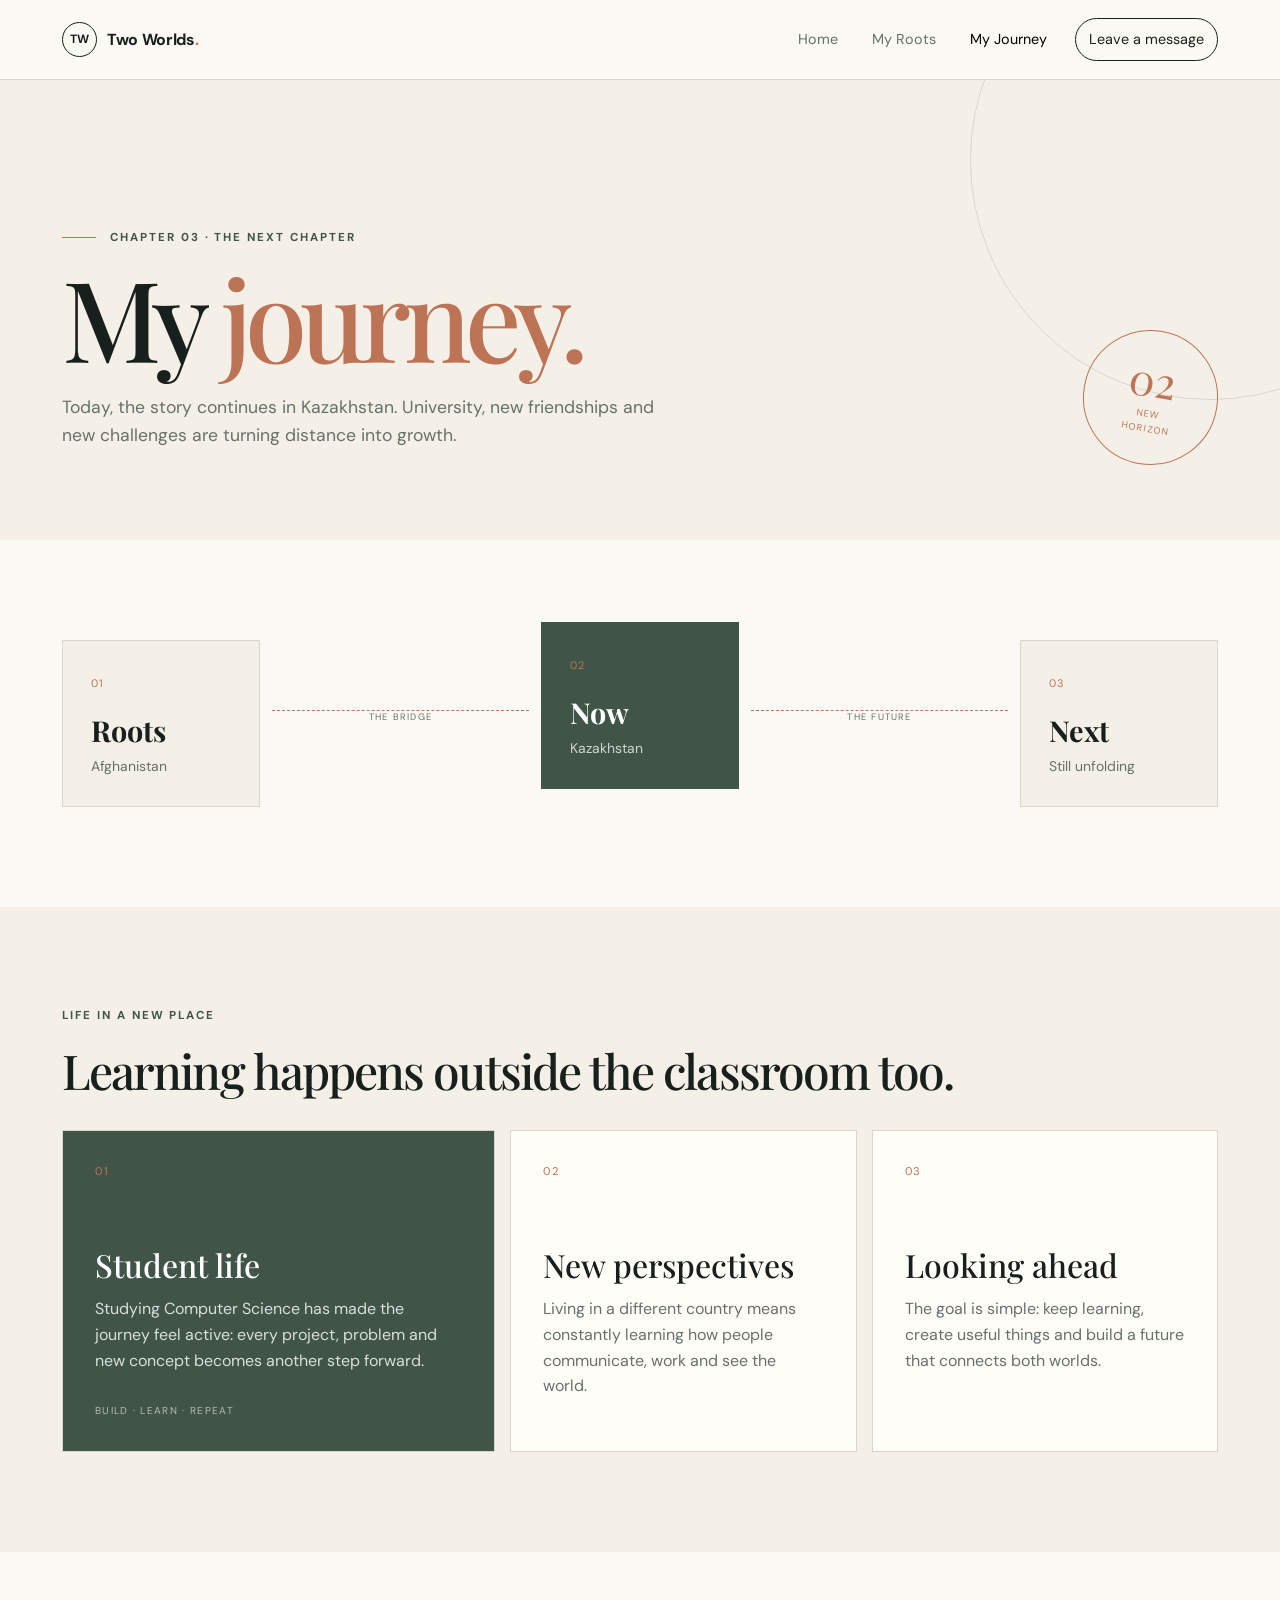
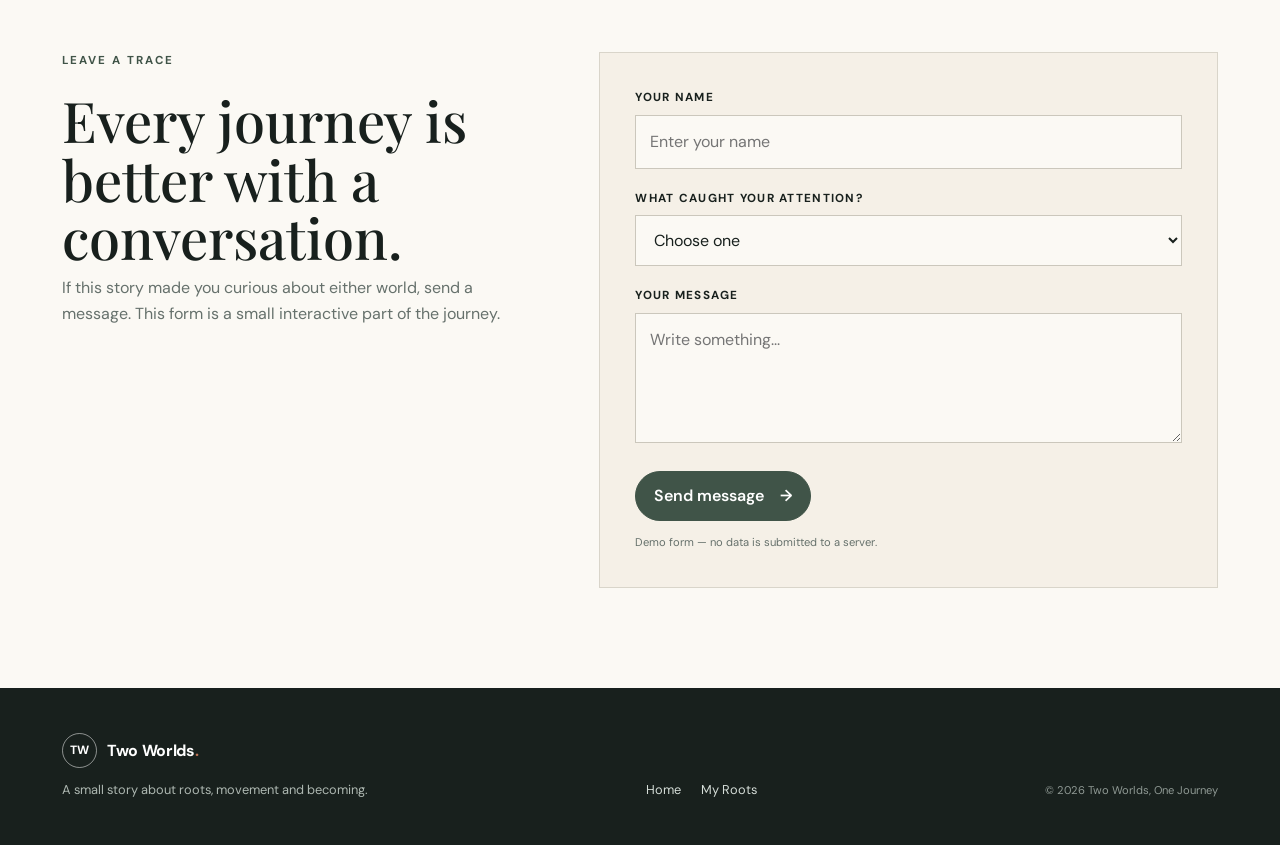
==== journey.html @ 0f05c7d1 "complete midterm project" ====
<!DOCTYPE html>
<html lang="en">
<head>
  <meta charset="UTF-8">
  <meta name="viewport" content="width=device-width, initial-scale=1.0">
  <meta name="description" content="The next chapter of Two Worlds, One Journey.">
  <title>Two Worlds, One Journey | My Journey</title>
  <link rel="preconnect" href="https://fonts.googleapis.com">
  <link rel="preconnect" href="https://fonts.gstatic.com" crossorigin>
  <link href="https://fonts.googleapis.com/css2?family=DM+Sans:wght@400;500;600;700&family=Playfair+Display:wght@600;700&display=swap" rel="stylesheet">
  <link href="https://cdn.jsdelivr.net/npm/bootstrap@5.3.3/dist/css/bootstrap.min.css" rel="stylesheet">
  <link rel="stylesheet" href="css/style.css">
</head>
<body>
<header class="site-header">
  <nav class="navbar navbar-expand-lg">
    <div class="container">
      <a class="brand" href="index.html"><span class="brand-mark">TW</span><span>Two Worlds<span class="brand-dot">.</span></span></a>
      <button class="navbar-toggler" type="button" data-bs-toggle="collapse" data-bs-target="#mainNav" aria-controls="mainNav" aria-expanded="false" aria-label="Toggle navigation"><span class="navbar-toggler-icon"></span></button>
      <div class="collapse navbar-collapse" id="mainNav">
        <ul class="navbar-nav ms-auto align-items-lg-center gap-lg-2">
          <li class="nav-item"><a class="nav-link" href="index.html">Home</a></li>
          <li class="nav-item"><a class="nav-link" href="roots.html">My Roots</a></li>
          <li class="nav-item"><a class="nav-link active" href="journey.html">My Journey</a></li>
          <li class="nav-item"><a class="nav-link nav-cta" href="#message">Leave a message</a></li>
        </ul>
      </div>
    </div>
  </nav>
</header>

<main>
  <section class="page-hero journey-hero">
    <div class="container">
      <div class="page-hero-inner">
        <div>
          <p class="eyebrow"><span class="eyebrow-line"></span> Chapter 03 · The next chapter</p>
          <h1>My <em>journey.</em></h1>
          <p>Today, the story continues in Kazakhstan. University, new friendships and new challenges are turning distance into growth.</p>
        </div>
        <div class="chapter-stamp stamp-kz"><span>02</span><small>NEW<br>HORIZON</small></div>
      </div>
    </div>
  </section>

  <section class="section-pad">
    <div class="container">
      <div class="journey-map">
        <div class="map-node node-start"><span>01</span><strong>Roots</strong><small>Afghanistan</small></div>
        <div class="map-connector"><i></i><span>THE BRIDGE</span></div>
        <div class="map-node node-now"><span>02</span><strong>Now</strong><small>Kazakhstan</small></div>
        <div class="map-connector"><i></i><span>THE FUTURE</span></div>
        <div class="map-node node-next"><span>03</span><strong>Next</strong><small>Still unfolding</small></div>
      </div>
    </div>
  </section>

  <section class="life-section section-pad">
    <div class="container">
      <div class="section-heading compact-heading">
        <p class="eyebrow">Life in a new place</p>
        <h2>Learning happens outside the classroom too.</h2>
      </div>
      <div class="life-grid">
        <article class="life-card life-main"><div class="life-number">01</div><h3>Student life</h3><p>Studying Computer Science has made the journey feel active: every project, problem and new concept becomes another step forward.</p><div class="life-tag">BUILD · LEARN · REPEAT</div></article>
        <article class="life-card"><div class="life-number">02</div><h3>New perspectives</h3><p>Living in a different country means constantly learning how people communicate, work and see the world.</p></article>
        <article class="life-card"><div class="life-number">03</div><h3>Looking ahead</h3><p>The goal is simple: keep learning, create useful things and build a future that connects both worlds.</p></article>
      </div>
    </div>
  </section>

  <section class="message-section section-pad" id="message">
    <div class="container">
      <div class="message-grid">
        <div class="message-copy">
          <p class="eyebrow">Leave a trace</p>
          <h2>Every journey is better with a conversation.</h2>
          <p>If this story made you curious about either world, send a message. This form is a small interactive part of the journey.</p>
        </div>
        <form class="message-form" action="#" method="post">
          <div class="form-row">
            <label for="name">Your name</label>
            <input id="name" name="name" type="text" placeholder="Enter your name" required>
          </div>
          <div class="form-row">
            <label for="topic">What caught your attention?</label>
            <select id="topic" name="topic" required>
              <option value="" selected disabled>Choose one</option>
              <option>Afghan culture</option>
              <option>Bamyan</option>
              <option>Student life</option>
              <option>The journey itself</option>
            </select>
          </div>
          <div class="form-row">
            <label for="message-text">Your message</label>
            <textarea id="message-text" name="message" rows="4" placeholder="Write something..." required></textarea>
          </div>
          <button class="btn btn-primary-custom" type="submit">Send message <span>→</span></button>
          <p class="form-note">Demo form — no data is submitted to a server.</p>
        </form>
      </div>
    </div>
  </section>
</main>

<footer class="site-footer">
  <div class="container footer-inner">
    <div><a class="brand footer-brand" href="index.html"><span class="brand-mark">TW</span><span>Two Worlds<span class="brand-dot">.</span></span></a><p>A small story about roots, movement and becoming.</p></div>
    <div class="footer-links"><a href="index.html">Home</a><a href="roots.html">My Roots</a></div>
    <small>© 2026 Two Worlds, One Journey</small>
  </div>
</footer>
</body>
</html>
---- css/style.css ----
@import url('https://fonts.googleapis.com/css2?family=DM+Sans:wght@400;500;600;700&family=Playfair+Display:wght@600;700&display=swap');

:root {
  --ink: #18201d;
  --muted: #66716c;
  --cream: #f5f0e7;
  --paper: #fbf9f4;
  --sage: #718476;
  --sage-dark: #405448;
  --clay: #bd7355;
  --gold: #c59d58;
  --line: #d9d5ca;
  --white: #fffdf8;
}

* { box-sizing: border-box; }
html { scroll-behavior: smooth; }
body {
  margin: 0;
  background: var(--paper);
  color: var(--ink);
  font-family: "DM Sans", sans-serif;
  line-height: 1.6;
  overflow-x: hidden;
}
a { color: inherit; text-decoration: none; }
h1,h2,h3,p { margin-top: 0; }
h1,h2,h3 { font-family: "Playfair Display", serif; }
.container { max-width: 1180px; }

.site-header {
  background: rgba(251,249,244,.94);
  border-bottom: 1px solid var(--line);
  position: relative;
  z-index: 20;
}
.navbar { padding: 18px 0; }
.brand { display: inline-flex; align-items: center; gap: 10px; font-weight: 700; letter-spacing: -.02em; }
.brand-mark {
  width: 35px; height: 35px; display: grid; place-items: center;
  border: 1px solid var(--ink); border-radius: 50%; font-size: .75rem;
}
.brand-dot { color: var(--clay); }
.nav-link { color: var(--muted); font-size: .9rem; padding: 9px 13px !important; }
.nav-link:hover,.nav-link.active { color: var(--ink); }
.nav-cta { border: 1px solid var(--ink); border-radius: 99px; margin-left: 7px; color: var(--ink); }
.navbar-toggler { border: 1px solid var(--line); }
.navbar-toggler:focus { box-shadow: none; }

.hero { min-height: 710px; display: flex; align-items: center; position: relative; background: var(--cream); }
.home-hero { overflow: hidden; }
.hero-grid { display: grid; grid-template-columns: 1fr 1fr; align-items: center; gap: 30px; min-height: 650px; }
.eyebrow { color: var(--sage-dark); text-transform: uppercase; letter-spacing: .17em; font-size: .72rem; font-weight: 700; margin-bottom: 20px; }
.eyebrow-line { display: inline-block; width: 34px; height: 1px; background: var(--clay); vertical-align: middle; margin-right: 9px; }
.hero h1 { font-size: clamp(4rem, 8vw, 7.5rem); line-height: .92; letter-spacing: -.055em; margin-bottom: 28px; }
.hero h1 em, .page-hero h1 em { color: var(--clay); font-style: normal; }
.hero-lead { color: var(--muted); max-width: 510px; font-size: 1.08rem; }
.hero-actions { display: flex; align-items: center; gap: 25px; margin-top: 34px; }
.btn-primary-custom {
  background: var(--sage-dark); border: 1px solid var(--sage-dark); color: white;
  padding: 12px 18px; border-radius: 99px; font-weight: 600;
}
.btn-primary-custom:hover { background: var(--ink); color: white; border-color: var(--ink); transform: translateY(-2px); }
.btn-primary-custom span { margin-left: 12px; }
.text-link { border-bottom: 1px solid var(--ink); padding-bottom: 3px; font-weight: 600; font-size: .9rem; }

.hero-visual { min-height: 530px; position: relative; }
.orbit { position: absolute; border: 1px solid rgba(64,84,72,.18); border-radius: 50%; }
.orbit-one { width: 500px; height: 500px; top: 15px; left: 40px; }
.orbit-two { width: 360px; height: 360px; top: 85px; left: 110px; }
.world-card {
  position: absolute; width: 235px; padding: 23px; background: var(--white);
  border: 1px solid var(--line); box-shadow: 0 20px 50px rgba(31,38,34,.09);
}
.world-af { left: 0; top: 110px; transform: rotate(-4deg); }
.world-kz { right: 5px; bottom: 80px; transform: rotate(4deg); background: var(--sage-dark); color: white; border-color: var(--sage-dark); }
.world-number { font-size: .68rem; letter-spacing: .15em; display: block; margin-bottom: 45px; opacity: .65; }
.world-label { font-size: .62rem; letter-spacing: .14em; display: block; opacity: .65; }
.world-card strong { font-family: "Playfair Display"; font-size: 1.7rem; display: block; margin: 4px 0; }
.world-card small { opacity: .7; font-size: .72rem; }
.journey-pin { width: 12px; height: 12px; background: var(--clay); border: 3px solid var(--cream); border-radius: 50%; position: absolute; z-index: 3; box-shadow: 0 0 0 1px var(--clay); }
.pin-a { top: 190px; left: 248px; }
.pin-b { bottom: 174px; right: 225px; background: var(--gold); }
.journey-path { position: absolute; width: 300px; height: 170px; top: 205px; left: 240px; border-top: 2px dashed var(--clay); border-radius: 50%; transform: rotate(18deg); }
.journey-path span { width: 9px; height: 9px; border-radius: 50%; background: var(--gold); position: absolute; right: 3px; top: -5px; }

.section-pad { padding: 100px 0; }
.intro-section { background: var(--paper); }
.section-heading { margin-bottom: 45px; }
.section-heading h2 { font-size: clamp(2.4rem, 5vw, 4.4rem); line-height: 1.03; letter-spacing: -.04em; }
.large-copy { font-size: 1.3rem; line-height: 1.6; max-width: 720px; color: var(--muted); }
.quote-card { background: var(--cream); padding: 34px; border-left: 3px solid var(--clay); }
.quote-mark { font-family: "Playfair Display"; font-size: 4rem; line-height: .5; color: var(--clay); }
.quote-card p { margin: 15px 0 0; font-family: "Playfair Display"; font-size: 1.25rem; }

.route-section { background: var(--sage-dark); color: white; }
.route-section .eyebrow { color: #d8e1db; }
.route-header { display: flex; justify-content: space-between; align-items: end; margin-bottom: 40px; }
.route-header h2 { font-size: 3.2rem; margin: 0; }
.route-counter { opacity: .55; font-size: .8rem; letter-spacing: .14em; }
.chapter-grid { display: grid; grid-template-columns: repeat(3,1fr); gap: 1px; background: rgba(255,255,255,.2); }
.chapter-card { min-height: 310px; padding: 28px; background: var(--sage-dark); display: flex; flex-direction: column; justify-content: space-between; transition: .25s ease; }
.chapter-card:hover { background: #51675a; transform: translateY(-7px); }
.chapter-card > span { font-size: .75rem; opacity: .5; }
.chapter-card div { align-self: stretch; }
.chapter-card small { font-size: .65rem; letter-spacing: .15em; opacity: .65; }
.chapter-card h3 { font-size: 2rem; margin: 8px 0; }
.chapter-card p { opacity: .72; max-width: 230px; font-size: .9rem; }
.chapter-card b { font-size: 1.4rem; align-self: flex-end; }
.chapter-roots { background: #4c6255; }
.chapter-bridge { background: #405448; }
.chapter-future { background: #35473d; }

.page-hero { min-height: 460px; display: flex; align-items: end; background: var(--cream); padding: 75px 0; position: relative; overflow: hidden; }
.page-hero:after { content: ""; position: absolute; width: 480px; height: 480px; border: 1px solid rgba(64,84,72,.16); border-radius: 50%; right: -170px; top: -160px; }
.page-hero-inner { display: flex; justify-content: space-between; align-items: end; width: 100%; position: relative; z-index: 1; }
.page-hero h1 { font-size: clamp(4rem, 9vw, 7rem); line-height: .9; letter-spacing: -.06em; margin-bottom: 25px; }
.page-hero p:not(.eyebrow) { max-width: 600px; color: var(--muted); font-size: 1.1rem; }
.chapter-stamp { width: 135px; height: 135px; border: 1px solid var(--sage-dark); border-radius: 50%; display: grid; place-content: center; text-align: center; transform: rotate(10deg); flex-shrink: 0; }
.chapter-stamp span { font-family: "Playfair Display"; font-size: 2.7rem; line-height: 1; }
.chapter-stamp small { letter-spacing: .12em; font-size: .58rem; margin-top: 6px; }
.stamp-kz { border-color: var(--clay); color: var(--clay); }

.sticky-note { background: var(--sage-dark); color: white; padding: 42px; min-height: 390px; position: sticky; top: 30px; }
.note-label { text-transform: uppercase; letter-spacing: .16em; font-size: .65rem; opacity: .65; }
.sticky-note h2 { font-size: 4rem; margin: 25px 0 12px; }
.sticky-note p { color: #d5ded8; max-width: 370px; }
.mini-route { display: flex; align-items: center; gap: 0; margin-top: 50px; }
.mini-route span { width: 11px; height: 11px; border-radius: 50%; background: var(--gold); }
.mini-route span:not(:last-child) { width: 70px; height: 1px; border-radius: 0; background: rgba(255,255,255,.4); }

.photo-grid { display: grid; grid-template-columns: 1.1fr .9fr; grid-template-rows: 230px 230px; gap: 14px; }
.photo-tile { padding: 22px; display: flex; flex-direction: column; justify-content: end; color: white; position: relative; overflow: hidden; }
.photo-tile:before { content: ""; position: absolute; inset: 0; opacity: .28; background: repeating-linear-gradient(135deg, transparent 0 18px, rgba(255,255,255,.2) 19px 20px); }
.photo-tile > * { position: relative; }
.photo-tile span { font-size: .62rem; letter-spacing: .15em; opacity: .75; }
.photo-tile strong { font-family: "Playfair Display"; font-size: 1.6rem; }
.tile-mountain { background: linear-gradient(135deg,#687f72,#263c34); grid-row: span 2; }
.tile-culture { background: linear-gradient(135deg,#b8765c,#724638); }
.tile-art { background: linear-gradient(135deg,#bca05f,#66542c); }
.tile-memory { background: linear-gradient(135deg,#77868b,#3d4b4f); }

.culture-section { background: var(--cream); }
.compact-heading { margin-bottom: 35px; }
.compact-heading h2 { font-size: 3rem; }
.culture-grid { display: grid; grid-template-columns: repeat(3,1fr); gap: 18px; }
.culture-card { background: var(--white); border: 1px solid var(--line); padding: 30px; min-height: 300px; position: relative; }
.culture-card > span { font-size: .7rem; color: var(--clay); }
.culture-icon { font-size: 2rem; color: var(--sage); margin: 35px 0 10px; }
.culture-card h3 { font-size: 1.8rem; }
.culture-card p { color: var(--muted); font-size: .9rem; }

.custom-table-wrap { border: 1px solid var(--line); background: white; }
.custom-table { margin: 0; --bs-table-bg: transparent; }
.custom-table th { background: var(--sage-dark); color: white; border: 0; padding: 17px 20px; font-size: .75rem; text-transform: uppercase; letter-spacing: .12em; }
.custom-table td { padding: 19px 20px; border-color: var(--line); color: var(--muted); }
.custom-table td:first-child { color: var(--ink); }

.journey-map { display: grid; grid-template-columns: 1fr 1.3fr 1fr 1.3fr 1fr; align-items: center; gap: 12px; }
.map-node { background: var(--cream); padding: 28px; min-height: 150px; border: 1px solid var(--line); }
.map-node span { font-size: .68rem; color: var(--clay); letter-spacing: .1em; }
.map-node strong { display: block; font-family: "Playfair Display"; font-size: 1.8rem; margin-top: 12px; }
.map-node small { color: var(--muted); }
.node-now { background: var(--sage-dark); color: white; border-color: var(--sage-dark); transform: translateY(-18px); }
.node-now small { color: #ccd6d0; }
.map-connector { text-align: center; color: var(--muted); }
.map-connector i { display: block; border-top: 1px dashed var(--clay); }
.map-connector span { font-size: .58rem; letter-spacing: .13em; position: relative; top: -9px; background: var(--paper); padding: 0 5px; }

.life-section { background: var(--cream); }
.life-grid { display: grid; grid-template-columns: 1.25fr 1fr 1fr; gap: 15px; }
.life-card { padding: 32px; background: var(--white); border: 1px solid var(--line); min-height: 310px; }
.life-main { background: var(--sage-dark); color: white; }
.life-number { font-size: .7rem; letter-spacing: .15em; color: var(--clay); }
.life-card h3 { font-size: 2rem; margin: 65px 0 12px; }
.life-card p { color: var(--muted); }
.life-main p { color: #d7e0db; }
.life-tag { margin-top: 30px; font-size: .63rem; letter-spacing: .13em; opacity: .6; }

.message-section { background: var(--paper); }
.message-grid { display: grid; grid-template-columns: .85fr 1.15fr; gap: 80px; align-items: start; }
.message-copy h2 { font-size: 3.5rem; line-height: 1.05; }
.message-copy > p:last-child { color: var(--muted); max-width: 450px; }
.message-form { background: var(--cream); padding: 35px; border: 1px solid var(--line); }
.form-row { margin-bottom: 20px; }
.form-row label { display: block; font-size: .73rem; font-weight: 700; text-transform: uppercase; letter-spacing: .11em; margin-bottom: 8px; }
.form-row input,.form-row select,.form-row textarea { width: 100%; border: 1px solid #cbc7bc; background: var(--paper); padding: 13px 14px; outline: none; font: inherit; color: var(--ink); }
.form-row input:focus,.form-row select:focus,.form-row textarea:focus { border-color: var(--sage-dark); box-shadow: 0 0 0 3px rgba(64,84,72,.08); }
.form-note { color: var(--muted); font-size: .7rem; margin: 13px 0 0; }

.site-footer { background: var(--ink); color: white; padding: 45px 0; }
.footer-inner { display: grid; grid-template-columns: 1.5fr 1fr auto; gap: 30px; align-items: end; }
.footer-brand { color: white; }
.footer-brand .brand-mark { border-color: rgba(255,255,255,.5); }
.site-footer p { color: #aeb8b2; font-size: .8rem; margin: 12px 0 0; }
.footer-links { display: flex; gap: 20px; font-size: .8rem; color: #d5ddd8; }
.footer-links a:hover { color: white; }
.site-footer > .container > small, .footer-inner > small { color: #8f9994; font-size: .7rem; }

@media (max-width: 991.98px) {
  .nav-cta { display: inline-block; margin: 8px 0 0; }
  .hero-grid { grid-template-columns: 1fr; padding: 65px 0; }
  .hero { min-height: auto; }
  .hero-visual { min-height: 480px; }
  .orbit-one { left: 50%; transform: translateX(-50%); }
  .orbit-two { left: 50%; transform: translateX(-50%); }
  .world-af { left: 10%; }
  .world-kz { right: 8%; }
  .journey-path { left: 50%; transform: translateX(-50%) rotate(18deg); }
  .pin-a { left: calc(50% - 130px); }
  .pin-b { right: calc(50% - 130px); }
  .chapter-grid { grid-template-columns: 1fr; }
  .chapter-card { min-height: 220px; }
  .message-grid { grid-template-columns: 1fr; gap: 40px; }
  .footer-inner { grid-template-columns: 1fr 1fr; }
  .footer-inner > small { grid-column: 1 / -1; }
  .journey-map { grid-template-columns: 1fr; gap: 15px; }
  .map-connector i { border-top: 0; border-left: 1px dashed var(--clay); height: 30px; margin-left: 50%; }
  .map-connector span { display: block; top: -1px; background: transparent; }
  .node-now { transform: none; }
}

@media (max-width: 767.98px) {
  .navbar { padding: 14px 0; }
  .hero h1 { font-size: clamp(3.5rem, 17vw, 5rem); }
  .hero-grid { min-height: auto; }
  .hero-visual { transform: scale(.82); transform-origin: top center; min-height: 410px; margin-bottom: -45px; }
  .section-pad { padding: 70px 0; }
  .route-header { align-items: start; gap: 20px; }
  .route-header h2 { font-size: 2.4rem; }
  .page-hero { min-height: 390px; padding: 55px 0; }
  .page-hero-inner { align-items: start; gap: 25px; }
  .page-hero h1 { font-size: 4.2rem; }
  .chapter-stamp { width: 95px; height: 95px; }
  .chapter-stamp span { font-size: 2rem; }
  .photo-grid { grid-template-columns: 1fr 1fr; grid-template-rows: 180px 180px; }
  .sticky-note { position: static; min-height: auto; }
  .culture-grid,.life-grid { grid-template-columns: 1fr; }
  .life-card { min-height: 240px; }
  .life-card h3 { margin-top: 35px; }
  .message-copy h2 { font-size: 2.7rem; }
  .footer-inner { grid-template-columns: 1fr; }
  .footer-inner > small { grid-column: auto; }
  .footer-links { margin-top: 10px; }
}

@media (max-width: 575.98px) {
  .hero-actions { flex-direction: column; align-items: flex-start; }
  .hero-visual { transform: scale(.68); min-height: 340px; margin-bottom: -80px; width: 145%; margin-left: -22%; }
  .world-card { width: 215px; }
  .page-hero-inner { flex-direction: column; }
  .page-hero h1 { font-size: 3.5rem; }
  .photo-grid { grid-template-columns: 1fr; grid-template-rows: 220px 160px 160px 160px; }
  .tile-mountain { grid-row: auto; }
  .compact-heading h2 { font-size: 2.5rem; }
  .custom-table { min-width: 650px; }
  .message-form { padding: 22px; }
}
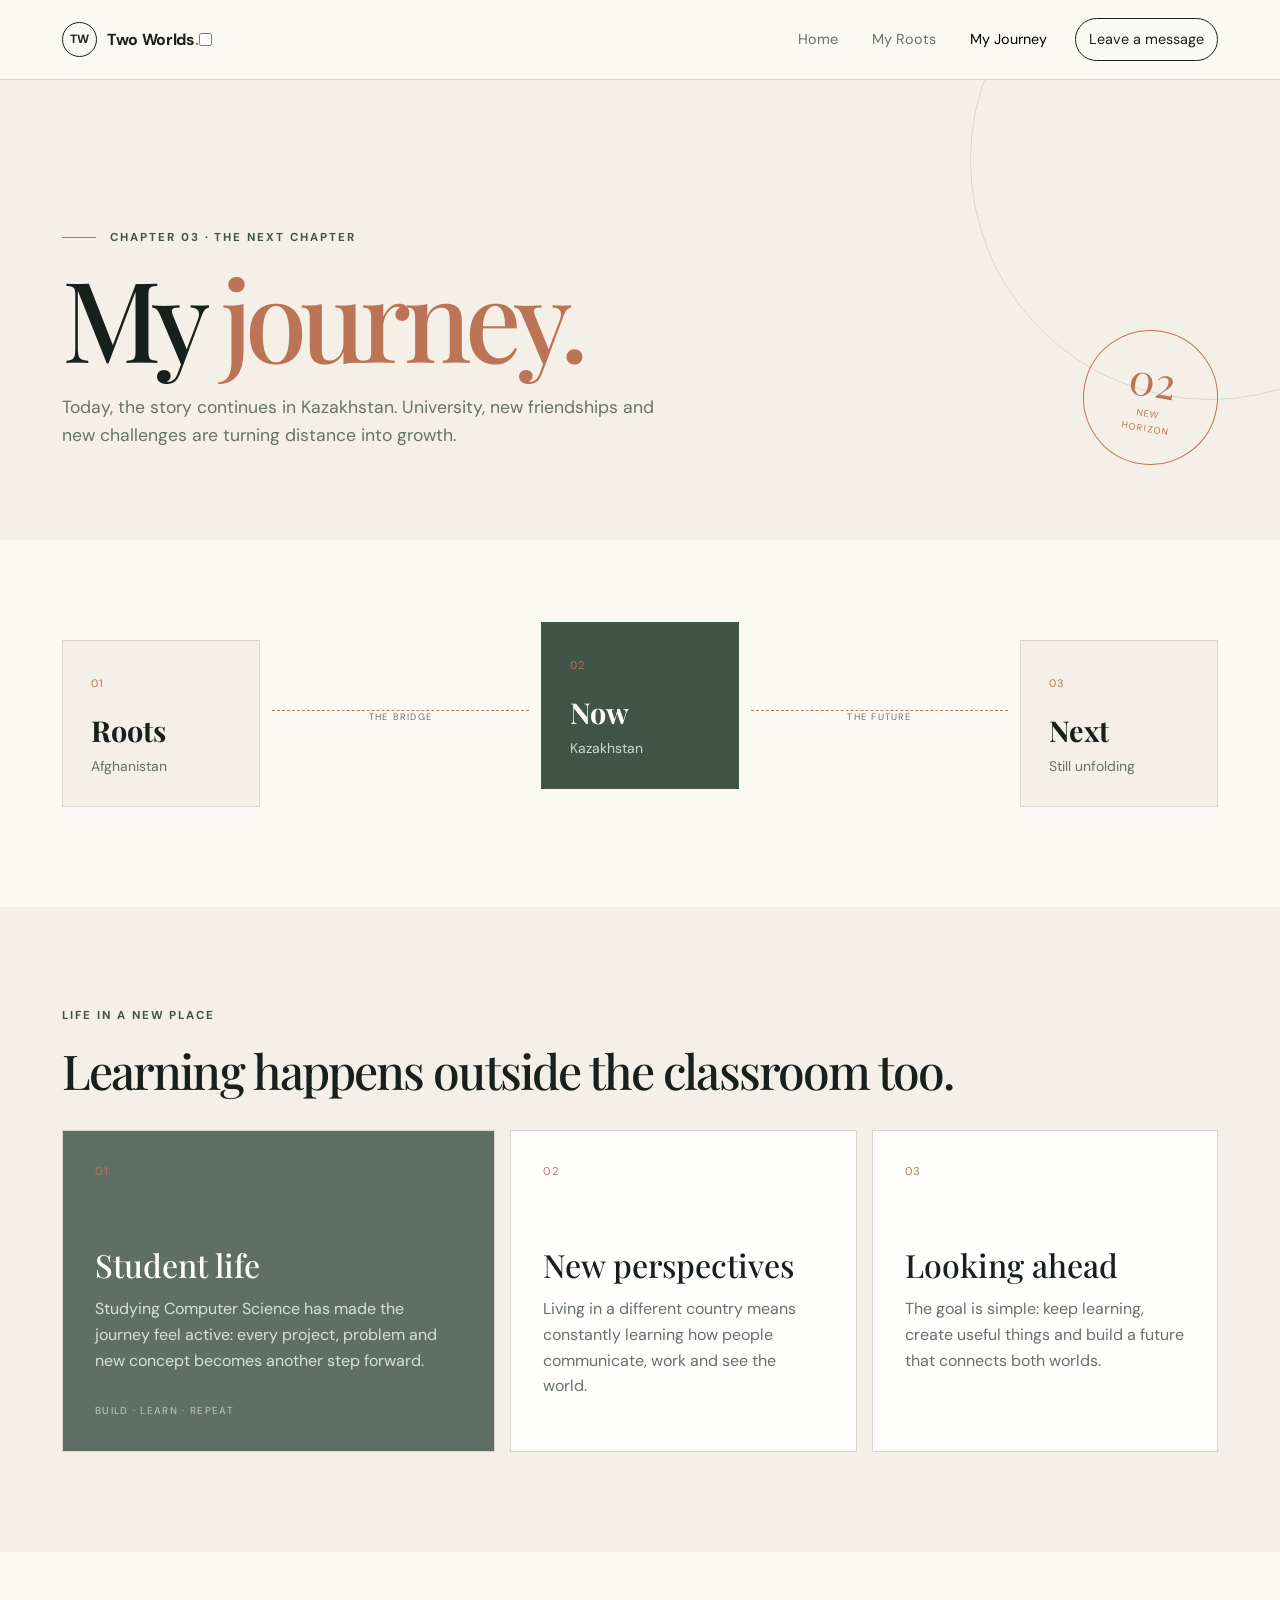
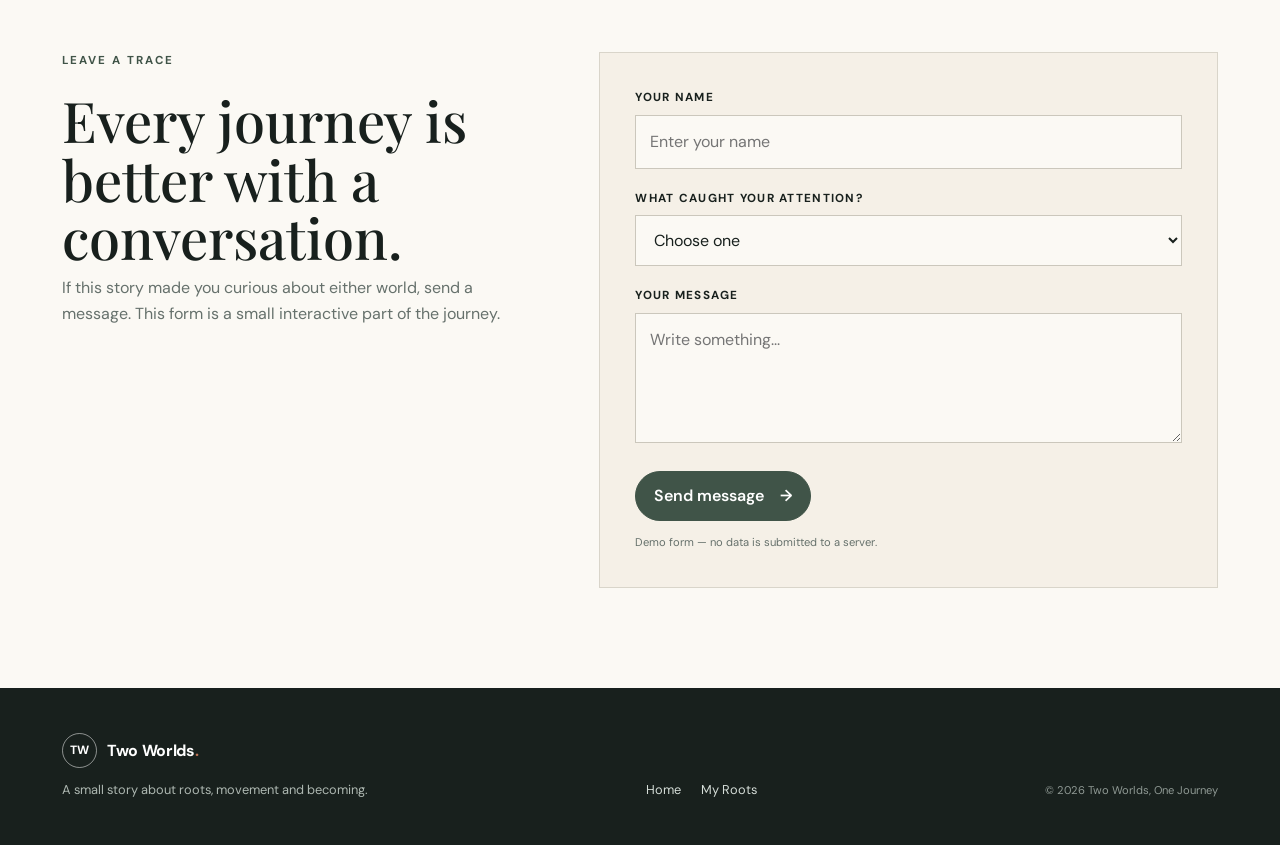
==== commit 4b267e22: "photos are added" ====
--- a/journey.html
+++ b/journey.html
@@ -3,113 +3,335 @@
 <head>
   <meta charset="UTF-8">
   <meta name="viewport" content="width=device-width, initial-scale=1.0">
+
   <meta name="description" content="The next chapter of Two Worlds, One Journey.">
+
   <title>Two Worlds, One Journey | My Journey</title>
+
   <link rel="preconnect" href="https://fonts.googleapis.com">
   <link rel="preconnect" href="https://fonts.gstatic.com" crossorigin>
+
   <link href="https://fonts.googleapis.com/css2?family=DM+Sans:wght@400;500;600;700&family=Playfair+Display:wght@600;700&display=swap" rel="stylesheet">
+
   <link href="https://cdn.jsdelivr.net/npm/bootstrap@5.3.3/dist/css/bootstrap.min.css" rel="stylesheet">
+
   <link rel="stylesheet" href="css/style.css">
 </head>
+
 <body>
+
 <header class="site-header">
+
   <nav class="navbar navbar-expand-lg">
-    <div class="container">
-      <a class="brand" href="index.html"><span class="brand-mark">TW</span><span>Two Worlds<span class="brand-dot">.</span></span></a>
-      <button class="navbar-toggler" type="button" data-bs-toggle="collapse" data-bs-target="#mainNav" aria-controls="mainNav" aria-expanded="false" aria-label="Toggle navigation"><span class="navbar-toggler-icon"></span></button>
-      <div class="collapse navbar-collapse" id="mainNav">
+
+    <div class="container">
+
+      <a class="brand" href="index.html">
+        <span class="brand-mark">TW</span>
+        <span>Two Worlds<span class="brand-dot">.</span></span>
+      </a>
+
+      <input class="nav-toggle" type="checkbox" id="nav-toggle">
+
+      <label class="nav-toggle-label" for="nav-toggle" aria-label="Open navigation">
+        <span></span>
+        <span></span>
+        <span></span>
+      </label>
+
+      <div class="navbar-collapse" id="mainNav">
+
         <ul class="navbar-nav ms-auto align-items-lg-center gap-lg-2">
-          <li class="nav-item"><a class="nav-link" href="index.html">Home</a></li>
-          <li class="nav-item"><a class="nav-link" href="roots.html">My Roots</a></li>
-          <li class="nav-item"><a class="nav-link active" href="journey.html">My Journey</a></li>
-          <li class="nav-item"><a class="nav-link nav-cta" href="#message">Leave a message</a></li>
+
+          <li class="nav-item">
+            <a class="nav-link" href="index.html">Home</a>
+          </li>
+
+          <li class="nav-item">
+            <a class="nav-link" href="roots.html">My Roots</a>
+          </li>
+
+          <li class="nav-item">
+            <a class="nav-link active" href="journey.html">My Journey</a>
+          </li>
+
+          <li class="nav-item">
+            <a class="nav-link nav-cta" href="#message">Leave a message</a>
+          </li>
+
         </ul>
-      </div>
-    </div>
+
+      </div>
+
+    </div>
+
   </nav>
+
 </header>
 
+
 <main>
+
   <section class="page-hero journey-hero">
-    <div class="container">
+
+    <div class="container">
+
       <div class="page-hero-inner">
+
         <div>
-          <p class="eyebrow"><span class="eyebrow-line"></span> Chapter 03 · The next chapter</p>
+
+          <p class="eyebrow">
+            <span class="eyebrow-line"></span>
+            Chapter 03 · The next chapter
+          </p>
+
           <h1>My <em>journey.</em></h1>
-          <p>Today, the story continues in Kazakhstan. University, new friendships and new challenges are turning distance into growth.</p>
-        </div>
-        <div class="chapter-stamp stamp-kz"><span>02</span><small>NEW<br>HORIZON</small></div>
-      </div>
-    </div>
+
+          <p>
+            Today, the story continues in Kazakhstan.
+            University, new friendships and new challenges are
+            turning distance into growth.
+          </p>
+
+        </div>
+
+        <div class="chapter-stamp stamp-kz">
+          <span>02</span>
+          <small>NEW<br>HORIZON</small>
+        </div>
+
+      </div>
+
+    </div>
+
   </section>
 
+
   <section class="section-pad">
-    <div class="container">
+
+    <div class="container">
+
       <div class="journey-map">
-        <div class="map-node node-start"><span>01</span><strong>Roots</strong><small>Afghanistan</small></div>
-        <div class="map-connector"><i></i><span>THE BRIDGE</span></div>
-        <div class="map-node node-now"><span>02</span><strong>Now</strong><small>Kazakhstan</small></div>
-        <div class="map-connector"><i></i><span>THE FUTURE</span></div>
-        <div class="map-node node-next"><span>03</span><strong>Next</strong><small>Still unfolding</small></div>
-      </div>
-    </div>
+
+        <div class="map-node node-start">
+          <span>01</span>
+          <strong>Roots</strong>
+          <small>Afghanistan</small>
+        </div>
+
+        <div class="map-connector">
+          <i></i>
+          <span>THE BRIDGE</span>
+        </div>
+
+        <div class="map-node node-now">
+          <span>02</span>
+          <strong>Now</strong>
+          <small>Kazakhstan</small>
+        </div>
+
+        <div class="map-connector">
+          <i></i>
+          <span>THE FUTURE</span>
+        </div>
+
+        <div class="map-node node-next">
+          <span>03</span>
+          <strong>Next</strong>
+          <small>Still unfolding</small>
+        </div>
+
+      </div>
+
+    </div>
+
   </section>
 
+
   <section class="life-section section-pad">
-    <div class="container">
+
+    <div class="container">
+
       <div class="section-heading compact-heading">
+
         <p class="eyebrow">Life in a new place</p>
+
         <h2>Learning happens outside the classroom too.</h2>
-      </div>
+
+      </div>
+
+
       <div class="life-grid">
-        <article class="life-card life-main"><div class="life-number">01</div><h3>Student life</h3><p>Studying Computer Science has made the journey feel active: every project, problem and new concept becomes another step forward.</p><div class="life-tag">BUILD · LEARN · REPEAT</div></article>
-        <article class="life-card"><div class="life-number">02</div><h3>New perspectives</h3><p>Living in a different country means constantly learning how people communicate, work and see the world.</p></article>
-        <article class="life-card"><div class="life-number">03</div><h3>Looking ahead</h3><p>The goal is simple: keep learning, create useful things and build a future that connects both worlds.</p></article>
-      </div>
-    </div>
+
+        <article class="life-card life-main">
+
+          <div class="life-number">01</div>
+
+          <h3>Student life</h3>
+
+          <p>
+            Studying Computer Science has made the journey feel active:
+            every project, problem and new concept becomes another step forward.
+          </p>
+
+          <div class="life-tag">
+            BUILD · LEARN · REPEAT
+          </div>
+
+        </article>
+
+
+        <article class="life-card">
+
+          <div class="life-number">02</div>
+
+          <h3>New perspectives</h3>
+
+          <p>
+            Living in a different country means constantly learning
+            how people communicate, work and see the world.
+          </p>
+
+        </article>
+
+
+        <article class="life-card">
+
+          <div class="life-number">03</div>
+
+          <h3>Looking ahead</h3>
+
+          <p>
+            The goal is simple: keep learning, create useful things
+            and build a future that connects both worlds.
+          </p>
+
+        </article>
+
+      </div>
+
+    </div>
+
   </section>
 
+
   <section class="message-section section-pad" id="message">
-    <div class="container">
+
+    <div class="container">
+
       <div class="message-grid">
+
         <div class="message-copy">
+
           <p class="eyebrow">Leave a trace</p>
+
           <h2>Every journey is better with a conversation.</h2>
-          <p>If this story made you curious about either world, send a message. This form is a small interactive part of the journey.</p>
-        </div>
+
+          <p>
+            If this story made you curious about either world,
+            send a message. This form is a small interactive part
+            of the journey.
+          </p>
+
+        </div>
+
+
         <form class="message-form" action="#" method="post">
+
           <div class="form-row">
+
             <label for="name">Your name</label>
-            <input id="name" name="name" type="text" placeholder="Enter your name" required>
+
+            <input
+              id="name"
+              name="name"
+              type="text"
+              placeholder="Enter your name"
+              required
+            >
+
           </div>
+
+
           <div class="form-row">
+
             <label for="topic">What caught your attention?</label>
+
             <select id="topic" name="topic" required>
-              <option value="" selected disabled>Choose one</option>
+
+              <option value="" selected disabled>
+                Choose one
+              </option>
+
               <option>Afghan culture</option>
               <option>Bamyan</option>
               <option>Student life</option>
               <option>The journey itself</option>
+
             </select>
+
           </div>
+
+
           <div class="form-row">
+
             <label for="message-text">Your message</label>
-            <textarea id="message-text" name="message" rows="4" placeholder="Write something..." required></textarea>
+
+            <textarea
+              id="message-text"
+              name="message"
+              rows="4"
+              placeholder="Write something..."
+              required
+            ></textarea>
+
           </div>
-          <button class="btn btn-primary-custom" type="submit">Send message <span>→</span></button>
-          <p class="form-note">Demo form — no data is submitted to a server.</p>
+
+
+          <button class="btn btn-primary-custom" type="submit">
+            Send message <span>→</span>
+          </button>
+
+          <p class="form-note">
+            Demo form — no data is submitted to a server.
+          </p>
+
         </form>
-      </div>
-    </div>
+
+      </div>
+
+    </div>
+
   </section>
+
 </main>
 
+
 <footer class="site-footer">
+
   <div class="container footer-inner">
-    <div><a class="brand footer-brand" href="index.html"><span class="brand-mark">TW</span><span>Two Worlds<span class="brand-dot">.</span></span></a><p>A small story about roots, movement and becoming.</p></div>
-    <div class="footer-links"><a href="index.html">Home</a><a href="roots.html">My Roots</a></div>
+
+    <div>
+
+      <a class="brand footer-brand" href="index.html">
+        <span class="brand-mark">TW</span>
+        <span>Two Worlds<span class="brand-dot">.</span></span>
+      </a>
+
+      <p>A small story about roots, movement and becoming.</p>
+
+    </div>
+
+    <div class="footer-links">
+      <a href="index.html">Home</a>
+      <a href="roots.html">My Roots</a>
+    </div>
+
     <small>© 2026 Two Worlds, One Journey</small>
+
   </div>
+
 </footer>
+
 </body>
-</html>
+</html>
--- a/css/style.css
+++ b/css/style.css
@@ -256,3 +256,127 @@
   .custom-table { min-width: 650px; }
   .message-form { padding: 22px; }
 }
+
+.photo-tile {
+  padding: 22px;
+  display: flex;
+  flex-direction: column;
+  justify-content: end;
+  color: white;
+  position: relative;
+  overflow: hidden;
+}
+
+.photo-tile:before {
+  content: "";
+  position: absolute;
+  inset: 0;
+  background: rgba(20,30,26,.34);
+}
+
+.photo-tile:after {
+  content: "";
+  position: absolute;
+  inset: 0;
+  opacity: .16;
+  background: repeating-linear-gradient(
+    135deg,
+    transparent 0 18px,
+    rgba(255,255,255,.2) 19px 20px
+  );
+}
+
+.photo-tile > * {
+  position: relative;
+}
+
+.photo-tile span {
+  font-size: .62rem;
+  letter-spacing: .15em;
+  opacity: .75;
+}
+
+.photo-tile strong {
+  font-family: "Playfair Display";
+  font-size: 1.6rem;
+}
+
+.tile-mountain {
+  background: url("https://images.unsplash.com/photo-1464822759023-fed622ff2c3b?auto=format&fit=crop&w=1200&q=85") center/cover;
+  grid-row: span 2;
+}
+
+.tile-culture {
+  background: url("https://images.unsplash.com/photo-1518005020951-eccb494ad742?auto=format&fit=crop&w=900&q=85") center/cover;
+}
+
+.tile-art {
+  background: url("https://images.unsplash.com/photo-1549490349-8643362247b5?auto=format&fit=crop&w=900&q=85") center/cover;
+}
+
+.tile-memory {
+  background: url("https://images.unsplash.com/photo-1500534623283-312aade485b7?auto=format&fit=crop&w=900&q=85") center/cover;
+}
+
+
+.culture-card:before {
+  content: "";
+  display: block;
+  height: 105px;
+  margin: -30px -30px 24px;
+  background-position: center;
+  background-size: cover;
+}
+
+.culture-card:nth-child(1):before {
+  background-image: url("https://images.unsplash.com/photo-1549490349-8643362247b5?auto=format&fit=crop&w=800&q=85");
+}
+
+.culture-card:nth-child(2):before {
+  background-image: url("https://images.unsplash.com/photo-1511632765486-a01980e01a18?auto=format&fit=crop&w=800&q=85");
+}
+
+.culture-card:nth-child(3):before {
+  background-image: url("https://images.unsplash.com/photo-1547592180-85f173990554?auto=format&fit=crop&w=800&q=85");
+}
+
+
+.life-card {
+  padding: 32px;
+  background: var(--white);
+  border: 1px solid var(--line);
+  min-height: 310px;
+  position: relative;
+  overflow: hidden;
+  background-size: cover;
+  background-position: center;
+}
+
+.life-card:before {
+  content: "";
+  position: absolute;
+  inset: 0;
+  background: rgba(255,255,255,.76);
+}
+
+.life-card > * {
+  position: relative;
+  z-index: 1;
+}
+
+.life-main {
+  background-image: url("https://images.unsplash.com/photo-1523240795612-9a054b0db644?auto=format&fit=crop&w=1000&q=85");
+  color: white;
+}
+
+.life-card:nth-child(2) {
+  background-image: url("https://images.unsplash.com/photo-1529156069898-49953e39b3ac?auto=format&fit=crop&w=900&q=85");
+}
+
+.life-card:nth-child(3) {
+  background-image: url("https://images.unsplash.com/photo-1517245386807-bb43f82c33c4?auto=format&fit=crop&w=900&q=85");
+}
+
+.life-main:before {
+  background: rgba(35,57,47,.72);
+}
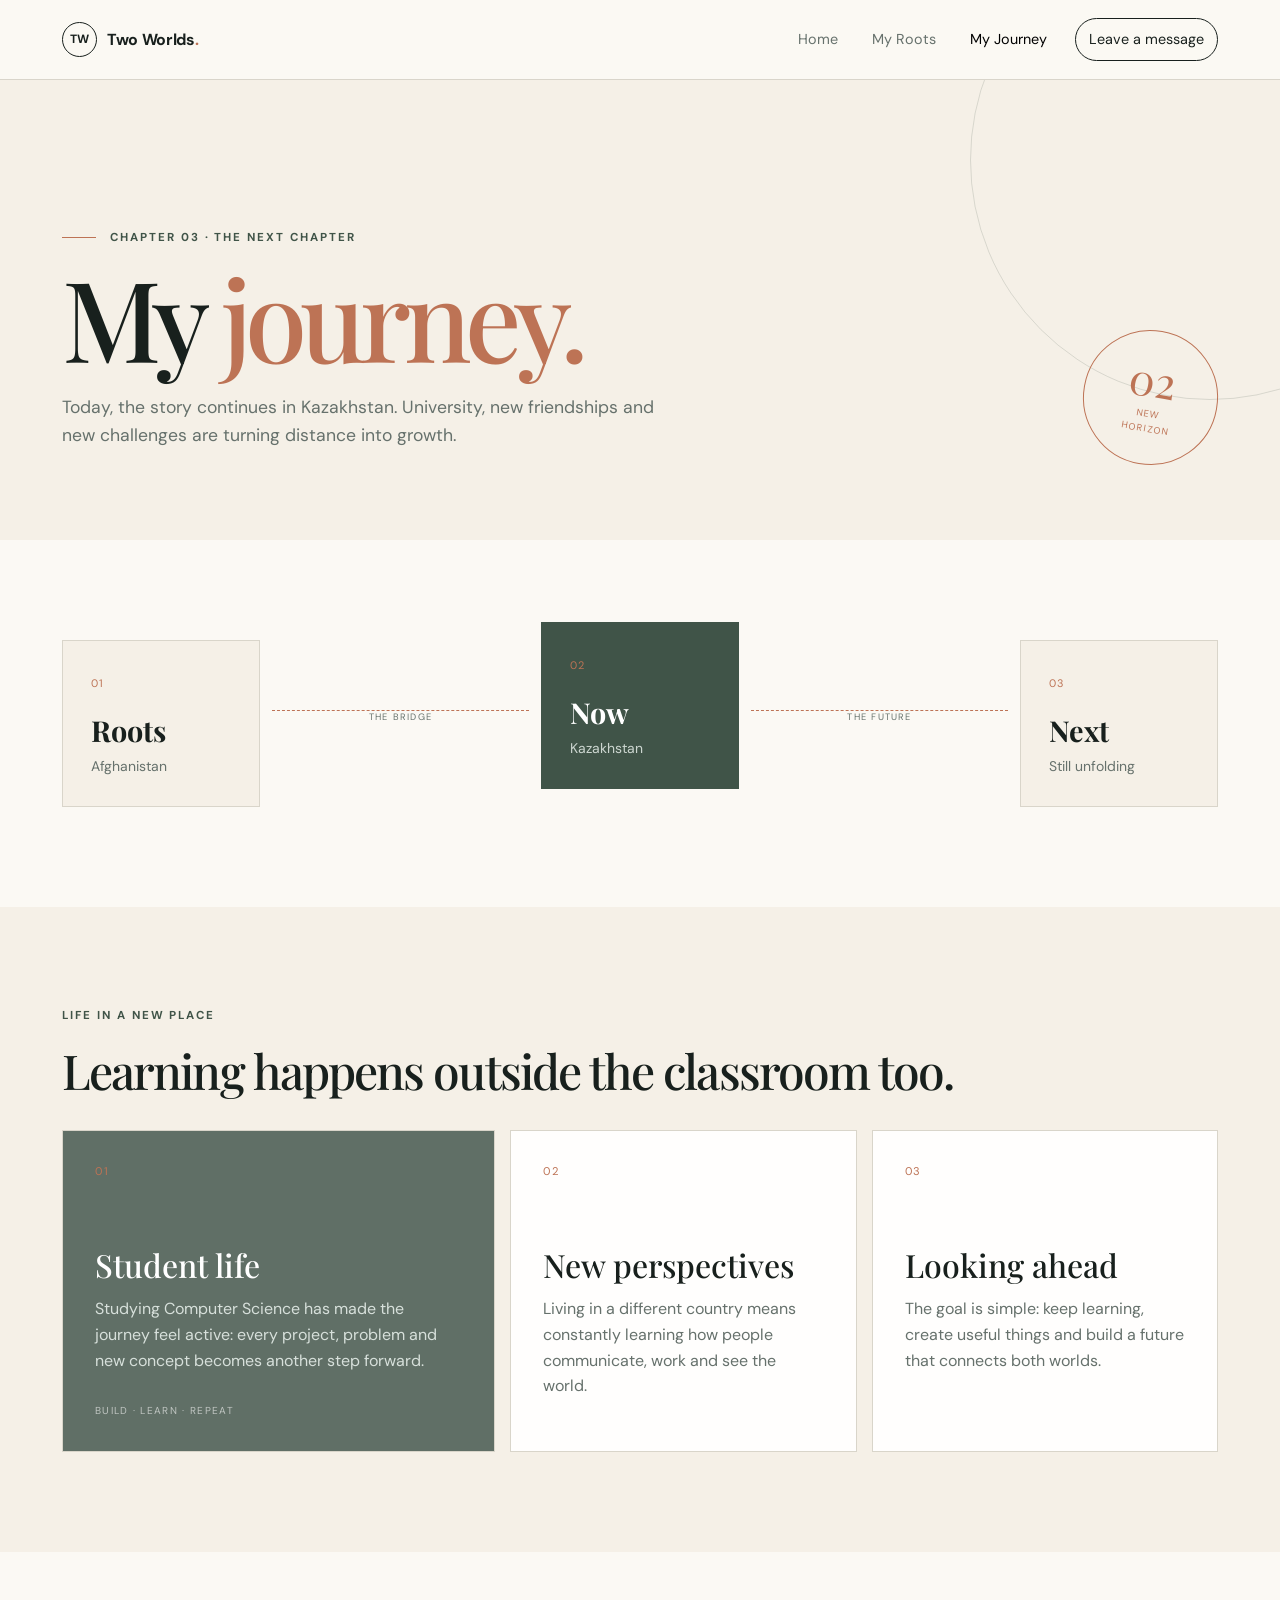
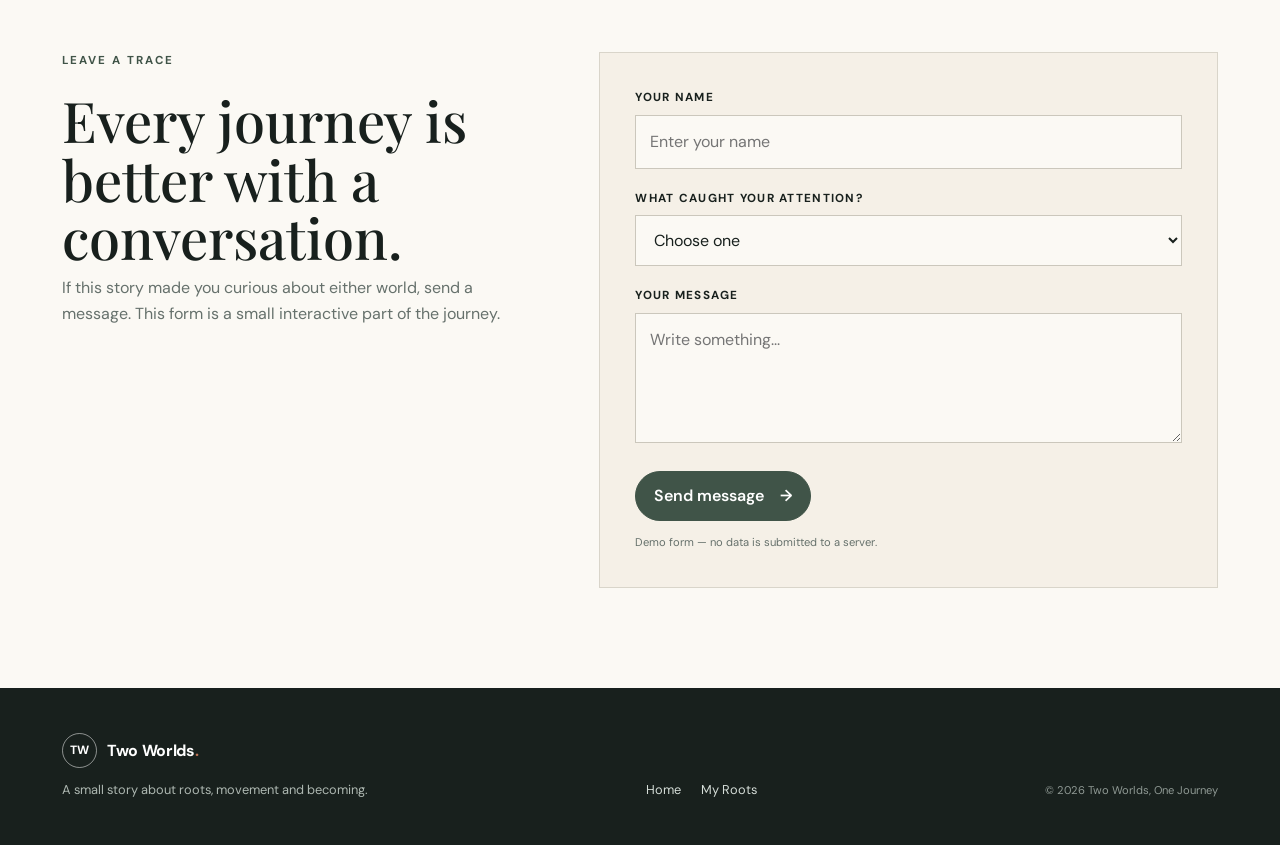
==== commit c719806d: "final update" ====
--- a/journey.html
+++ b/journey.html
@@ -1,7 +1,9 @@
 <!DOCTYPE html>
 <html lang="en">
 <head>
+
   <meta charset="UTF-8">
+
   <meta name="viewport" content="width=device-width, initial-scale=1.0">
 
   <meta name="description" content="The next chapter of Two Worlds, One Journey.">
@@ -9,6 +11,7 @@
   <title>Two Worlds, One Journey | My Journey</title>
 
   <link rel="preconnect" href="https://fonts.googleapis.com">
+
   <link rel="preconnect" href="https://fonts.gstatic.com" crossorigin>
 
   <link href="https://fonts.googleapis.com/css2?family=DM+Sans:wght@400;500;600;700&family=Playfair+Display:wght@600;700&display=swap" rel="stylesheet">
@@ -16,6 +19,7 @@
   <link href="https://cdn.jsdelivr.net/npm/bootstrap@5.3.3/dist/css/bootstrap.min.css" rel="stylesheet">
 
   <link rel="stylesheet" href="css/style.css">
+
 </head>
 
 <body>
@@ -27,36 +31,64 @@
     <div class="container">
 
       <a class="brand" href="index.html">
-        <span class="brand-mark">TW</span>
-        <span>Two Worlds<span class="brand-dot">.</span></span>
+
+        <span class="brand-mark">
+          TW
+        </span>
+
+        <span>
+          Two Worlds<span class="brand-dot">.</span>
+        </span>
+
       </a>
 
-      <input class="nav-toggle" type="checkbox" id="nav-toggle">
-
-      <label class="nav-toggle-label" for="nav-toggle" aria-label="Open navigation">
+
+      <input
+        class="nav-toggle"
+        type="checkbox"
+        id="nav-toggle"
+      >
+
+
+      <label
+        class="nav-toggle-label"
+        for="nav-toggle"
+        aria-label="Open navigation"
+      >
+
         <span></span>
         <span></span>
         <span></span>
+
       </label>
 
+
       <div class="navbar-collapse" id="mainNav">
 
         <ul class="navbar-nav ms-auto align-items-lg-center gap-lg-2">
 
           <li class="nav-item">
-            <a class="nav-link" href="index.html">Home</a>
+            <a class="nav-link" href="index.html">
+              Home
+            </a>
           </li>
 
           <li class="nav-item">
-            <a class="nav-link" href="roots.html">My Roots</a>
+            <a class="nav-link" href="roots.html">
+              My Roots
+            </a>
           </li>
 
           <li class="nav-item">
-            <a class="nav-link active" href="journey.html">My Journey</a>
+            <a class="nav-link active" href="journey.html">
+              My Journey
+            </a>
           </li>
 
           <li class="nav-item">
-            <a class="nav-link nav-cta" href="#message">Leave a message</a>
+            <a class="nav-link nav-cta" href="#message">
+              Leave a message
+            </a>
           </li>
 
         </ul>
@@ -81,23 +113,37 @@
         <div>
 
           <p class="eyebrow">
+
             <span class="eyebrow-line"></span>
+
             Chapter 03 · The next chapter
-          </p>
-
-          <h1>My <em>journey.</em></h1>
+
+          </p>
+
+
+          <h1>
+            My <em>journey.</em>
+          </h1>
+
 
           <p>
-            Today, the story continues in Kazakhstan.
-            University, new friendships and new challenges are
-            turning distance into growth.
-          </p>
-
-        </div>
+            Today, the story continues in Kazakhstan. University,
+            new friendships and new challenges are turning distance
+            into growth.
+          </p>
+
+        </div>
+
 
         <div class="chapter-stamp stamp-kz">
+
           <span>02</span>
-          <small>NEW<br>HORIZON</small>
+
+          <small>
+            NEW<br>
+            HORIZON
+          </small>
+
         </div>
 
       </div>
@@ -114,31 +160,69 @@
       <div class="journey-map">
 
         <div class="map-node node-start">
+
           <span>01</span>
-          <strong>Roots</strong>
-          <small>Afghanistan</small>
-        </div>
+
+          <strong>
+            Roots
+          </strong>
+
+          <small>
+            Afghanistan
+          </small>
+
+        </div>
+
 
         <div class="map-connector">
+
           <i></i>
-          <span>THE BRIDGE</span>
-        </div>
+
+          <span>
+            THE BRIDGE
+          </span>
+
+        </div>
+
 
         <div class="map-node node-now">
+
           <span>02</span>
-          <strong>Now</strong>
-          <small>Kazakhstan</small>
-        </div>
+
+          <strong>
+            Now
+          </strong>
+
+          <small>
+            Kazakhstan
+          </small>
+
+        </div>
+
 
         <div class="map-connector">
+
           <i></i>
-          <span>THE FUTURE</span>
-        </div>
+
+          <span>
+            THE FUTURE
+          </span>
+
+        </div>
+
 
         <div class="map-node node-next">
+
           <span>03</span>
-          <strong>Next</strong>
-          <small>Still unfolding</small>
+
+          <strong>
+            Next
+          </strong>
+
+          <small>
+            Still unfolding
+          </small>
+
         </div>
 
       </div>
@@ -154,9 +238,13 @@
 
       <div class="section-heading compact-heading">
 
-        <p class="eyebrow">Life in a new place</p>
-
-        <h2>Learning happens outside the classroom too.</h2>
+        <p class="eyebrow">
+          Life in a new place
+        </p>
+
+        <h2>
+          Learning happens outside the classroom too.
+        </h2>
 
       </div>
 
@@ -165,9 +253,13 @@
 
         <article class="life-card life-main">
 
-          <div class="life-number">01</div>
-
-          <h3>Student life</h3>
+          <div class="life-number">
+            01
+          </div>
+
+          <h3>
+            Student life
+          </h3>
 
           <p>
             Studying Computer Science has made the journey feel active:
@@ -183,9 +275,13 @@
 
         <article class="life-card">
 
-          <div class="life-number">02</div>
-
-          <h3>New perspectives</h3>
+          <div class="life-number">
+            02
+          </div>
+
+          <h3>
+            New perspectives
+          </h3>
 
           <p>
             Living in a different country means constantly learning
@@ -197,9 +293,13 @@
 
         <article class="life-card">
 
-          <div class="life-number">03</div>
-
-          <h3>Looking ahead</h3>
+          <div class="life-number">
+            03
+          </div>
+
+          <h3>
+            Looking ahead
+          </h3>
 
           <p>
             The goal is simple: keep learning, create useful things
@@ -223,9 +323,13 @@
 
         <div class="message-copy">
 
-          <p class="eyebrow">Leave a trace</p>
-
-          <h2>Every journey is better with a conversation.</h2>
+          <p class="eyebrow">
+            Leave a trace
+          </p>
+
+          <h2>
+            Every journey is better with a conversation.
+          </h2>
 
           <p>
             If this story made you curious about either world,
@@ -240,7 +344,9 @@
 
           <div class="form-row">
 
-            <label for="name">Your name</label>
+            <label for="name">
+              Your name
+            </label>
 
             <input
               id="name"
@@ -255,18 +361,35 @@
 
           <div class="form-row">
 
-            <label for="topic">What caught your attention?</label>
-
-            <select id="topic" name="topic" required>
+            <label for="topic">
+              What caught your attention?
+            </label>
+
+            <select
+              id="topic"
+              name="topic"
+              required
+            >
 
               <option value="" selected disabled>
                 Choose one
               </option>
 
-              <option>Afghan culture</option>
-              <option>Bamyan</option>
-              <option>Student life</option>
-              <option>The journey itself</option>
+              <option>
+                Afghan culture
+              </option>
+
+              <option>
+                Bamyan
+              </option>
+
+              <option>
+                Student life
+              </option>
+
+              <option>
+                The journey itself
+              </option>
 
             </select>
 
@@ -275,7 +398,9 @@
 
           <div class="form-row">
 
-            <label for="message-text">Your message</label>
+            <label for="message-text">
+              Your message
+            </label>
 
             <textarea
               id="message-text"
@@ -288,7 +413,10 @@
           </div>
 
 
-          <button class="btn btn-primary-custom" type="submit">
+          <button
+            class="btn btn-primary-custom"
+            type="submit"
+          >
             Send message <span>→</span>
           </button>
 
@@ -314,20 +442,40 @@
     <div>
 
       <a class="brand footer-brand" href="index.html">
-        <span class="brand-mark">TW</span>
-        <span>Two Worlds<span class="brand-dot">.</span></span>
+
+        <span class="brand-mark">
+          TW
+        </span>
+
+        <span>
+          Two Worlds<span class="brand-dot">.</span>
+        </span>
+
       </a>
 
-      <p>A small story about roots, movement and becoming.</p>
-
-    </div>
+      <p>
+        A small story about roots, movement and becoming.
+      </p>
+
+    </div>
+
 
     <div class="footer-links">
-      <a href="index.html">Home</a>
-      <a href="roots.html">My Roots</a>
-    </div>
-
-    <small>© 2026 Two Worlds, One Journey</small>
+
+      <a href="index.html">
+        Home
+      </a>
+
+      <a href="roots.html">
+        My Roots
+      </a>
+
+    </div>
+
+
+    <small>
+      © 2026 Two Worlds, One Journey
+    </small>
 
   </div>
 
--- a/css/style.css
+++ b/css/style.css
@@ -13,8 +13,14 @@
   --white: #fffdf8;
 }
 
-* { box-sizing: border-box; }
-html { scroll-behavior: smooth; }
+* {
+  box-sizing: border-box;
+}
+
+html {
+  scroll-behavior: smooth;
+}
+
 body {
   margin: 0;
   background: var(--paper);
@@ -23,238 +29,579 @@
   line-height: 1.6;
   overflow-x: hidden;
 }
-a { color: inherit; text-decoration: none; }
-h1,h2,h3,p { margin-top: 0; }
-h1,h2,h3 { font-family: "Playfair Display", serif; }
-.container { max-width: 1180px; }
+
+a {
+  color: inherit;
+  text-decoration: none;
+}
+
+h1,
+h2,
+h3,
+p {
+  margin-top: 0;
+}
+
+h1,
+h2,
+h3 {
+  font-family: "Playfair Display", serif;
+}
+
+.container {
+  max-width: 1180px;
+}
 
 .site-header {
-  background: rgba(251,249,244,.94);
+  background: rgba(251, 249, 244, .94);
   border-bottom: 1px solid var(--line);
   position: relative;
   z-index: 20;
 }
-.navbar { padding: 18px 0; }
-.brand { display: inline-flex; align-items: center; gap: 10px; font-weight: 700; letter-spacing: -.02em; }
+
+.navbar {
+  padding: 18px 0;
+}
+
+.brand {
+  display: inline-flex;
+  align-items: center;
+  gap: 10px;
+  font-weight: 700;
+  letter-spacing: -.02em;
+}
+
 .brand-mark {
-  width: 35px; height: 35px; display: grid; place-items: center;
-  border: 1px solid var(--ink); border-radius: 50%; font-size: .75rem;
-}
-.brand-dot { color: var(--clay); }
-.nav-link { color: var(--muted); font-size: .9rem; padding: 9px 13px !important; }
-.nav-link:hover,.nav-link.active { color: var(--ink); }
-.nav-cta { border: 1px solid var(--ink); border-radius: 99px; margin-left: 7px; color: var(--ink); }
-.navbar-toggler { border: 1px solid var(--line); }
-.navbar-toggler:focus { box-shadow: none; }
-
-.hero { min-height: 710px; display: flex; align-items: center; position: relative; background: var(--cream); }
-.home-hero { overflow: hidden; }
-.hero-grid { display: grid; grid-template-columns: 1fr 1fr; align-items: center; gap: 30px; min-height: 650px; }
-.eyebrow { color: var(--sage-dark); text-transform: uppercase; letter-spacing: .17em; font-size: .72rem; font-weight: 700; margin-bottom: 20px; }
-.eyebrow-line { display: inline-block; width: 34px; height: 1px; background: var(--clay); vertical-align: middle; margin-right: 9px; }
-.hero h1 { font-size: clamp(4rem, 8vw, 7.5rem); line-height: .92; letter-spacing: -.055em; margin-bottom: 28px; }
-.hero h1 em, .page-hero h1 em { color: var(--clay); font-style: normal; }
-.hero-lead { color: var(--muted); max-width: 510px; font-size: 1.08rem; }
-.hero-actions { display: flex; align-items: center; gap: 25px; margin-top: 34px; }
+  width: 35px;
+  height: 35px;
+  display: grid;
+  place-items: center;
+  border: 1px solid var(--ink);
+  border-radius: 50%;
+  font-size: .75rem;
+}
+
+.brand-dot {
+  color: var(--clay);
+}
+
+.nav-link {
+  color: var(--muted);
+  font-size: .9rem;
+  padding: 9px 13px !important;
+}
+
+.nav-link:hover,
+.nav-link.active {
+  color: var(--ink);
+}
+
+.nav-cta {
+  border: 1px solid var(--ink);
+  border-radius: 99px;
+  margin-left: 7px;
+  color: var(--ink);
+}
+
+.navbar-toggler {
+  border: 1px solid var(--line);
+}
+
+.navbar-toggler:focus {
+  box-shadow: none;
+}
+
+
+/* HERO */
+
+.hero {
+  min-height: 710px;
+  display: flex;
+  align-items: center;
+  position: relative;
+  background: var(--cream);
+}
+
+.home-hero {
+  overflow: hidden;
+}
+
+.hero-grid {
+  display: grid;
+  grid-template-columns: 1fr 1fr;
+  align-items: center;
+  gap: 30px;
+  min-height: 650px;
+}
+
+.eyebrow {
+  color: var(--sage-dark);
+  text-transform: uppercase;
+  letter-spacing: .17em;
+  font-size: .72rem;
+  font-weight: 700;
+  margin-bottom: 20px;
+}
+
+.eyebrow-line {
+  display: inline-block;
+  width: 34px;
+  height: 1px;
+  background: var(--clay);
+  vertical-align: middle;
+  margin-right: 9px;
+}
+
+.hero h1 {
+  font-size: clamp(4rem, 8vw, 7.5rem);
+  line-height: .92;
+  letter-spacing: -.055em;
+  margin-bottom: 28px;
+}
+
+.hero h1 em,
+.page-hero h1 em {
+  color: var(--clay);
+  font-style: normal;
+}
+
+.hero-lead {
+  color: var(--muted);
+  max-width: 510px;
+  font-size: 1.08rem;
+}
+
+.hero-actions {
+  display: flex;
+  align-items: center;
+  gap: 25px;
+  margin-top: 34px;
+}
+
 .btn-primary-custom {
-  background: var(--sage-dark); border: 1px solid var(--sage-dark); color: white;
-  padding: 12px 18px; border-radius: 99px; font-weight: 600;
-}
-.btn-primary-custom:hover { background: var(--ink); color: white; border-color: var(--ink); transform: translateY(-2px); }
-.btn-primary-custom span { margin-left: 12px; }
-.text-link { border-bottom: 1px solid var(--ink); padding-bottom: 3px; font-weight: 600; font-size: .9rem; }
-
-.hero-visual { min-height: 530px; position: relative; }
-.orbit { position: absolute; border: 1px solid rgba(64,84,72,.18); border-radius: 50%; }
-.orbit-one { width: 500px; height: 500px; top: 15px; left: 40px; }
-.orbit-two { width: 360px; height: 360px; top: 85px; left: 110px; }
+  background: var(--sage-dark);
+  border: 1px solid var(--sage-dark);
+  color: white;
+  padding: 12px 18px;
+  border-radius: 99px;
+  font-weight: 600;
+}
+
+.btn-primary-custom:hover {
+  background: var(--ink);
+  color: white;
+  border-color: var(--ink);
+  transform: translateY(-2px);
+}
+
+.btn-primary-custom span {
+  margin-left: 12px;
+}
+
+.text-link {
+  border-bottom: 1px solid var(--ink);
+  padding-bottom: 3px;
+  font-weight: 600;
+  font-size: .9rem;
+}
+
+
+/* HOME VISUAL */
+
+.hero-visual {
+  min-height: 530px;
+  position: relative;
+}
+
+.orbit {
+  position: absolute;
+  border: 1px solid rgba(64, 84, 72, .18);
+  border-radius: 50%;
+}
+
+.orbit-one {
+  width: 500px;
+  height: 500px;
+  top: 15px;
+  left: 40px;
+}
+
+.orbit-two {
+  width: 360px;
+  height: 360px;
+  top: 85px;
+  left: 110px;
+}
+
 .world-card {
-  position: absolute; width: 235px; padding: 23px; background: var(--white);
-  border: 1px solid var(--line); box-shadow: 0 20px 50px rgba(31,38,34,.09);
-}
-.world-af { left: 0; top: 110px; transform: rotate(-4deg); }
-.world-kz { right: 5px; bottom: 80px; transform: rotate(4deg); background: var(--sage-dark); color: white; border-color: var(--sage-dark); }
-.world-number { font-size: .68rem; letter-spacing: .15em; display: block; margin-bottom: 45px; opacity: .65; }
-.world-label { font-size: .62rem; letter-spacing: .14em; display: block; opacity: .65; }
-.world-card strong { font-family: "Playfair Display"; font-size: 1.7rem; display: block; margin: 4px 0; }
-.world-card small { opacity: .7; font-size: .72rem; }
-.journey-pin { width: 12px; height: 12px; background: var(--clay); border: 3px solid var(--cream); border-radius: 50%; position: absolute; z-index: 3; box-shadow: 0 0 0 1px var(--clay); }
-.pin-a { top: 190px; left: 248px; }
-.pin-b { bottom: 174px; right: 225px; background: var(--gold); }
-.journey-path { position: absolute; width: 300px; height: 170px; top: 205px; left: 240px; border-top: 2px dashed var(--clay); border-radius: 50%; transform: rotate(18deg); }
-.journey-path span { width: 9px; height: 9px; border-radius: 50%; background: var(--gold); position: absolute; right: 3px; top: -5px; }
-
-.section-pad { padding: 100px 0; }
-.intro-section { background: var(--paper); }
-.section-heading { margin-bottom: 45px; }
-.section-heading h2 { font-size: clamp(2.4rem, 5vw, 4.4rem); line-height: 1.03; letter-spacing: -.04em; }
-.large-copy { font-size: 1.3rem; line-height: 1.6; max-width: 720px; color: var(--muted); }
-.quote-card { background: var(--cream); padding: 34px; border-left: 3px solid var(--clay); }
-.quote-mark { font-family: "Playfair Display"; font-size: 4rem; line-height: .5; color: var(--clay); }
-.quote-card p { margin: 15px 0 0; font-family: "Playfair Display"; font-size: 1.25rem; }
-
-.route-section { background: var(--sage-dark); color: white; }
-.route-section .eyebrow { color: #d8e1db; }
-.route-header { display: flex; justify-content: space-between; align-items: end; margin-bottom: 40px; }
-.route-header h2 { font-size: 3.2rem; margin: 0; }
-.route-counter { opacity: .55; font-size: .8rem; letter-spacing: .14em; }
-.chapter-grid { display: grid; grid-template-columns: repeat(3,1fr); gap: 1px; background: rgba(255,255,255,.2); }
-.chapter-card { min-height: 310px; padding: 28px; background: var(--sage-dark); display: flex; flex-direction: column; justify-content: space-between; transition: .25s ease; }
-.chapter-card:hover { background: #51675a; transform: translateY(-7px); }
-.chapter-card > span { font-size: .75rem; opacity: .5; }
-.chapter-card div { align-self: stretch; }
-.chapter-card small { font-size: .65rem; letter-spacing: .15em; opacity: .65; }
-.chapter-card h3 { font-size: 2rem; margin: 8px 0; }
-.chapter-card p { opacity: .72; max-width: 230px; font-size: .9rem; }
-.chapter-card b { font-size: 1.4rem; align-self: flex-end; }
-.chapter-roots { background: #4c6255; }
-.chapter-bridge { background: #405448; }
-.chapter-future { background: #35473d; }
-
-.page-hero { min-height: 460px; display: flex; align-items: end; background: var(--cream); padding: 75px 0; position: relative; overflow: hidden; }
-.page-hero:after { content: ""; position: absolute; width: 480px; height: 480px; border: 1px solid rgba(64,84,72,.16); border-radius: 50%; right: -170px; top: -160px; }
-.page-hero-inner { display: flex; justify-content: space-between; align-items: end; width: 100%; position: relative; z-index: 1; }
-.page-hero h1 { font-size: clamp(4rem, 9vw, 7rem); line-height: .9; letter-spacing: -.06em; margin-bottom: 25px; }
-.page-hero p:not(.eyebrow) { max-width: 600px; color: var(--muted); font-size: 1.1rem; }
-.chapter-stamp { width: 135px; height: 135px; border: 1px solid var(--sage-dark); border-radius: 50%; display: grid; place-content: center; text-align: center; transform: rotate(10deg); flex-shrink: 0; }
-.chapter-stamp span { font-family: "Playfair Display"; font-size: 2.7rem; line-height: 1; }
-.chapter-stamp small { letter-spacing: .12em; font-size: .58rem; margin-top: 6px; }
-.stamp-kz { border-color: var(--clay); color: var(--clay); }
-
-.sticky-note { background: var(--sage-dark); color: white; padding: 42px; min-height: 390px; position: sticky; top: 30px; }
-.note-label { text-transform: uppercase; letter-spacing: .16em; font-size: .65rem; opacity: .65; }
-.sticky-note h2 { font-size: 4rem; margin: 25px 0 12px; }
-.sticky-note p { color: #d5ded8; max-width: 370px; }
-.mini-route { display: flex; align-items: center; gap: 0; margin-top: 50px; }
-.mini-route span { width: 11px; height: 11px; border-radius: 50%; background: var(--gold); }
-.mini-route span:not(:last-child) { width: 70px; height: 1px; border-radius: 0; background: rgba(255,255,255,.4); }
-
-.photo-grid { display: grid; grid-template-columns: 1.1fr .9fr; grid-template-rows: 230px 230px; gap: 14px; }
-.photo-tile { padding: 22px; display: flex; flex-direction: column; justify-content: end; color: white; position: relative; overflow: hidden; }
-.photo-tile:before { content: ""; position: absolute; inset: 0; opacity: .28; background: repeating-linear-gradient(135deg, transparent 0 18px, rgba(255,255,255,.2) 19px 20px); }
-.photo-tile > * { position: relative; }
-.photo-tile span { font-size: .62rem; letter-spacing: .15em; opacity: .75; }
-.photo-tile strong { font-family: "Playfair Display"; font-size: 1.6rem; }
-.tile-mountain { background: linear-gradient(135deg,#687f72,#263c34); grid-row: span 2; }
-.tile-culture { background: linear-gradient(135deg,#b8765c,#724638); }
-.tile-art { background: linear-gradient(135deg,#bca05f,#66542c); }
-.tile-memory { background: linear-gradient(135deg,#77868b,#3d4b4f); }
-
-.culture-section { background: var(--cream); }
-.compact-heading { margin-bottom: 35px; }
-.compact-heading h2 { font-size: 3rem; }
-.culture-grid { display: grid; grid-template-columns: repeat(3,1fr); gap: 18px; }
-.culture-card { background: var(--white); border: 1px solid var(--line); padding: 30px; min-height: 300px; position: relative; }
-.culture-card > span { font-size: .7rem; color: var(--clay); }
-.culture-icon { font-size: 2rem; color: var(--sage); margin: 35px 0 10px; }
-.culture-card h3 { font-size: 1.8rem; }
-.culture-card p { color: var(--muted); font-size: .9rem; }
-
-.custom-table-wrap { border: 1px solid var(--line); background: white; }
-.custom-table { margin: 0; --bs-table-bg: transparent; }
-.custom-table th { background: var(--sage-dark); color: white; border: 0; padding: 17px 20px; font-size: .75rem; text-transform: uppercase; letter-spacing: .12em; }
-.custom-table td { padding: 19px 20px; border-color: var(--line); color: var(--muted); }
-.custom-table td:first-child { color: var(--ink); }
-
-.journey-map { display: grid; grid-template-columns: 1fr 1.3fr 1fr 1.3fr 1fr; align-items: center; gap: 12px; }
-.map-node { background: var(--cream); padding: 28px; min-height: 150px; border: 1px solid var(--line); }
-.map-node span { font-size: .68rem; color: var(--clay); letter-spacing: .1em; }
-.map-node strong { display: block; font-family: "Playfair Display"; font-size: 1.8rem; margin-top: 12px; }
-.map-node small { color: var(--muted); }
-.node-now { background: var(--sage-dark); color: white; border-color: var(--sage-dark); transform: translateY(-18px); }
-.node-now small { color: #ccd6d0; }
-.map-connector { text-align: center; color: var(--muted); }
-.map-connector i { display: block; border-top: 1px dashed var(--clay); }
-.map-connector span { font-size: .58rem; letter-spacing: .13em; position: relative; top: -9px; background: var(--paper); padding: 0 5px; }
-
-.life-section { background: var(--cream); }
-.life-grid { display: grid; grid-template-columns: 1.25fr 1fr 1fr; gap: 15px; }
-.life-card { padding: 32px; background: var(--white); border: 1px solid var(--line); min-height: 310px; }
-.life-main { background: var(--sage-dark); color: white; }
-.life-number { font-size: .7rem; letter-spacing: .15em; color: var(--clay); }
-.life-card h3 { font-size: 2rem; margin: 65px 0 12px; }
-.life-card p { color: var(--muted); }
-.life-main p { color: #d7e0db; }
-.life-tag { margin-top: 30px; font-size: .63rem; letter-spacing: .13em; opacity: .6; }
-
-.message-section { background: var(--paper); }
-.message-grid { display: grid; grid-template-columns: .85fr 1.15fr; gap: 80px; align-items: start; }
-.message-copy h2 { font-size: 3.5rem; line-height: 1.05; }
-.message-copy > p:last-child { color: var(--muted); max-width: 450px; }
-.message-form { background: var(--cream); padding: 35px; border: 1px solid var(--line); }
-.form-row { margin-bottom: 20px; }
-.form-row label { display: block; font-size: .73rem; font-weight: 700; text-transform: uppercase; letter-spacing: .11em; margin-bottom: 8px; }
-.form-row input,.form-row select,.form-row textarea { width: 100%; border: 1px solid #cbc7bc; background: var(--paper); padding: 13px 14px; outline: none; font: inherit; color: var(--ink); }
-.form-row input:focus,.form-row select:focus,.form-row textarea:focus { border-color: var(--sage-dark); box-shadow: 0 0 0 3px rgba(64,84,72,.08); }
-.form-note { color: var(--muted); font-size: .7rem; margin: 13px 0 0; }
-
-.site-footer { background: var(--ink); color: white; padding: 45px 0; }
-.footer-inner { display: grid; grid-template-columns: 1.5fr 1fr auto; gap: 30px; align-items: end; }
-.footer-brand { color: white; }
-.footer-brand .brand-mark { border-color: rgba(255,255,255,.5); }
-.site-footer p { color: #aeb8b2; font-size: .8rem; margin: 12px 0 0; }
-.footer-links { display: flex; gap: 20px; font-size: .8rem; color: #d5ddd8; }
-.footer-links a:hover { color: white; }
-.site-footer > .container > small, .footer-inner > small { color: #8f9994; font-size: .7rem; }
-
-@media (max-width: 991.98px) {
-  .nav-cta { display: inline-block; margin: 8px 0 0; }
-  .hero-grid { grid-template-columns: 1fr; padding: 65px 0; }
-  .hero { min-height: auto; }
-  .hero-visual { min-height: 480px; }
-  .orbit-one { left: 50%; transform: translateX(-50%); }
-  .orbit-two { left: 50%; transform: translateX(-50%); }
-  .world-af { left: 10%; }
-  .world-kz { right: 8%; }
-  .journey-path { left: 50%; transform: translateX(-50%) rotate(18deg); }
-  .pin-a { left: calc(50% - 130px); }
-  .pin-b { right: calc(50% - 130px); }
-  .chapter-grid { grid-template-columns: 1fr; }
-  .chapter-card { min-height: 220px; }
-  .message-grid { grid-template-columns: 1fr; gap: 40px; }
-  .footer-inner { grid-template-columns: 1fr 1fr; }
-  .footer-inner > small { grid-column: 1 / -1; }
-  .journey-map { grid-template-columns: 1fr; gap: 15px; }
-  .map-connector i { border-top: 0; border-left: 1px dashed var(--clay); height: 30px; margin-left: 50%; }
-  .map-connector span { display: block; top: -1px; background: transparent; }
-  .node-now { transform: none; }
-}
-
-@media (max-width: 767.98px) {
-  .navbar { padding: 14px 0; }
-  .hero h1 { font-size: clamp(3.5rem, 17vw, 5rem); }
-  .hero-grid { min-height: auto; }
-  .hero-visual { transform: scale(.82); transform-origin: top center; min-height: 410px; margin-bottom: -45px; }
-  .section-pad { padding: 70px 0; }
-  .route-header { align-items: start; gap: 20px; }
-  .route-header h2 { font-size: 2.4rem; }
-  .page-hero { min-height: 390px; padding: 55px 0; }
-  .page-hero-inner { align-items: start; gap: 25px; }
-  .page-hero h1 { font-size: 4.2rem; }
-  .chapter-stamp { width: 95px; height: 95px; }
-  .chapter-stamp span { font-size: 2rem; }
-  .photo-grid { grid-template-columns: 1fr 1fr; grid-template-rows: 180px 180px; }
-  .sticky-note { position: static; min-height: auto; }
-  .culture-grid,.life-grid { grid-template-columns: 1fr; }
-  .life-card { min-height: 240px; }
-  .life-card h3 { margin-top: 35px; }
-  .message-copy h2 { font-size: 2.7rem; }
-  .footer-inner { grid-template-columns: 1fr; }
-  .footer-inner > small { grid-column: auto; }
-  .footer-links { margin-top: 10px; }
-}
-
-@media (max-width: 575.98px) {
-  .hero-actions { flex-direction: column; align-items: flex-start; }
-  .hero-visual { transform: scale(.68); min-height: 340px; margin-bottom: -80px; width: 145%; margin-left: -22%; }
-  .world-card { width: 215px; }
-  .page-hero-inner { flex-direction: column; }
-  .page-hero h1 { font-size: 3.5rem; }
-  .photo-grid { grid-template-columns: 1fr; grid-template-rows: 220px 160px 160px 160px; }
-  .tile-mountain { grid-row: auto; }
-  .compact-heading h2 { font-size: 2.5rem; }
-  .custom-table { min-width: 650px; }
-  .message-form { padding: 22px; }
+  position: absolute;
+  width: 235px;
+  padding: 23px;
+  background: var(--white);
+  border: 1px solid var(--line);
+  box-shadow: 0 20px 50px rgba(31, 38, 34, .09);
+}
+
+.world-af {
+  left: 0;
+  top: 110px;
+  transform: rotate(-4deg);
+}
+
+.world-kz {
+  right: 5px;
+  bottom: 80px;
+  transform: rotate(4deg);
+  background: var(--sage-dark);
+  color: white;
+  border-color: var(--sage-dark);
+}
+
+.world-number {
+  font-size: .68rem;
+  letter-spacing: .15em;
+  display: block;
+  margin-bottom: 45px;
+  opacity: .65;
+}
+
+.world-label {
+  font-size: .62rem;
+  letter-spacing: .14em;
+  display: block;
+  opacity: .65;
+}
+
+.world-card strong {
+  font-family: "Playfair Display";
+  font-size: 1.7rem;
+  display: block;
+  margin: 4px 0;
+}
+
+.world-card small {
+  opacity: .7;
+  font-size: .72rem;
+}
+
+.journey-pin {
+  width: 12px;
+  height: 12px;
+  background: var(--clay);
+  border: 3px solid var(--cream);
+  border-radius: 50%;
+  position: absolute;
+  z-index: 3;
+  box-shadow: 0 0 0 1px var(--clay);
+}
+
+.pin-a {
+  top: 190px;
+  left: 248px;
+}
+
+.pin-b {
+  bottom: 174px;
+  right: 225px;
+  background: var(--gold);
+}
+
+.journey-path {
+  position: absolute;
+  width: 300px;
+  height: 170px;
+  top: 205px;
+  left: 240px;
+  border-top: 2px dashed var(--clay);
+  border-radius: 50%;
+  transform: rotate(18deg);
+}
+
+.journey-path span {
+  width: 9px;
+  height: 9px;
+  border-radius: 50%;
+  background: var(--gold);
+  position: absolute;
+  right: 3px;
+  top: -5px;
+}
+
+
+/* GENERAL SECTIONS */
+
+.section-pad {
+  padding: 100px 0;
+}
+
+.intro-section {
+  background: var(--paper);
+}
+
+.section-heading {
+  margin-bottom: 45px;
+}
+
+.section-heading h2 {
+  font-size: clamp(2.4rem, 5vw, 4.4rem);
+  line-height: 1.03;
+  letter-spacing: -.04em;
+}
+
+.large-copy {
+  font-size: 1.3rem;
+  line-height: 1.6;
+  max-width: 720px;
+  color: var(--muted);
+}
+
+.quote-card {
+  background: var(--cream);
+  padding: 34px;
+  border-left: 3px solid var(--clay);
+}
+
+.quote-mark {
+  font-family: "Playfair Display";
+  font-size: 4rem;
+  line-height: .5;
+  color: var(--clay);
+}
+
+.quote-card p {
+  margin: 15px 0 0;
+  font-family: "Playfair Display";
+  font-size: 1.25rem;
+}
+
+
+/* ROUTE */
+
+.route-section {
+  background: var(--sage-dark);
+  color: white;
+}
+
+.route-section .eyebrow {
+  color: #d8e1db;
+}
+
+.route-header {
+  display: flex;
+  justify-content: space-between;
+  align-items: end;
+  margin-bottom: 40px;
+}
+
+.route-header h2 {
+  font-size: 3.2rem;
+  margin: 0;
+}
+
+.route-counter {
+  opacity: .55;
+  font-size: .8rem;
+  letter-spacing: .14em;
+}
+
+.chapter-grid {
+  display: grid;
+  grid-template-columns: repeat(3, 1fr);
+  gap: 1px;
+  background: rgba(255, 255, 255, .2);
+}
+
+.chapter-card {
+  min-height: 310px;
+  padding: 28px;
+  background: var(--sage-dark);
+  display: flex;
+  flex-direction: column;
+  justify-content: space-between;
+  transition: .25s ease;
+}
+
+.chapter-card:hover {
+  background: #51675a;
+  transform: translateY(-7px);
+}
+
+.chapter-card > span {
+  font-size: .75rem;
+  opacity: .5;
+}
+
+.chapter-card div {
+  align-self: stretch;
+}
+
+.chapter-card small {
+  font-size: .65rem;
+  letter-spacing: .15em;
+  opacity: .65;
+}
+
+.chapter-card h3 {
+  font-size: 2rem;
+  margin: 8px 0;
+}
+
+.chapter-card p {
+  opacity: .72;
+  max-width: 230px;
+  font-size: .9rem;
+}
+
+.chapter-card b {
+  font-size: 1.4rem;
+  align-self: flex-end;
+}
+
+.chapter-roots {
+  background: #4c6255;
+}
+
+.chapter-bridge {
+  background: #405448;
+}
+
+.chapter-future {
+  background: #35473d;
+}
+
+
+/* PAGE HERO */
+
+.page-hero {
+  min-height: 460px;
+  display: flex;
+  align-items: end;
+  background: var(--cream);
+  padding: 75px 0;
+  position: relative;
+  overflow: hidden;
+}
+
+.page-hero:after {
+  content: "";
+  position: absolute;
+  width: 480px;
+  height: 480px;
+  border: 1px solid rgba(64, 84, 72, .16);
+  border-radius: 50%;
+  right: -170px;
+  top: -160px;
+}
+
+.page-hero-inner {
+  display: flex;
+  justify-content: space-between;
+  align-items: end;
+  width: 100%;
+  position: relative;
+  z-index: 1;
+}
+
+.page-hero h1 {
+  font-size: clamp(4rem, 9vw, 7rem);
+  line-height: .9;
+  letter-spacing: -.06em;
+  margin-bottom: 25px;
+}
+
+.page-hero p:not(.eyebrow) {
+  max-width: 600px;
+  color: var(--muted);
+  font-size: 1.1rem;
+}
+
+.chapter-stamp {
+  width: 135px;
+  height: 135px;
+  border: 1px solid var(--sage-dark);
+  border-radius: 50%;
+  display: grid;
+  place-content: center;
+  text-align: center;
+  transform: rotate(10deg);
+  flex-shrink: 0;
+}
+
+.chapter-stamp span {
+  font-family: "Playfair Display";
+  font-size: 2.7rem;
+  line-height: 1;
+}
+
+.chapter-stamp small {
+  letter-spacing: .12em;
+  font-size: .58rem;
+  margin-top: 6px;
+}
+
+.stamp-kz {
+  border-color: var(--clay);
+  color: var(--clay);
+}
+
+
+/* ROOTS */
+
+.sticky-note {
+  background: var(--sage-dark);
+  color: white;
+  padding: 42px;
+  min-height: 390px;
+  position: sticky;
+  top: 30px;
+}
+
+.note-label {
+  text-transform: uppercase;
+  letter-spacing: .16em;
+  font-size: .65rem;
+  opacity: .65;
+}
+
+.sticky-note h2 {
+  font-size: 4rem;
+  margin: 25px 0 12px;
+}
+
+.sticky-note p {
+  color: #d5ded8;
+  max-width: 370px;
+}
+
+.mini-route {
+  display: flex;
+  align-items: center;
+  gap: 0;
+  margin-top: 50px;
+}
+
+.mini-route span {
+  width: 11px;
+  height: 11px;
+  border-radius: 50%;
+  background: var(--gold);
+}
+
+.mini-route span:not(:last-child) {
+  width: 70px;
+  height: 1px;
+  border-radius: 0;
+  background: rgba(255, 255, 255, .4);
+}
+
+
+/* ROOTS IMAGE GRID */
+
+.photo-grid {
+  display: grid;
+  grid-template-columns: 1.1fr .9fr;
+  grid-template-rows: 230px 230px;
+  gap: 14px;
 }
 
 .photo-tile {
@@ -271,7 +618,7 @@
   content: "";
   position: absolute;
   inset: 0;
-  background: rgba(20,30,26,.34);
+  background: rgba(20, 30, 26, .34);
 }
 
 .photo-tile:after {
@@ -282,7 +629,7 @@
   background: repeating-linear-gradient(
     135deg,
     transparent 0 18px,
-    rgba(255,255,255,.2) 19px 20px
+    rgba(255, 255, 255, .2) 19px 20px
   );
 }
 
@@ -318,6 +665,35 @@
   background: url("https://images.unsplash.com/photo-1500534623283-312aade485b7?auto=format&fit=crop&w=900&q=85") center/cover;
 }
 
+
+/* CULTURE */
+
+.culture-section {
+  background: var(--cream);
+}
+
+.compact-heading {
+  margin-bottom: 35px;
+}
+
+.compact-heading h2 {
+  font-size: 3rem;
+}
+
+.culture-grid {
+  display: grid;
+  grid-template-columns: repeat(3, 1fr);
+  gap: 18px;
+}
+
+.culture-card {
+  background: var(--white);
+  border: 1px solid var(--line);
+  padding: 30px;
+  min-height: 300px;
+  position: relative;
+  overflow: hidden;
+}
 
 .culture-card:before {
   content: "";
@@ -340,6 +716,135 @@
   background-image: url("https://images.unsplash.com/photo-1547592180-85f173990554?auto=format&fit=crop&w=800&q=85");
 }
 
+.culture-card > span {
+  font-size: .7rem;
+  color: var(--clay);
+}
+
+.culture-icon {
+  font-size: 2rem;
+  color: var(--sage);
+  margin: 35px 0 10px;
+}
+
+.culture-card h3 {
+  font-size: 1.8rem;
+}
+
+.culture-card p {
+  color: var(--muted);
+  font-size: .9rem;
+}
+
+
+/* TABLE */
+
+.custom-table-wrap {
+  border: 1px solid var(--line);
+  background: white;
+}
+
+.custom-table {
+  margin: 0;
+  --bs-table-bg: transparent;
+}
+
+.custom-table th {
+  background: var(--sage-dark);
+  color: white;
+  border: 0;
+  padding: 17px 20px;
+  font-size: .75rem;
+  text-transform: uppercase;
+  letter-spacing: .12em;
+}
+
+.custom-table td {
+  padding: 19px 20px;
+  border-color: var(--line);
+  color: var(--muted);
+}
+
+.custom-table td:first-child {
+  color: var(--ink);
+}
+
+
+/* JOURNEY MAP */
+
+.journey-map {
+  display: grid;
+  grid-template-columns: 1fr 1.3fr 1fr 1.3fr 1fr;
+  align-items: center;
+  gap: 12px;
+}
+
+.map-node {
+  background: var(--cream);
+  padding: 28px;
+  min-height: 150px;
+  border: 1px solid var(--line);
+}
+
+.map-node span {
+  font-size: .68rem;
+  color: var(--clay);
+  letter-spacing: .1em;
+}
+
+.map-node strong {
+  display: block;
+  font-family: "Playfair Display";
+  font-size: 1.8rem;
+  margin-top: 12px;
+}
+
+.map-node small {
+  color: var(--muted);
+}
+
+.node-now {
+  background: var(--sage-dark);
+  color: white;
+  border-color: var(--sage-dark);
+  transform: translateY(-18px);
+}
+
+.node-now small {
+  color: #ccd6d0;
+}
+
+.map-connector {
+  text-align: center;
+  color: var(--muted);
+}
+
+.map-connector i {
+  display: block;
+  border-top: 1px dashed var(--clay);
+}
+
+.map-connector span {
+  font-size: .58rem;
+  letter-spacing: .13em;
+  position: relative;
+  top: -9px;
+  background: var(--paper);
+  padding: 0 5px;
+}
+
+
+/* LIFE */
+
+.life-section {
+  background: var(--cream);
+}
+
+.life-grid {
+  display: grid;
+  grid-template-columns: 1.25fr 1fr 1fr;
+  gap: 15px;
+}
 
 .life-card {
   padding: 32px;
@@ -356,7 +861,7 @@
   content: "";
   position: absolute;
   inset: 0;
-  background: rgba(255,255,255,.76);
+  background: rgba(255, 255, 255, .76);
 }
 
 .life-card > * {
@@ -378,5 +883,450 @@
 }
 
 .life-main:before {
-  background: rgba(35,57,47,.72);
+  background: rgba(35, 57, 47, .72);
+}
+
+.life-number {
+  font-size: .7rem;
+  letter-spacing: .15em;
+  color: var(--clay);
+}
+
+.life-card h3 {
+  font-size: 2rem;
+  margin: 65px 0 12px;
+}
+
+.life-card p {
+  color: var(--muted);
+}
+
+.life-main p {
+  color: #d7e0db;
+}
+
+.life-tag {
+  margin-top: 30px;
+  font-size: .63rem;
+  letter-spacing: .13em;
+  opacity: .6;
+}
+
+
+/* FORM */
+
+.message-section {
+  background: var(--paper);
+}
+
+.message-grid {
+  display: grid;
+  grid-template-columns: .85fr 1.15fr;
+  gap: 80px;
+  align-items: start;
+}
+
+.message-copy h2 {
+  font-size: 3.5rem;
+  line-height: 1.05;
+}
+
+.message-copy > p:last-child {
+  color: var(--muted);
+  max-width: 450px;
+}
+
+.message-form {
+  background: var(--cream);
+  padding: 35px;
+  border: 1px solid var(--line);
+}
+
+.form-row {
+  margin-bottom: 20px;
+}
+
+.form-row label {
+  display: block;
+  font-size: .73rem;
+  font-weight: 700;
+  text-transform: uppercase;
+  letter-spacing: .11em;
+  margin-bottom: 8px;
+}
+
+.form-row input,
+.form-row select,
+.form-row textarea {
+  width: 100%;
+  border: 1px solid #cbc7bc;
+  background: var(--paper);
+  padding: 13px 14px;
+  outline: none;
+  font: inherit;
+  color: var(--ink);
+}
+
+.form-row input:focus,
+.form-row select:focus,
+.form-row textarea:focus {
+  border-color: var(--sage-dark);
+  box-shadow: 0 0 0 3px rgba(64, 84, 72, .08);
+}
+
+.form-note {
+  color: var(--muted);
+  font-size: .7rem;
+  margin: 13px 0 0;
+}
+
+
+/* FOOTER */
+
+.site-footer {
+  background: var(--ink);
+  color: white;
+  padding: 45px 0;
+}
+
+.footer-inner {
+  display: grid;
+  grid-template-columns: 1.5fr 1fr auto;
+  gap: 30px;
+  align-items: end;
+}
+
+.footer-brand {
+  color: white;
+}
+
+.footer-brand .brand-mark {
+  border-color: rgba(255, 255, 255, .5);
+}
+
+.site-footer p {
+  color: #aeb8b2;
+  font-size: .8rem;
+  margin: 12px 0 0;
+}
+
+.footer-links {
+  display: flex;
+  gap: 20px;
+  font-size: .8rem;
+  color: #d5ddd8;
+}
+
+.footer-links a:hover {
+  color: white;
+}
+
+.site-footer > .container > small,
+.footer-inner > small {
+  color: #8f9994;
+  font-size: .7rem;
+}
+
+
+/* RESPONSIVE */
+
+@media (max-width: 991.98px) {
+
+  .nav-cta {
+    display: inline-block;
+    margin: 8px 0 0;
+  }
+
+  .hero-grid {
+    grid-template-columns: 1fr;
+    padding: 65px 0;
+  }
+
+  .hero {
+    min-height: auto;
+  }
+
+  .hero-visual {
+    min-height: 480px;
+  }
+
+  .orbit-one {
+    left: 50%;
+    transform: translateX(-50%);
+  }
+
+  .orbit-two {
+    left: 50%;
+    transform: translateX(-50%);
+  }
+
+  .world-af {
+    left: 10%;
+  }
+
+  .world-kz {
+    right: 8%;
+  }
+
+  .journey-path {
+    left: 50%;
+    transform: translateX(-50%) rotate(18deg);
+  }
+
+  .pin-a {
+    left: calc(50% - 130px);
+  }
+
+  .pin-b {
+    right: calc(50% - 130px);
+  }
+
+  .chapter-grid {
+    grid-template-columns: 1fr;
+  }
+
+  .chapter-card {
+    min-height: 220px;
+  }
+
+  .message-grid {
+    grid-template-columns: 1fr;
+    gap: 40px;
+  }
+
+  .footer-inner {
+    grid-template-columns: 1fr 1fr;
+  }
+
+  .footer-inner > small {
+    grid-column: 1 / -1;
+  }
+
+  .journey-map {
+    grid-template-columns: 1fr;
+    gap: 15px;
+  }
+
+  .map-connector i {
+    border-top: 0;
+    border-left: 1px dashed var(--clay);
+    height: 30px;
+    margin-left: 50%;
+  }
+
+  .map-connector span {
+    display: block;
+    top: -1px;
+    background: transparent;
+  }
+
+  .node-now {
+    transform: none;
+  }
+
+}
+
+
+@media (max-width: 767.98px) {
+
+  .navbar {
+    padding: 14px 0;
+  }
+
+  .hero h1 {
+    font-size: clamp(3.5rem, 17vw, 5rem);
+  }
+
+  .hero-grid {
+    min-height: auto;
+  }
+
+  .hero-visual {
+    transform: scale(.82);
+    transform-origin: top center;
+    min-height: 410px;
+    margin-bottom: -45px;
+  }
+
+  .section-pad {
+    padding: 70px 0;
+  }
+
+  .route-header {
+    align-items: start;
+    gap: 20px;
+  }
+
+  .route-header h2 {
+    font-size: 2.4rem;
+  }
+
+  .page-hero {
+    min-height: 390px;
+    padding: 55px 0;
+  }
+
+  .page-hero-inner {
+    align-items: start;
+    gap: 25px;
+  }
+
+  .page-hero h1 {
+    font-size: 4.2rem;
+  }
+
+  .chapter-stamp {
+    width: 95px;
+    height: 95px;
+  }
+
+  .chapter-stamp span {
+    font-size: 2rem;
+  }
+
+  .photo-grid {
+    grid-template-columns: 1fr 1fr;
+    grid-template-rows: 180px 180px;
+  }
+
+  .sticky-note {
+    position: static;
+    min-height: auto;
+  }
+
+  .culture-grid,
+  .life-grid {
+    grid-template-columns: 1fr;
+  }
+
+  .life-card {
+    min-height: 240px;
+  }
+
+  .life-card h3 {
+    margin-top: 35px;
+  }
+
+  .message-copy h2 {
+    font-size: 2.7rem;
+  }
+
+  .footer-inner {
+    grid-template-columns: 1fr;
+  }
+
+  .footer-inner > small {
+    grid-column: auto;
+  }
+
+  .footer-links {
+    margin-top: 10px;
+  }
+
+}
+
+
+@media (max-width: 575.98px) {
+
+  .hero-actions {
+    flex-direction: column;
+    align-items: flex-start;
+  }
+
+  .hero-visual {
+    transform: scale(.68);
+    min-height: 340px;
+    margin-bottom: -80px;
+    width: 145%;
+    margin-left: -22%;
+  }
+
+  .world-card {
+    width: 215px;
+  }
+
+  .page-hero-inner {
+    flex-direction: column;
+  }
+
+  .page-hero h1 {
+    font-size: 3.5rem;
+  }
+
+  .photo-grid {
+    grid-template-columns: 1fr;
+    grid-template-rows: 220px 160px 160px 160px;
+  }
+
+  .tile-mountain {
+    grid-row: auto;
+  }
+
+  .compact-heading h2 {
+    font-size: 2.5rem;
+  }
+
+  .custom-table {
+    min-width: 650px;
+  }
+
+  .message-form {
+    padding: 22px;
+  }
+
+}
+
+
+/* CSS-ONLY MOBILE NAVIGATION */
+
+.nav-toggle {
+  position: absolute;
+  opacity: 0;
+  pointer-events: none;
+}
+
+.nav-toggle-label {
+  display: none;
+  width: 48px;
+  height: 44px;
+  border: 1px solid var(--line);
+  border-radius: 8px;
+  align-items: center;
+  justify-content: center;
+  flex-direction: column;
+  gap: 5px;
+  cursor: pointer;
+}
+
+.nav-toggle-label span {
+  width: 26px;
+  height: 2px;
+  background: var(--muted);
+  display: block;
+}
+
+@media (max-width: 991.98px) {
+
+  .nav-toggle-label {
+    display: flex;
+    margin-left: auto;
+  }
+
+  .navbar-collapse {
+    display: none !important;
+    width: 100%;
+  }
+
+  .nav-toggle:checked ~ .navbar-collapse {
+    display: block !important;
+  }
+
+  .navbar-collapse .navbar-nav {
+    padding: 14px 0 4px;
+  }
+
+  .navbar-collapse .nav-link {
+    padding: 9px 0;
+  }
+
 }
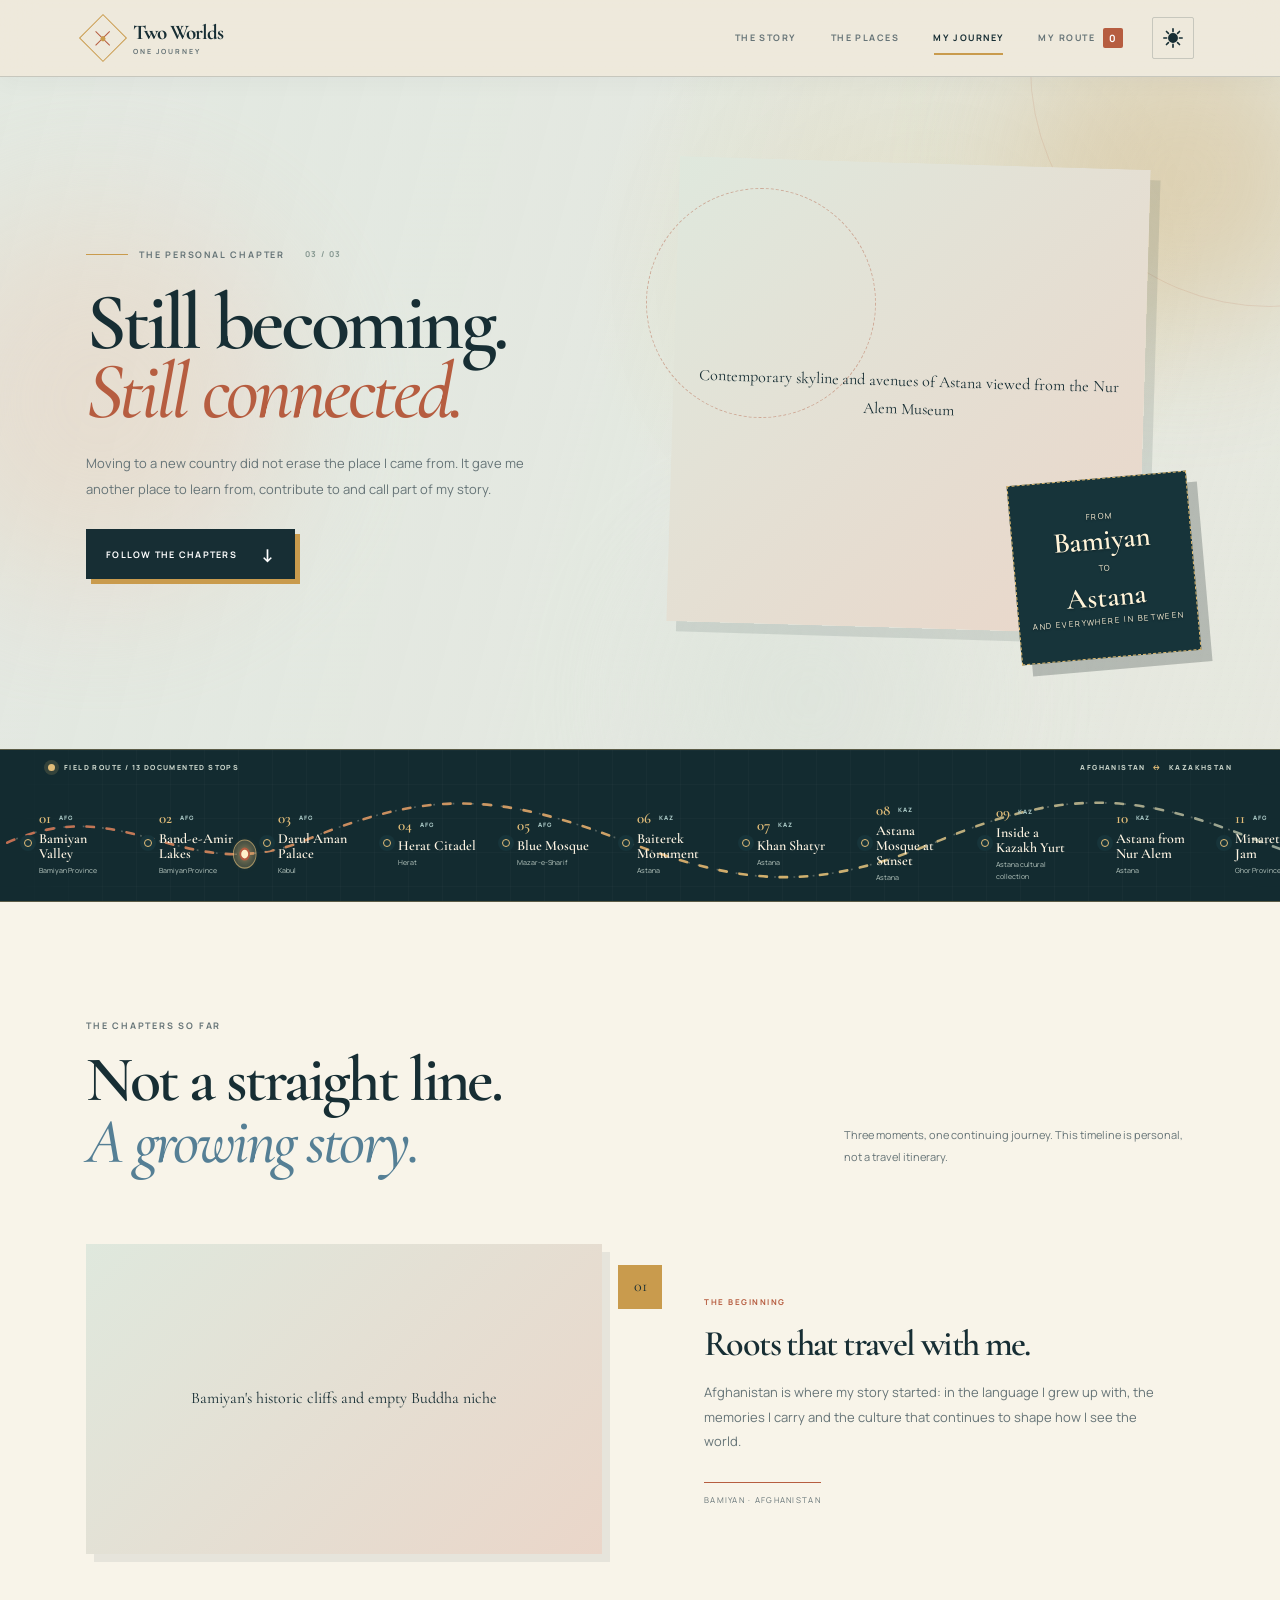
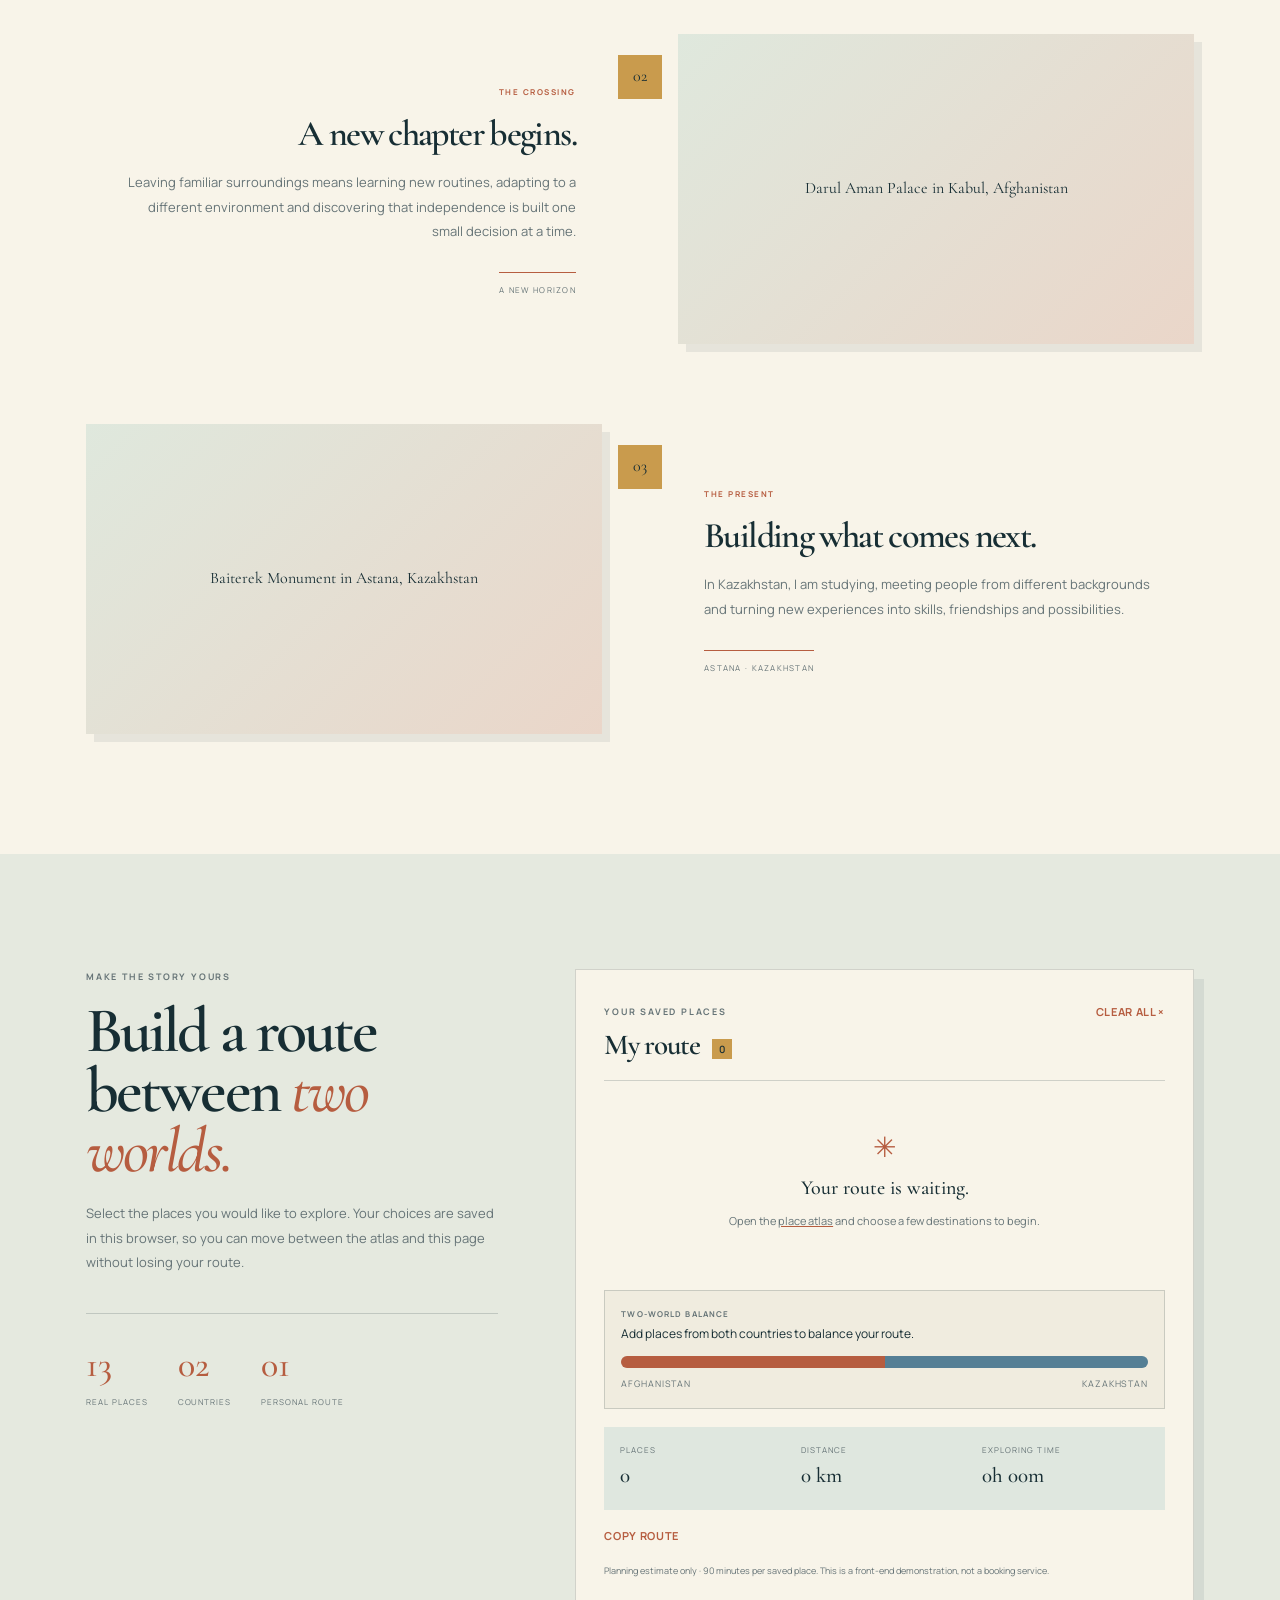
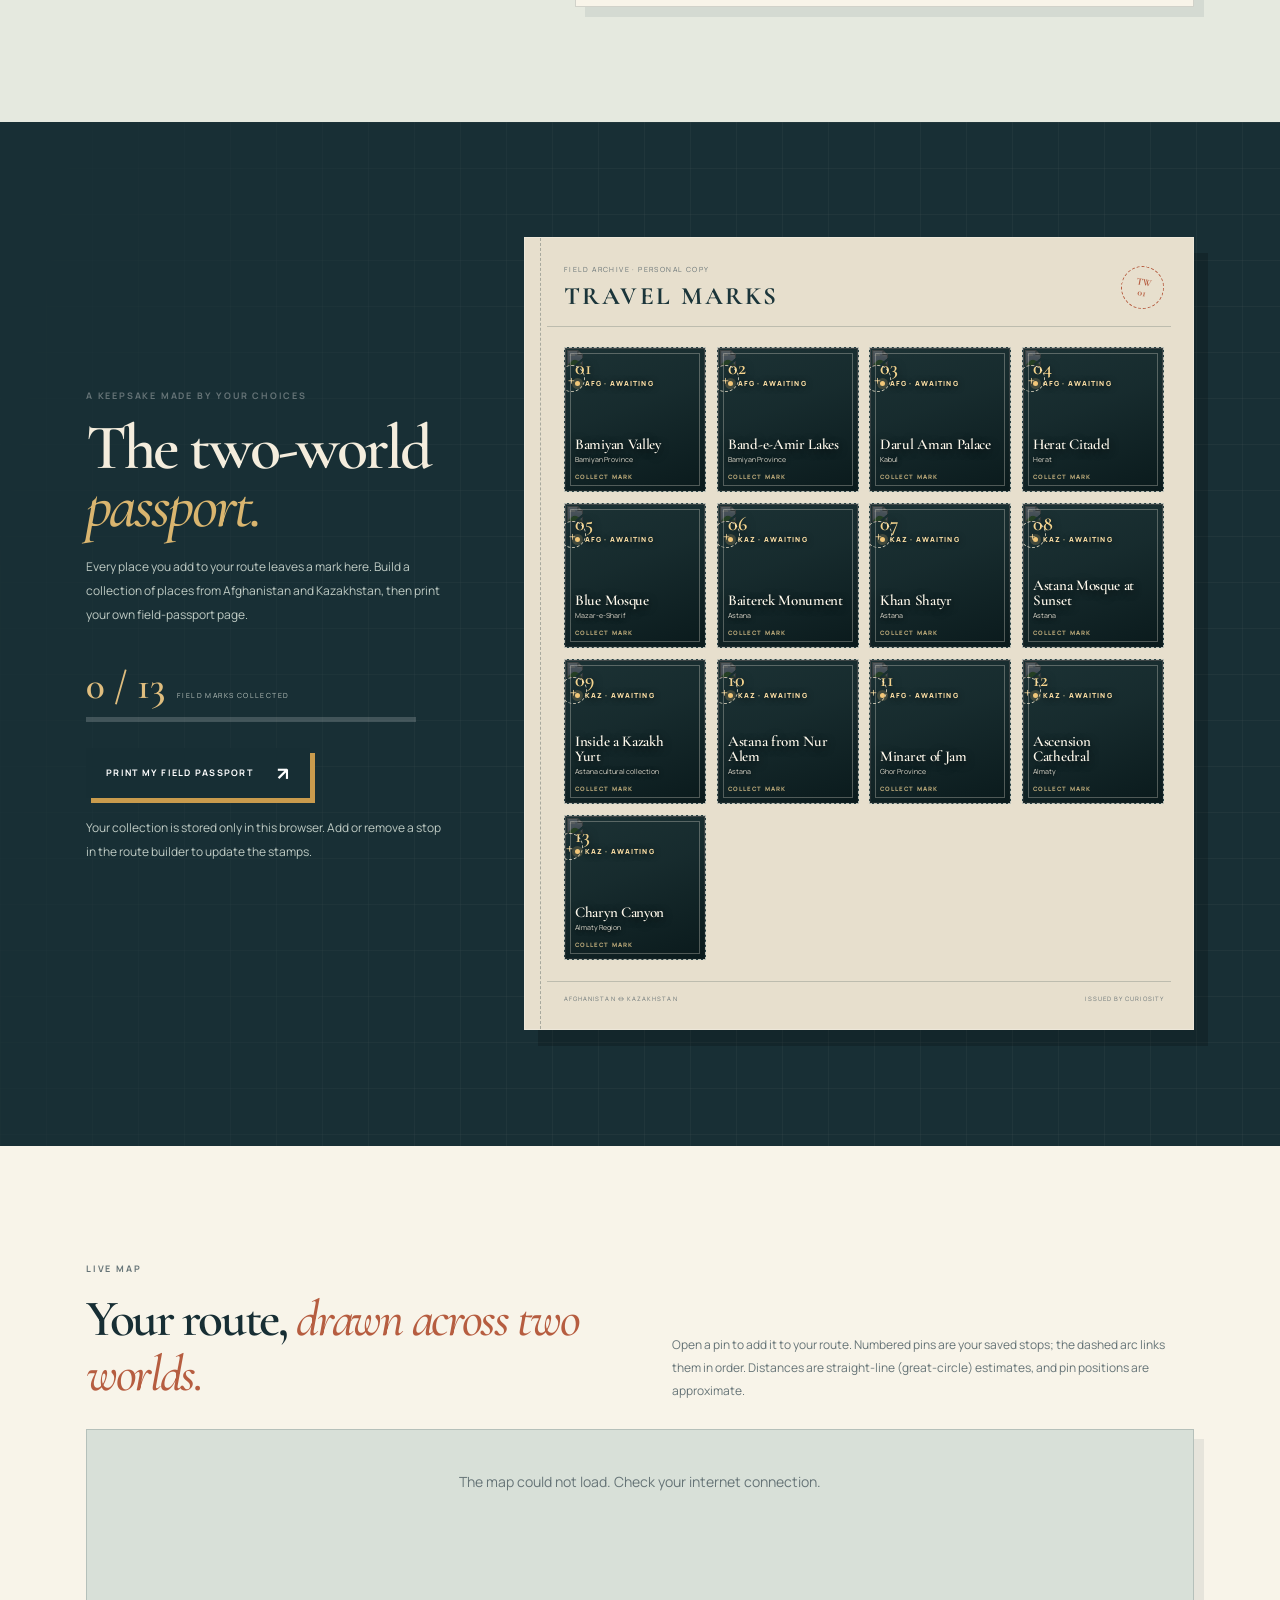
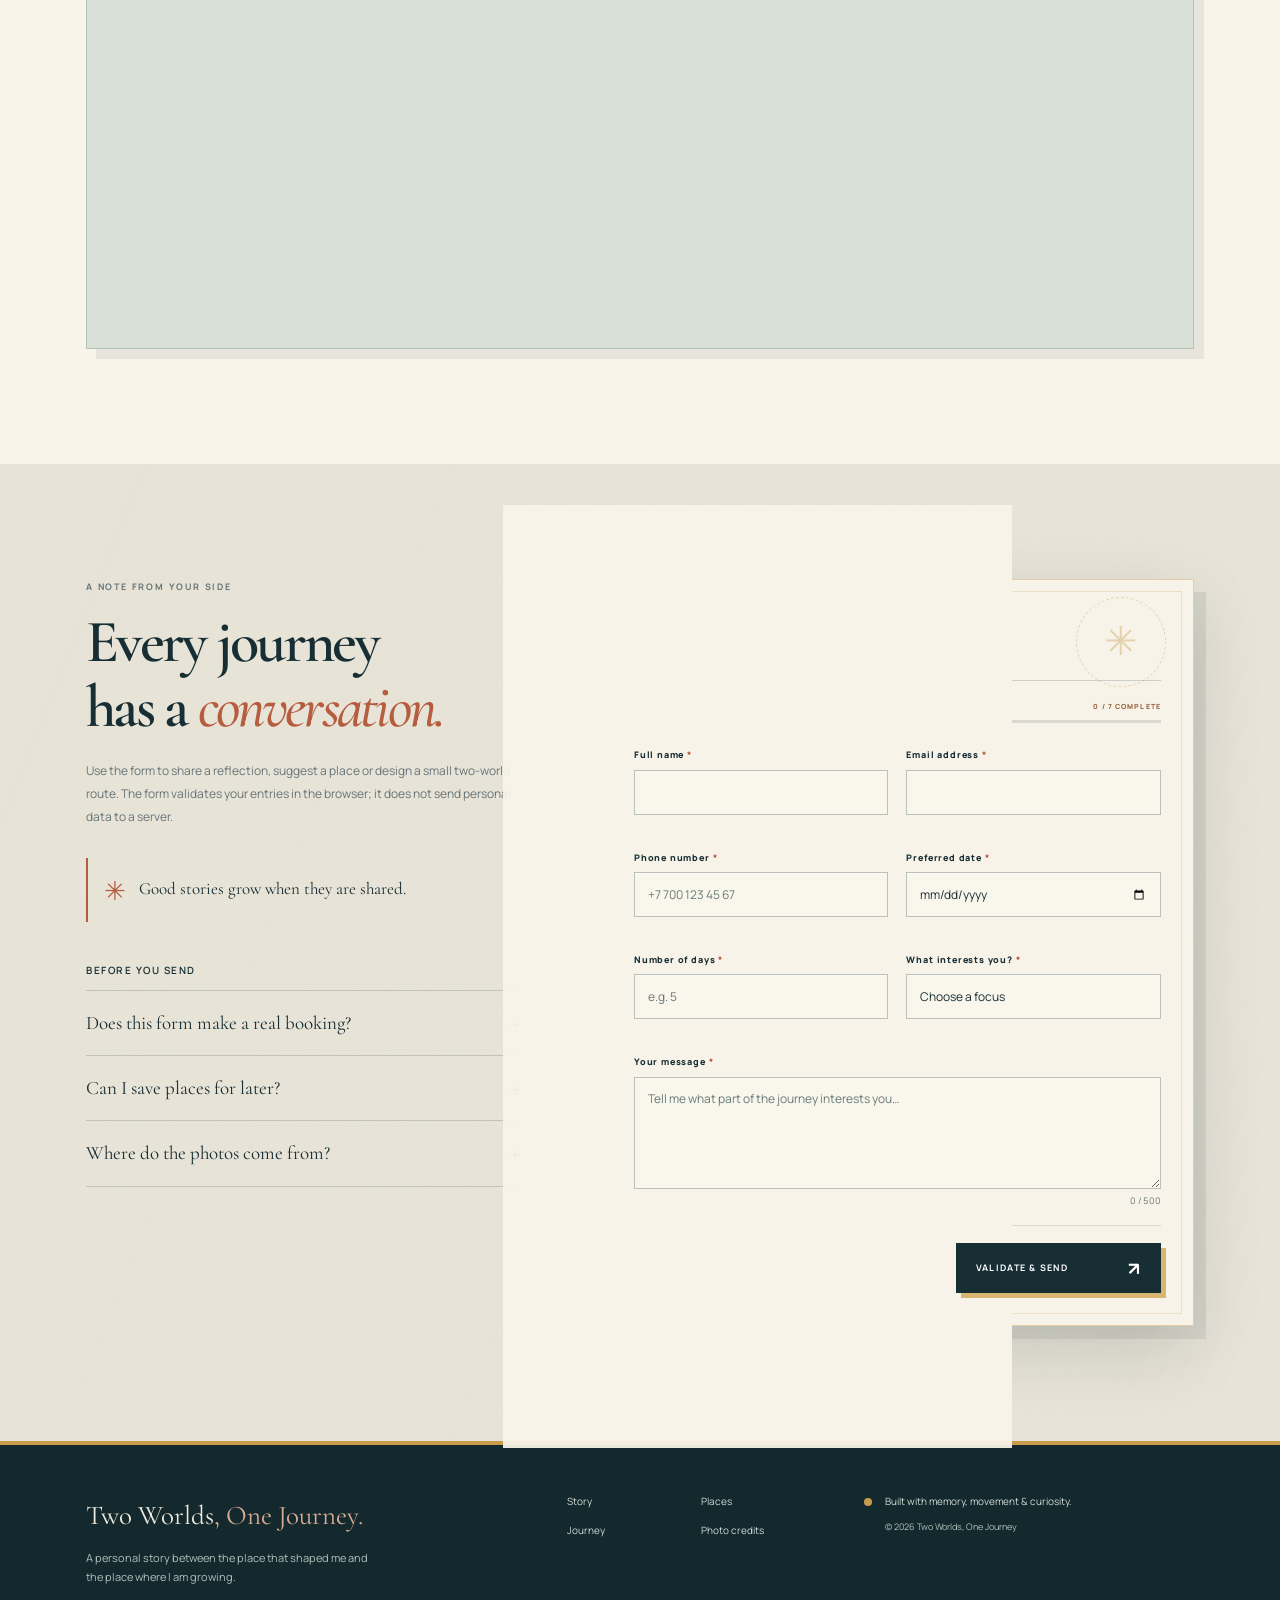
==== commit 2db3c26e: "initial commit for new project" ====
--- a/journey.html
+++ b/journey.html
@@ -1,485 +1,136 @@
-<!DOCTYPE html>
+<!doctype html>
 <html lang="en">
 <head>
+  <meta charset="utf-8">
+  <script>try{var t=localStorage.getItem("twTheme")||(matchMedia("(prefers-color-scheme: dark)").matches?"dark":"light");document.documentElement.dataset.theme=t}catch(e){document.documentElement.dataset.theme="light"}</script>
+  <meta name="viewport" content="width=device-width, initial-scale=1">
+  <meta name="theme-color" content="#183a35">
+  <meta name="description" content="Two Worlds, One Journey — a personal visual story connecting Afghan roots with student life in Kazakhstan.">
+  <title>My journey | Two Worlds, One Journey</title>
+  <link rel="preconnect" href="https://fonts.googleapis.com">
+  <link rel="preconnect" href="https://fonts.gstatic.com" crossorigin>
+  <link href="https://fonts.googleapis.com/css2?family=DM+Sans:wght@400;500;600;700&family=Playfair+Display:wght@500;600;700&display=swap" rel="stylesheet">
+  <link href="https://cdn.jsdelivr.net/npm/bootstrap@5.3.3/dist/css/bootstrap.min.css" rel="stylesheet">
+  <link rel="stylesheet" href="https://cdnjs.cloudflare.com/ajax/libs/leaflet/1.9.4/leaflet.css">
+  <link rel="stylesheet" href="css/style.css">
+  <link rel="stylesheet" href="css/fx.css">
+  <link rel="stylesheet" href="css/dark.css">
+  <link rel="stylesheet" href="css/fieldbook.css">
+  <link rel="stylesheet" href="css/refinement.css">
+</head>
+<body data-page="journey">
 
-  <meta charset="UTF-8">
+<a class="skip-link" href="#main-content">Skip to content</a>
+<header class="site-header">
+  <nav class="navbar navbar-expand-lg site-nav" aria-label="Main navigation">
+    <div class="container nav-shell">
+      <a class="navbar-brand brand-lockup" href="index.html" aria-label="Two Worlds, One Journey home">
+        <span class="brand-symbol" aria-hidden="true"><span></span><span></span></span>
+        <span class="brand-words"><strong>Two Worlds</strong><small>ONE JOURNEY</small></span>
+      </a>
+      <button class="navbar-toggler" type="button" data-bs-toggle="collapse" data-bs-target="#primaryNav" aria-controls="primaryNav" aria-expanded="false" aria-label="Toggle navigation">
+        <span class="navbar-toggler-icon"></span>
+      </button>
+      <div class="collapse navbar-collapse" id="primaryNav">
+        <ul class="navbar-nav ms-auto align-items-lg-center gap-lg-2">
+          <li class="nav-item"><a class="nav-link " href="index.html" >The story</a></li>
+          <li class="nav-item"><a class="nav-link " href="roots.html" >The places</a></li>
+          <li class="nav-item"><a class="nav-link is-current" href="journey.html" aria-current="page">My journey</a></li>
+          <li class="nav-item route-nav-item"><a class="nav-link route-nav-link" href="journey.html#route-builder">My route <span class="route-count" id="routeCount" aria-label="Saved places">0</span></a></li>
+        </ul>
+      </div>
+    </div>
+  </nav>
+</header>
 
-  <meta name="viewport" content="width=device-width, initial-scale=1.0">
+<main id="main-content">
+  <section class="page-hero page-hero--journey"><div class="container page-hero-grid"><div class="page-hero-copy" data-reveal><div class="eyebrow"><span class="eyebrow-line"></span> THE PERSONAL CHAPTER <span class="eyebrow-year">03 / 03</span></div><h1>Still becoming.<br><em>Still connected.</em></h1><p>Moving to a new country did not erase the place I came from. It gave me another place to learn from, contribute to and call part of my story.</p><a class="button button-dark" href="#timeline">Follow the chapters <span>↓</span></a></div>
+  <div class="journey-hero-art" data-reveal><div class="journey-hero-photo photo-open" data-photo="https://commons.wikimedia.org/wiki/Special:FilePath/Astana%2C_view.jpg?width=960" data-caption="Astana city view · Nikolamikovic82 / Wikimedia Commons"><img src="https://commons.wikimedia.org/wiki/Special:FilePath/Astana%2C_view.jpg?width=960" alt="Contemporary skyline and avenues of Astana viewed from the Nur Alem Museum" loading="lazy"></div><div class="journey-stamp"><span>FROM</span><strong>Bamiyan</strong><i>TO</i><strong>Astana</strong><span>AND EVERYWHERE IN BETWEEN</span></div><span class="art-orbit" aria-hidden="true"></span></div></div></section>
 
-  <meta name="description" content="The next chapter of Two Worlds, One Journey.">
+  <section class="timeline-section section-pad" id="timeline"><div class="container"><div class="section-heading" data-reveal><div><p class="micro-label">The chapters so far</p><h2>Not a straight line.<br><em>A growing story.</em></h2></div><p class="explorer-caption">Three moments, one continuing journey. This timeline is personal, not a travel itinerary.</p></div>
+    <div class="story-timeline">
+      <article class="timeline-item" data-reveal><div class="timeline-marker">01</div><div class="timeline-photo photo-open" data-photo="https://commons.wikimedia.org/wiki/Special:FilePath/Bamyan.jpg?width=1280" data-caption="Bamiyan, Afghanistan · Monikajoannah / Wikimedia Commons"><img src="https://commons.wikimedia.org/wiki/Special:FilePath/Bamyan.jpg?width=1280" alt="Bamiyan's historic cliffs and empty Buddha niche" loading="lazy"></div><div class="timeline-copy"><small>THE BEGINNING</small><h3>Roots that travel with me.</h3><p>Afghanistan is where my story started: in the language I grew up with, the memories I carry and the culture that continues to shape how I see the world.</p><span class="timeline-place">BAMIYAN · AFGHANISTAN</span></div></article>
+      <article class="timeline-item timeline-item--reverse" data-reveal><div class="timeline-marker">02</div><div class="timeline-photo photo-open" data-photo="https://commons.wikimedia.org/wiki/Special:FilePath/Darul_Aman_Palace_in_Kabul.jpg?width=1280" data-caption="Darul Aman Palace, Kabul · Ninaras / Wikimedia Commons"><img src="https://commons.wikimedia.org/wiki/Special:FilePath/Darul_Aman_Palace_in_Kabul.jpg?width=1280" alt="Darul Aman Palace in Kabul, Afghanistan" loading="lazy"></div><div class="timeline-copy"><small>THE CROSSING</small><h3>A new chapter begins.</h3><p>Leaving familiar surroundings means learning new routines, adapting to a different environment and discovering that independence is built one small decision at a time.</p><span class="timeline-place">A NEW HORIZON</span></div></article>
+      <article class="timeline-item" data-reveal><div class="timeline-marker">03</div><div class="timeline-photo photo-open" data-photo="https://commons.wikimedia.org/wiki/Special:FilePath/Baiterek.jpg?width=960" data-caption="Baiterek Monument, Astana · אמר מר / Wikimedia Commons"><img src="https://commons.wikimedia.org/wiki/Special:FilePath/Baiterek.jpg?width=960" alt="Baiterek Monument in Astana, Kazakhstan" loading="lazy"></div><div class="timeline-copy"><small>THE PRESENT</small><h3>Building what comes next.</h3><p>In Kazakhstan, I am studying, meeting people from different backgrounds and turning new experiences into skills, friendships and possibilities.</p><span class="timeline-place">ASTANA · KAZAKHSTAN</span></div></article>
+    </div>
+  </div></section>
 
-  <title>Two Worlds, One Journey | My Journey</title>
-
-  <link rel="preconnect" href="https://fonts.googleapis.com">
-
-  <link rel="preconnect" href="https://fonts.gstatic.com" crossorigin>
-
-  <link href="https://fonts.googleapis.com/css2?family=DM+Sans:wght@400;500;600;700&family=Playfair+Display:wght@600;700&display=swap" rel="stylesheet">
-
-  <link href="https://cdn.jsdelivr.net/npm/bootstrap@5.3.3/dist/css/bootstrap.min.css" rel="stylesheet">
-
-  <link rel="stylesheet" href="css/style.css">
-
-</head>
-
-<body>
-
-<header class="site-header">
-
-  <nav class="navbar navbar-expand-lg">
-
-    <div class="container">
-
-      <a class="brand" href="index.html">
-
-        <span class="brand-mark">
-          TW
-        </span>
-
-        <span>
-          Two Worlds<span class="brand-dot">.</span>
-        </span>
-
-      </a>
+  <section class="builder-section section-pad" id="route-builder"><div class="container builder-layout"><div class="builder-intro" data-reveal><p class="micro-label">Make the story yours</p><h2>Build a route<br>between <em>two worlds.</em></h2><p>Select the places you would like to explore. Your choices are saved in this browser, so you can move between the atlas and this page without losing your route.</p><div class="builder-facts"><div><strong id="builderPlaces">13</strong><span>REAL PLACES</span></div><div><strong>02</strong><span>COUNTRIES</span></div><div><strong>01</strong><span>PERSONAL ROUTE</span></div></div></div>
+    <div class="itinerary-panel" data-reveal><div class="itinerary-top"><div><span class="panel-kicker">YOUR SAVED PLACES</span><h3>My route <span class="route-count route-count--large" id="routePanelCount">0</span></h3></div><button class="text-button clear-route" id="clearRoute" type="button">Clear all ×</button></div><div id="itineraryItems" class="itinerary-items"><div class="itinerary-empty"><span>✳</span><strong>Your route is waiting.</strong><p>Open the <a href="roots.html#explorer">place atlas</a> and choose a few destinations to begin.</p></div></div><div class="world-balance" id="worldBalance"><div class="balance-head"><small>TWO-WORLD BALANCE</small><span id="balanceText" aria-live="polite">Add places from both countries to balance your route.</span></div><div class="balance-bar" aria-hidden="true"><span class="balance-afg" id="balanceAfg"></span><span class="balance-kaz" id="balanceKaz"></span></div><div class="balance-legend"><span>Afghanistan</span><span>Kazakhstan</span></div></div><div class="itinerary-summary"><div><small>PLACES</small><strong id="routeTotalPlaces">0</strong></div><div><small>DISTANCE</small><strong id="routeDistance">0 km</strong></div><div><small>EXPLORING TIME</small><strong id="routeTotalTime">0h 00m</strong></div></div><button class="text-button copy-route" id="copyRoute" type="button">Copy route</button><p class="planner-note">Planning estimate only · 90 minutes per saved place. This is a front-end demonstration, not a booking service.</p></div>
+  </div></section>
 
 
-      <input
-        class="nav-toggle"
-        type="checkbox"
-        id="nav-toggle"
-      >
-
-
-      <label
-        class="nav-toggle-label"
-        for="nav-toggle"
-        aria-label="Open navigation"
-      >
-
-        <span></span>
-        <span></span>
-        <span></span>
-
-      </label>
-
-
-      <div class="navbar-collapse" id="mainNav">
-
-        <ul class="navbar-nav ms-auto align-items-lg-center gap-lg-2">
-
-          <li class="nav-item">
-            <a class="nav-link" href="index.html">
-              Home
-            </a>
-          </li>
-
-          <li class="nav-item">
-            <a class="nav-link" href="roots.html">
-              My Roots
-            </a>
-          </li>
-
-          <li class="nav-item">
-            <a class="nav-link active" href="journey.html">
-              My Journey
-            </a>
-          </li>
-
-          <li class="nav-item">
-            <a class="nav-link nav-cta" href="#message">
-              Leave a message
-            </a>
-          </li>
-
-        </ul>
-
+  <section class="passport-section section-pad" id="passport" aria-labelledby="passportTitle">
+    <div class="container passport-layout">
+      <div class="passport-intro" data-reveal>
+        <p class="micro-label">A keepsake made by your choices</p>
+        <h2 id="passportTitle">The two-world <em>passport.</em></h2>
+        <p>Every place you add to your route leaves a mark here. Build a collection of places from Afghanistan and Kazakhstan, then print your own field-passport page.</p>
+        <div class="passport-progress-copy"><strong id="passportProgressText">0 / 13</strong><span>FIELD MARKS COLLECTED</span></div>
+        <div class="passport-progress" role="progressbar" aria-label="Passport places collected" aria-valuemin="0" aria-valuemax="13" aria-valuenow="0" id="passportProgress"><span id="passportProgressFill"></span></div>
+        <button class="button button-dark" type="button" id="printPassport">Print my field passport <span>↗</span></button>
+        <p class="passport-small-note">Your collection is stored only in this browser. Add or remove a stop in the route builder to update the stamps.</p>
       </div>
-
+      <div class="passport-book" data-reveal>
+        <div class="passport-book-head"><div><small>FIELD ARCHIVE · PERSONAL COPY</small><strong>TRAVEL MARKS</strong></div><span class="passport-book-seal">TW<br>01</span></div>
+        <div class="passport-stamps" id="passportStamps" aria-live="polite"><p class="loading-note">Preparing your passport…</p></div>
+        <div class="passport-book-foot"><span>AFGHANISTAN ↔ KAZAKHSTAN</span><span>ISSUED BY CURIOSITY</span></div>
+      </div>
     </div>
-
-  </nav>
-
-</header>
-
-
-<main>
-
-  <section class="page-hero journey-hero">
-
-    <div class="container">
-
-      <div class="page-hero-inner">
-
-        <div>
-
-          <p class="eyebrow">
-
-            <span class="eyebrow-line"></span>
-
-            Chapter 03 · The next chapter
-
-          </p>
-
-
-          <h1>
-            My <em>journey.</em>
-          </h1>
-
-
-          <p>
-            Today, the story continues in Kazakhstan. University,
-            new friendships and new challenges are turning distance
-            into growth.
-          </p>
-
-        </div>
-
-
-        <div class="chapter-stamp stamp-kz">
-
-          <span>02</span>
-
-          <small>
-            NEW<br>
-            HORIZON
-          </small>
-
-        </div>
-
-      </div>
-
-    </div>
-
   </section>
 
+  <section class="map-section section-pad" id="map" aria-label="Route map"><div class="container map-block" data-reveal><div class="map-head"><div><p class="micro-label">Live map</p><h2>Your route, <em>drawn across two worlds.</em></h2></div><p>Open a pin to add it to your route. Numbered pins are your saved stops; the dashed arc links them in order. Distances are straight-line (great-circle) estimates, and pin positions are approximate.</p></div><div id="routeMap" class="route-map" role="region" aria-label="Interactive map of the places in your route"></div></div></section>
 
-  <section class="section-pad">
-
-    <div class="container">
-
-      <div class="journey-map">
-
-        <div class="map-node node-start">
-
-          <span>01</span>
-
-          <strong>
-            Roots
-          </strong>
-
-          <small>
-            Afghanistan
-          </small>
-
-        </div>
-
-
-        <div class="map-connector">
-
-          <i></i>
-
-          <span>
-            THE BRIDGE
-          </span>
-
-        </div>
-
-
-        <div class="map-node node-now">
-
-          <span>02</span>
-
-          <strong>
-            Now
-          </strong>
-
-          <small>
-            Kazakhstan
-          </small>
-
-        </div>
-
-
-        <div class="map-connector">
-
-          <i></i>
-
-          <span>
-            THE FUTURE
-          </span>
-
-        </div>
-
-
-        <div class="map-node node-next">
-
-          <span>03</span>
-
-          <strong>
-            Next
-          </strong>
-
-          <small>
-            Still unfolding
-          </small>
-
-        </div>
-
-      </div>
-
+  <section class="message-section section-pad" id="message"><div class="container message-layout"><div class="message-copy" data-reveal><p class="micro-label">A note from your side</p><h2>Every journey<br>has a <em>conversation.</em></h2><p>Use the form to share a reflection, suggest a place or design a small two-world route. The form validates your entries in the browser; it does not send personal data to a server.</p><div class="message-aside"><span class="message-aside-symbol">✳</span><p>Good stories grow when they are shared.</p></div>
+      <div class="faq-list" aria-label="Frequently asked questions"><h3>Before you send</h3><div class="faq-item"><button class="faq-question" type="button" aria-expanded="false">Does this form make a real booking?<span>＋</span></button><div class="faq-answer"><p>No. This is a front-end learning project. It demonstrates validation and a success state, but it does not contact a travel provider or submit data to a backend.</p></div></div><div class="faq-item"><button class="faq-question" type="button" aria-expanded="false">Can I save places for later?<span>＋</span></button><div class="faq-answer"><p>Yes. Use “Add to my route” in the place atlas. Your saved choices are kept in your browser using localStorage.</p></div></div><div class="faq-item"><button class="faq-question" type="button" aria-expanded="false">Where do the photos come from?<span>＋</span></button><div class="faq-answer"><p>The project uses real photographs from Wikimedia Commons. The source, creator and license for each image are listed in the photo credits on the Places page.</p></div></div></div>
     </div>
-
-  </section>
-
-
-  <section class="life-section section-pad">
-
-    <div class="container">
-
-      <div class="section-heading compact-heading">
-
-        <p class="eyebrow">
-          Life in a new place
-        </p>
-
-        <h2>
-          Learning happens outside the classroom too.
-        </h2>
-
-      </div>
-
-
-      <div class="life-grid">
-
-        <article class="life-card life-main">
-
-          <div class="life-number">
-            01
-          </div>
-
-          <h3>
-            Student life
-          </h3>
-
-          <p>
-            Studying Computer Science has made the journey feel active:
-            every project, problem and new concept becomes another step forward.
-          </p>
-
-          <div class="life-tag">
-            BUILD · LEARN · REPEAT
-          </div>
-
-        </article>
-
-
-        <article class="life-card">
-
-          <div class="life-number">
-            02
-          </div>
-
-          <h3>
-            New perspectives
-          </h3>
-
-          <p>
-            Living in a different country means constantly learning
-            how people communicate, work and see the world.
-          </p>
-
-        </article>
-
-
-        <article class="life-card">
-
-          <div class="life-number">
-            03
-          </div>
-
-          <h3>
-            Looking ahead
-          </h3>
-
-          <p>
-            The goal is simple: keep learning, create useful things
-            and build a future that connects both worlds.
-          </p>
-
-        </article>
-
-      </div>
-
-    </div>
-
-  </section>
-
-
-  <section class="message-section section-pad" id="message">
-
-    <div class="container">
-
-      <div class="message-grid">
-
-        <div class="message-copy">
-
-          <p class="eyebrow">
-            Leave a trace
-          </p>
-
-          <h2>
-            Every journey is better with a conversation.
-          </h2>
-
-          <p>
-            If this story made you curious about either world,
-            send a message. This form is a small interactive part
-            of the journey.
-          </p>
-
-        </div>
-
-
-        <form class="message-form" action="#" method="post">
-
-          <div class="form-row">
-
-            <label for="name">
-              Your name
-            </label>
-
-            <input
-              id="name"
-              name="name"
-              type="text"
-              placeholder="Enter your name"
-              required
-            >
-
-          </div>
-
-
-          <div class="form-row">
-
-            <label for="topic">
-              What caught your attention?
-            </label>
-
-            <select
-              id="topic"
-              name="topic"
-              required
-            >
-
-              <option value="" selected disabled>
-                Choose one
-              </option>
-
-              <option>
-                Afghan culture
-              </option>
-
-              <option>
-                Bamyan
-              </option>
-
-              <option>
-                Student life
-              </option>
-
-              <option>
-                The journey itself
-              </option>
-
-            </select>
-
-          </div>
-
-
-          <div class="form-row">
-
-            <label for="message-text">
-              Your message
-            </label>
-
-            <textarea
-              id="message-text"
-              name="message"
-              rows="4"
-              placeholder="Write something..."
-              required
-            ></textarea>
-
-          </div>
-
-
-          <button
-            class="btn btn-primary-custom"
-            type="submit"
-          >
-            Send message <span>→</span>
-          </button>
-
-          <p class="form-note">
-            Demo form — no data is submitted to a server.
-          </p>
-
-        </form>
-
-      </div>
-
-    </div>
-
-  </section>
-
+    <div class="form-card" data-reveal><div class="form-card-heading"><span>✳</span><div><small>THE TWO-WORLD NOTE</small><h3>Send a message</h3></div></div>
+      <div class="form-letter-meta"><span>FIELD NOTE 013 · PERSONAL CORRESPONDENCE</span><strong id="formProgressText">0 / 7 COMPLETE</strong></div>
+      <div class="form-progress" id="formProgress" role="progressbar" aria-label="Form completion" aria-valuemin="0" aria-valuemax="7" aria-valuenow="0"><span id="formProgressFill"></span></div>
+      <div class="form-success" id="formSuccess" role="status" aria-live="polite" hidden><span class="success-seal" aria-hidden="true">✓</span><div><strong>Your note is ready.</strong><p>Thank you for adding your voice to the journey. This demo has validated your message locally.</p></div></div>
+      <form id="journeyForm" novalidate>
+        <div class="form-row"><div class="field-group"><label for="visitorName">Full name <span>*</span></label><input class="form-control" id="visitorName" name="visitorName" type="text" autocomplete="name" required minlength="2" aria-describedby="visitorNameError"><small class="field-error" id="visitorNameError"></small></div><div class="field-group"><label for="visitorEmail">Email address <span>*</span></label><input class="form-control" id="visitorEmail" name="visitorEmail" type="email" autocomplete="email" required aria-describedby="visitorEmailError"><small class="field-error" id="visitorEmailError"></small></div></div>
+        <div class="form-row"><div class="field-group"><label for="visitorPhone">Phone number <span>*</span></label><input class="form-control" id="visitorPhone" name="visitorPhone" type="tel" autocomplete="tel" placeholder="+7 700 123 45 67" required aria-describedby="visitorPhoneError"><small class="field-error" id="visitorPhoneError"></small></div><div class="field-group"><label for="departureDate">Preferred date <span>*</span></label><input class="form-control" id="departureDate" name="departureDate" type="date" required aria-describedby="departureDateError"><small class="field-error" id="departureDateError"></small></div></div>
+        <div class="form-row"><div class="field-group"><label for="tripDays">Number of days <span>*</span></label><input class="form-control" id="tripDays" name="tripDays" type="number" min="1" max="21" step="1" placeholder="e.g. 5" required aria-describedby="tripDaysError"><small class="field-error" id="tripDaysError"></small></div><div class="field-group"><label for="tripFocus">What interests you? <span>*</span></label><select class="form-select" id="tripFocus" name="tripFocus" required aria-describedby="tripFocusError"><option value="">Choose a focus</option><option>History & heritage</option><option>Architecture & cities</option><option>Culture & traditions</option><option>A little of everything</option></select><small class="field-error" id="tripFocusError"></small></div></div>
+        <div class="field-group"><label for="visitorMessage">Your message <span>*</span></label><textarea class="form-control" id="visitorMessage" name="visitorMessage" rows="4" minlength="20" maxlength="500" placeholder="Tell me what part of the journey interests you…" required aria-describedby="visitorMessageError"></textarea><div class="field-meta"><small class="field-error" id="visitorMessageError"></small><small id="messageCounter">0 / 500</small></div></div>
+        <div class="form-bottom"><p>Fields marked <span>*</span> are required. Your message stays in this browser demo.</p><button class="button button-dark" type="submit">Validate & send <span>↗</span></button></div>
+      </form>
+    </div></div></section>
 </main>
 
-
 <footer class="site-footer">
-
-  <div class="container footer-inner">
-
+  <div class="container footer-grid">
     <div>
-
-      <a class="brand footer-brand" href="index.html">
-
-        <span class="brand-mark">
-          TW
-        </span>
-
-        <span>
-          Two Worlds<span class="brand-dot">.</span>
-        </span>
-
-      </a>
-
-      <p>
-        A small story about roots, movement and becoming.
-      </p>
-
+      <a class="footer-brand" href="index.html">Two Worlds<span>, One Journey.</span></a>
+      <p>A personal story between the place that shaped me and the place where I am growing.</p>
     </div>
-
-
     <div class="footer-links">
-
-      <a href="index.html">
-        Home
-      </a>
-
-      <a href="roots.html">
-        My Roots
-      </a>
-
+      <a href="index.html">Story</a><a href="roots.html">Places</a><a href="journey.html">Journey</a>
+      <a href="roots.html#photo-credits">Photo credits</a>
     </div>
-
-
-    <small>
-      © 2026 Two Worlds, One Journey
-    </small>
-
+    <div class="footer-note"><span class="footer-dot"></span> Built with memory, movement & curiosity.<small>© <span id="yearNow"></span> Two Worlds, One Journey</small></div>
   </div>
-
 </footer>
-
+<div class="lightbox" id="photoLightbox" aria-hidden="true" role="dialog" aria-modal="true" aria-label="Photo viewer">
+  <button class="lightbox-close" type="button" aria-label="Close photo viewer">×</button>
+  <figure class="lightbox-figure"><img src="" alt="Enlarged photograph from the Two Worlds, One Journey photo atlas" id="lightboxImage"><figcaption id="lightboxCaption"></figcaption></figure>
+</div>
+<div class="sr-live" id="liveStatus" role="status" aria-live="polite"></div>
+<script src="https://code.jquery.com/jquery-3.7.1.min.js" integrity="sha256-/JqT3SQfawRcv/BIHPThkBvs0OEvtFFmqPF/lYI/Cxo=" crossorigin="anonymous"></script>
+<script src="https://cdn.jsdelivr.net/npm/bootstrap@5.3.3/dist/js/bootstrap.bundle.min.js"></script>
+<script src="js/data.js"></script>
+<script src="js/core.js"></script>
+<script src="js/route.js"></script>
+<script src="js/atlas.js"></script>
+<script src="js/ui.js"></script>
+<script src="js/effects.js"></script>
+<script src="js/form.js"></script>
+<script src="https://cdnjs.cloudflare.com/ajax/libs/leaflet/1.9.4/leaflet.js"></script>
+<script src="js/map.js"></script>
+<script src="js/passport.js"></script>
+<script src="js/app.js"></script>
+<script src="js/fx.js"></script>
+<script src="js/theme.js"></script>
+<script src="js/experience.js"></script>
 </body>
 </html>
--- a/css/style.css
+++ b/css/style.css
@@ -1,1332 +1,52 @@
-@import url('https://fonts.googleapis.com/css2?family=DM+Sans:wght@400;500;600;700&family=Playfair+Display:wght@600;700&display=swap');
+/* Two Worlds, One Journey — endterm styles */
+:root{--ink:#183a35;--ink-2:#254b44;--sage:#dce5d9;--sage-2:#edf1e9;--cream:#f7f5ef;--paper:#fffdf8;--clay:#ba7057;--clay-soft:#e7c7b7;--gold:#d6b66a;--muted:#6e7770;--line:rgba(24,58,53,.16);--white:#fff;--serif:"Playfair Display",Georgia,serif;--sans:"DM Sans",Arial,sans-serif;--shadow:0 24px 70px rgba(23,49,43,.13);--radius:22px}
+*{box-sizing:border-box}html{scroll-behavior:smooth;scroll-padding-top:96px}body{margin:0;background:var(--cream);color:var(--ink);font-family:var(--sans);font-size:15px;line-height:1.7;overflow-x:hidden}img{display:block;max-width:100%}a{color:inherit;text-decoration:none}button,input,select,textarea{font:inherit}button{cursor:pointer}::selection{background:var(--clay-soft);color:var(--ink)}:focus-visible{outline:3px solid var(--clay);outline-offset:4px}.skip-link{position:absolute;left:16px;top:-80px;z-index:2000;background:var(--ink);color:white;padding:10px 14px;border-radius:8px}.skip-link:focus{top:12px}.sr-live{position:absolute;width:1px;height:1px;padding:0;margin:-1px;overflow:hidden;clip:rect(0,0,0,0);white-space:nowrap;border:0}.micro-label,.eyebrow,.section-kicker,.panel-kicker{font-size:10px;letter-spacing:.17em;font-weight:700;text-transform:uppercase;color:var(--muted)}h1,h2,h3,h4,p{margin-top:0}h1,h2,h3{font-family:var(--serif);font-weight:500;letter-spacing:-.035em}h1 em,h2 em{font-weight:500;color:var(--clay)}h1{font-size:clamp(3.4rem,7.8vw,7.1rem);line-height:.98;margin:26px 0 24px}h2{font-size:clamp(2.45rem,4.5vw,4.5rem);line-height:1.08;margin:8px 0 20px}h3{font-size:clamp(1.5rem,2vw,2.05rem);line-height:1.2}.section-pad{padding:112px 0}.eyebrow{display:flex;align-items:center;gap:11px}.eyebrow-line{width:30px;height:1px;background:var(--clay)}.eyebrow-year{margin-left:9px;color:rgba(24,58,53,.48)}.button{display:inline-flex;align-items:center;gap:24px;padding:15px 21px;border:1px solid transparent;border-radius:2px;font-size:11px;letter-spacing:.06em;font-weight:700;text-transform:uppercase;transition:transform .25s ease,background .25s ease,color .25s ease,border .25s ease;min-height:52px}.button span{font-size:18px;line-height:1}.button:hover{transform:translateY(-3px)}.button-dark{background:var(--ink);color:var(--white)}.button-dark:hover{background:var(--clay);color:white}.button-outline-light{border-color:rgba(255,255,255,.46);color:white}.button-outline-light:hover{background:white;color:var(--ink)}.button-light{background:var(--paper);color:var(--ink)}.button-light:hover{background:var(--clay);color:white}.text-link,.underlined-link,.text-button{font-size:11px;font-weight:700;letter-spacing:.06em;text-transform:uppercase}.text-link span,.underlined-link span{font-size:17px;margin-left:8px}.underlined-link{display:inline-flex;align-items:center;border-bottom:1px solid var(--clay);padding-bottom:8px}.underlined-link:hover{color:var(--clay)}.text-button{border:0;background:none;color:var(--clay);padding:5px 0}.loading-note{color:var(--muted);font-size:13px;padding:24px}
+/* Navigation */
+.site-header{position:sticky;top:0;z-index:1000;background:rgba(247,245,239,.94);backdrop-filter:blur(16px);border-bottom:1px solid rgba(24,58,53,.08)}.site-nav{padding:0;min-height:78px}.nav-shell{min-height:78px}.brand-lockup{display:flex;align-items:center;gap:11px;color:var(--ink)!important}.brand-symbol{width:30px;height:30px;border:1px solid var(--clay);border-radius:50%;display:flex;align-items:center;justify-content:center;gap:3px;transform:rotate(-28deg)}.brand-symbol span{height:15px;width:2px;background:var(--clay);border-radius:3px}.brand-symbol span:last-child{height:9px;background:var(--ink)}.brand-words{display:flex;flex-direction:column;line-height:1}.brand-words strong{font-family:var(--serif);font-size:19px;font-weight:600;letter-spacing:-.04em}.brand-words small{font-size:8px;letter-spacing:.19em;font-weight:700;margin-top:5px;color:var(--muted)}.site-nav .nav-link{font-size:11px;letter-spacing:.07em;text-transform:uppercase;font-weight:700;color:var(--muted);padding:12px 14px!important;position:relative}.site-nav .nav-link:after{content:"";position:absolute;left:14px;right:14px;bottom:5px;height:1px;background:var(--clay);transform:scaleX(0);transform-origin:left;transition:transform .25s ease}.site-nav .nav-link:hover,.site-nav .nav-link.is-current{color:var(--ink)}.site-nav .nav-link:hover:after,.site-nav .nav-link.is-current:after{transform:scaleX(1)}.route-nav-link{display:flex;align-items:center;gap:8px}.route-count{display:inline-flex;align-items:center;justify-content:center;min-width:21px;height:21px;padding:0 5px;border-radius:50px;background:var(--sage);color:var(--ink);font-size:10px}.navbar-toggler{border:1px solid var(--line);border-radius:2px;padding:8px}.navbar-toggler:focus{box-shadow:none;outline:3px solid var(--clay);outline-offset:2px}
+/* Home hero */
+.hero-section{min-height:calc(100vh - 78px);position:relative;padding:70px 0 38px;background:linear-gradient(120deg,#f7f5ef 0%,#f1f0e8 100%);overflow:hidden}.hero-section:before{content:"";position:absolute;width:700px;height:700px;border:1px solid rgba(186,112,87,.12);border-radius:50%;left:-380px;top:-330px}.hero-layout{display:grid;grid-template-columns:.94fr 1.06fr;align-items:center;gap:4vw;min-height:610px}.hero-copy{position:relative;z-index:3;padding:15px 0 20px}.hero-lede{max-width:485px;color:#53615a;font-size:16px;line-height:1.85;margin-bottom:29px}.hero-actions{display:flex;align-items:center;gap:24px;flex-wrap:wrap}.hero-signature{display:flex;align-items:center;gap:12px;margin-top:54px}.signature-mark{width:38px;height:38px;display:grid;place-items:center;border:1px solid var(--clay);border-radius:50%;font-family:var(--serif);font-size:21px;color:var(--clay)}.hero-signature span:last-child{display:flex;flex-direction:column}.hero-signature strong{font-size:11px}.hero-signature small{font-size:10px;color:var(--muted)}.hero-visual{position:relative;min-height:560px}.hero-photo{position:absolute;overflow:hidden;box-shadow:var(--shadow);border:7px solid rgba(255,253,248,.83);cursor:zoom-in}.hero-photo img{width:100%;height:100%;object-fit:cover;transition:transform .8s cubic-bezier(.2,.7,.2,1)}.hero-photo:hover img{transform:scale(1.045)}.hero-photo--bamiyan{width:63%;height:390px;top:30px;left:0;z-index:2;animation:riseIn .9s both}.hero-photo--astana{width:51%;height:315px;right:0;bottom:28px;z-index:3;animation:riseIn 1.1s .12s both}.photo-label{position:absolute;left:0;right:0;bottom:0;padding:38px 20px 16px;background:linear-gradient(transparent,rgba(10,32,29,.76));color:white;display:flex;flex-direction:column}.photo-label small{font-size:8px;letter-spacing:.17em}.photo-label strong{font-family:var(--serif);font-weight:500;font-size:19px}.orbit{position:absolute;border:1px solid rgba(186,112,87,.48);border-radius:50%;pointer-events:none}.orbit-one{width:450px;height:450px;right:-10px;top:14px;animation:orbitSpin 45s linear infinite}.orbit-two{width:520px;height:520px;right:-43px;top:-19px;border-style:dashed;opacity:.5}.route-card{position:absolute;z-index:4;top:43%;right:8%;background:var(--paper);display:flex;align-items:center;gap:12px;padding:13px 18px;box-shadow:0 12px 32px rgba(24,58,53,.15);animation:floatSoft 5s ease-in-out infinite}.route-card-icon{width:30px;height:30px;border-radius:50%;display:grid;place-items:center;background:var(--sage);font-size:17px}.route-card span:last-child{display:flex;flex-direction:column}.route-card small{font-size:8px;letter-spacing:.14em;color:var(--muted)}.route-card strong{font-size:11px}.hero-index{position:absolute;bottom:1px;left:0;color:var(--muted);font-size:9px;letter-spacing:.15em}.hero-index span{color:var(--clay);padding:0 8px}.hero-bottom{display:flex;align-items:center;gap:14px;margin-top:20px;font-size:8px;letter-spacing:.2em;color:var(--muted)}.scroll-rule{height:1px;width:65px;background:var(--clay)}
+/* Intro */
+.intro-section{background:var(--paper)}.intro-grid{display:grid;grid-template-columns:.24fr 1.15fr .6fr;gap:5vw;align-items:start}.section-kicker{display:flex;align-items:center;gap:10px;padding-top:14px}.section-kicker span:first-child{font-family:var(--serif);font-size:20px;color:var(--clay);font-weight:500}.intro-main h2{margin:8px 0 26px}.intro-text{max-width:610px;color:var(--muted);line-height:1.95}.intro-main .underlined-link{margin-top:14px}.intro-aside{border-left:1px solid var(--line);padding:12px 0 15px 28px;margin-top:20px}.quote-mark{font-family:var(--serif);font-size:70px;color:var(--clay);line-height:.8}.intro-aside blockquote{font-family:var(--serif);font-size:19px;line-height:1.5;margin:8px 0 22px}.quote-rule{width:30px;height:1px;background:var(--clay);display:block;margin-bottom:15px}.intro-aside small{font-size:8px;letter-spacing:.17em;color:var(--muted)}
+/* World cards & common section headings */
+.worlds-section{background:var(--sage-2)}.section-heading{display:flex;align-items:end;justify-content:space-between;gap:35px;margin-bottom:42px}.section-heading h2{margin-bottom:0}.world-card-grid{display:grid;grid-template-columns:1fr 1fr;gap:28px}.world-card{background:var(--paper);overflow:hidden;box-shadow:0 12px 35px rgba(24,58,53,.06);transition:transform .35s ease,box-shadow .35s ease}.world-card:hover{transform:translateY(-8px);box-shadow:var(--shadow)}.world-card-image{height:330px;position:relative;overflow:hidden;cursor:zoom-in}.world-card-image img{width:100%;height:100%;object-fit:cover;transition:transform .8s}.world-card:hover img{transform:scale(1.05)}.image-index{position:absolute;top:18px;left:18px;padding:7px 10px;background:var(--paper);font-size:9px;letter-spacing:.15em}.world-card-info{display:flex;justify-content:space-between;align-items:center;padding:24px 28px}.world-card-info small{font-size:8px;letter-spacing:.16em;color:var(--clay);font-weight:700}.world-card-info h3{font-size:29px;margin:5px 0}.world-card-info p{font-size:12px;color:var(--muted);max-width:410px;margin-bottom:0}.world-card-info>a{width:41px;height:41px;border:1px solid var(--line);display:grid;place-items:center;border-radius:50%;font-size:20px;transition:.25s}.world-card-info>a:hover{background:var(--ink);color:white;transform:rotate(45deg)}
+/* Route feature */
+.route-feature{background:var(--ink);color:white;overflow:hidden;position:relative}.route-feature:after{content:"";position:absolute;width:620px;height:620px;border:1px solid rgba(255,255,255,.1);border-radius:50%;right:-240px;top:-310px}.route-feature-layout{display:grid;grid-template-columns:.8fr 1.2fr;align-items:center;gap:5vw;position:relative;z-index:1}.route-feature .micro-label{color:#b4c6bb}.route-feature h2{font-size:clamp(2.9rem,5vw,5rem)}.route-feature h2 em{color:#d9b5a0}.route-feature-copy>p:not(.micro-label){max-width:440px;color:#b5c6be;line-height:1.9;margin:24px 0 30px}.route-graphic{min-height:345px;position:relative;border:1px solid rgba(255,255,255,.17);background:radial-gradient(circle at 50% 50%,rgba(255,255,255,.07),transparent 70%);padding:30px}.route-graphic-top{display:flex;justify-content:space-between;font-size:8px;letter-spacing:.19em;color:#bac8be}.route-graphic svg{position:absolute;inset:52px 0 0;width:100%;height:245px;overflow:visible}.route-path-bg{fill:none;stroke:rgba(255,255,255,.12);stroke-width:2;stroke-dasharray:4 8}.route-path{fill:none;stroke:var(--gold);stroke-width:2.5;stroke-dasharray:780;stroke-dashoffset:780;animation:drawRoute 3.3s .4s ease forwards}.route-point{fill:var(--clay-soft)}.route-ring{fill:none;stroke:rgba(214,182,106,.5);stroke-width:1}.route-place{position:absolute;display:flex;flex-direction:column}.route-place strong{font-family:var(--serif);font-size:20px;font-weight:500}.route-place small{font-size:8px;letter-spacing:.16em;color:#b8c9bd}.route-place--start{left:7%;bottom:46px}.route-place--end{right:8%;top:103px}.route-graphic-stamp{position:absolute;right:34%;bottom:34px;width:78px;height:78px;border-radius:50%;border:1px solid var(--gold);display:grid;place-items:center;text-align:center;font-size:9px;letter-spacing:.17em;line-height:1.3;color:var(--gold);transform:rotate(12deg)}
+/* Featured cards */
+.featured-section{background:var(--cream)}.featured-grid{display:grid;grid-template-columns:repeat(3,1fr);gap:20px}.featured-card{background:var(--paper);border:1px solid rgba(24,58,53,.08);overflow:hidden;transition:transform .3s,box-shadow .3s}.featured-card:hover{transform:translateY(-6px);box-shadow:var(--shadow)}.featured-card figure{height:230px;margin:0;overflow:hidden;cursor:zoom-in}.featured-card img{width:100%;height:100%;object-fit:cover;transition:transform .7s}.featured-card:hover img{transform:scale(1.06)}.featured-card-body{padding:20px}.featured-card-body small{font-size:8px;letter-spacing:.15em;color:var(--clay);font-weight:700}.featured-card-body h3{font-size:22px;margin:7px 0}.featured-card-body p{font-size:12px;color:var(--muted);margin-bottom:0}.featured-card-footer{display:flex;justify-content:space-between;align-items:center;padding:0 20px 18px}.featured-card-footer a{font-size:10px;text-transform:uppercase;letter-spacing:.08em;font-weight:700;border-bottom:1px solid var(--clay);padding-bottom:4px}.featured-card-footer span{font-size:9px;color:var(--muted)}
+/* Closing band and footer */
+.closing-band{background:var(--clay);color:white;text-align:center;padding:88px 0;position:relative;overflow:hidden}.closing-band:before,.closing-band:after{content:"✳";position:absolute;font-size:180px;line-height:1;color:rgba(255,255,255,.08)}.closing-band:before{left:8%;top:20px}.closing-band:after{right:8%;bottom:-30px}.closing-band-inner{position:relative;z-index:1}.closing-star{display:block;font-size:30px;margin-bottom:12px}.closing-band p{font-size:9px;letter-spacing:.22em}.closing-band h2{font-size:clamp(3rem,6vw,5rem);margin:10px 0 28px}.closing-band h2 em{color:#f4d9ca}.site-footer{background:#122e2a;color:#f6f4ee;padding:48px 0 35px}.footer-grid{display:grid;grid-template-columns:1.2fr .7fr .9fr;gap:40px;align-items:start}.footer-brand{font-family:var(--serif);font-size:23px}.footer-brand span{color:#d9ac96}.site-footer p{font-size:11px;color:#adbbb3;max-width:290px;margin:10px 0 0}.footer-links{display:grid;grid-template-columns:1fr 1fr;gap:12px}.footer-links a{font-size:10px;color:#d1dbd4}.footer-links a:hover{color:#e5b9a5}.footer-note{font-size:10px;color:#d1dbd4;display:grid;grid-template-columns:12px 1fr;column-gap:9px}.footer-note small{grid-column:2;color:#93a59b;margin-top:9px;font-size:9px}.footer-dot{width:8px;height:8px;border-radius:50%;background:var(--gold);margin-top:5px}
+/* Page hero */
+.page-hero{padding:75px 0 78px;background:linear-gradient(120deg,#f1f0e8,#f7f5ef);overflow:hidden;position:relative}.page-hero:after{content:"";position:absolute;width:480px;height:480px;right:-230px;top:-250px;border:1px solid rgba(186,112,87,.16);border-radius:50%}.page-hero-grid{display:grid;grid-template-columns:.95fr 1.05fr;gap:5vw;align-items:center;position:relative;z-index:1}.page-hero-copy h1{font-size:clamp(3.5rem,6.8vw,6.1rem)}.page-hero-copy p{max-width:460px;color:var(--muted);line-height:1.9;margin:0 0 27px}.page-hero-collage{min-height:485px;position:relative}.collage-image{position:absolute;margin:0;overflow:hidden;box-shadow:var(--shadow);border:7px solid rgba(255,253,248,.9);cursor:zoom-in}.collage-image img{width:100%;height:100%;object-fit:cover;transition:transform .7s}.collage-image:hover img{transform:scale(1.05)}.collage-image figcaption{position:absolute;bottom:0;left:0;right:0;background:linear-gradient(transparent,rgba(0,0,0,.65));color:white;padding:35px 15px 14px;font-size:8px;letter-spacing:.16em}.collage-image--one{width:69%;height:330px;left:0;top:10px;z-index:2}.collage-image--two{width:45%;height:260px;right:0;bottom:8px;z-index:3}.collage-sticker{position:absolute;z-index:4;top:40%;right:6%;width:95px;height:95px;background:var(--clay);color:white;border-radius:50%;display:grid;place-items:center;text-align:center;transform:rotate(12deg);font-size:9px;letter-spacing:.16em;line-height:1.4;box-shadow:0 10px 28px rgba(24,58,53,.2)}
+/* Atlas intro and explorer */
+.atlas-intro{padding:72px 0;background:var(--paper)}.atlas-intro-grid{display:grid;grid-template-columns:.24fr 1fr auto;gap:5vw;align-items:center}.atlas-intro h2{margin-bottom:14px}.atlas-intro .intro-text{max-width:680px;margin:0}.atlas-total{display:flex;align-items:center;gap:12px;border-left:1px solid var(--line);padding-left:26px}.atlas-total strong{font-family:var(--serif);font-size:58px;font-weight:500;color:var(--clay);line-height:1}.atlas-total span{font-size:8px;letter-spacing:.15em;color:var(--muted);line-height:1.5}.explorer-section{background:var(--cream)}.explorer-head{display:flex;justify-content:space-between;align-items:end;gap:30px;margin-bottom:30px}.explorer-head h2{margin:0}.explorer-caption{max-width:335px;font-size:12px;color:var(--muted);line-height:1.8;margin-bottom:5px}.explorer-controls{display:grid;grid-template-columns:1.1fr auto auto;gap:15px;align-items:center;padding:17px;background:var(--paper);border:1px solid var(--line)}.search-wrap{height:48px;border:1px solid var(--line);display:flex;align-items:center;gap:10px;padding:0 13px;background:white;color:var(--muted)}.search-wrap>span{font-size:22px}.search-wrap input{border:0;outline:0!important;box-shadow:none!important;flex:1;min-width:0;font-size:12px;color:var(--ink)}.search-wrap:focus-within{outline:2px solid var(--clay);outline-offset:1px}.search-wrap kbd{font-size:8px;padding:4px 5px;background:#f1f0e8;color:var(--muted);border:1px solid var(--line)}.filter-group{display:flex;gap:5px;flex-wrap:wrap}.filter-chip{border:1px solid transparent;background:transparent;padding:10px 13px;font-size:9px;letter-spacing:.06em;font-weight:700;color:var(--muted);transition:.2s}.filter-chip:hover{border-color:var(--line);color:var(--ink)}.filter-chip.is-active{background:var(--ink);color:white}.sort-wrap{display:flex;align-items:center;gap:9px;color:var(--muted);font-size:9px}.sort-wrap select{border:1px solid var(--line);background:white;color:var(--ink);padding:10px 27px 10px 10px;font-size:10px}.results-line{display:flex;justify-content:space-between;margin:20px 0 16px;font-size:9px;letter-spacing:.12em;text-transform:uppercase;color:var(--muted)}.place-grid{display:grid;grid-template-columns:repeat(3,minmax(0,1fr));gap:22px}.place-card{background:var(--paper);border:1px solid rgba(24,58,53,.08);overflow:hidden;display:flex;flex-direction:column;min-width:0;transition:transform .3s ease,box-shadow .3s ease}.place-card:hover{transform:translateY(-6px);box-shadow:var(--shadow)}.place-card-image{height:228px;position:relative;overflow:hidden;cursor:zoom-in}.place-card-image img{width:100%;height:100%;object-fit:cover;transition:transform .7s ease}.place-card:hover .place-card-image img{transform:scale(1.055)}.place-country-tag{position:absolute;left:14px;top:14px;background:rgba(255,253,248,.93);padding:6px 9px;font-size:8px;letter-spacing:.12em;text-transform:uppercase;font-weight:700}.place-category{position:absolute;right:14px;top:14px;background:var(--ink);color:white;padding:6px 9px;font-size:8px;letter-spacing:.08em;text-transform:uppercase}.place-card-content{padding:19px 20px 14px;flex:1}.place-card-content .place-region{font-size:8px;letter-spacing:.12em;text-transform:uppercase;color:var(--clay);font-weight:700}.place-card-content h3{font-size:23px;margin:6px 0 9px}.place-card-content p{font-size:11px;line-height:1.75;color:var(--muted);margin-bottom:0}.place-card-meta{display:flex;justify-content:space-between;align-items:center;padding:0 20px 18px}.place-card-meta small{font-size:9px;color:var(--muted)}.add-stop{border:1px solid var(--ink);background:transparent;color:var(--ink);padding:9px 11px;font-size:8px;text-transform:uppercase;letter-spacing:.08em;font-weight:700;transition:.2s}.add-stop:hover,.add-stop.is-added{background:var(--ink);color:white}.place-credit{padding:10px 20px 15px;border-top:1px solid rgba(24,58,53,.08);font-size:8px;color:var(--muted)}.place-credit a{text-decoration:underline;text-decoration-color:var(--clay);text-underline-offset:3px}.empty-state{text-align:center;padding:70px 15px;background:var(--paper);border:1px dashed var(--line);margin-top:24px}.empty-state>span{font-size:38px;color:var(--clay)}.empty-state h3{font-size:28px;margin:8px 0}.empty-state p{color:var(--muted);font-size:12px}.photo-strip-section{padding:0 0;background:var(--cream)}.photo-strip{height:300px;position:relative;background-position:center;background-size:cover;background-repeat:no-repeat}.photo-strip--roots{background-image:linear-gradient(90deg,rgba(14,43,38,.72),rgba(14,43,38,.13)),url("https://upload.wikimedia.org/wikipedia/commons/3/3a/Blue_Mosque_in_Mazar-e-Sharif.jpg")}.photo-strip-caption{position:absolute;left:max(24px,calc((100% - 1140px)/2));bottom:43px;color:white;display:flex;flex-direction:column}.photo-strip-caption span{font-size:9px;letter-spacing:.2em}.photo-strip-caption strong{font-family:var(--serif);font-size:31px;font-weight:500}.credits-section{background:var(--paper)}.credits-layout{display:grid;grid-template-columns:.75fr 1.25fr;gap:8vw}.credits-section h2{font-size:clamp(2.6rem,4.6vw,4.1rem)}.credits-note{font-size:12px;color:var(--muted);line-height:1.9;max-width:430px}.credits-list details{border-top:1px solid var(--line);padding:19px 0}.credits-list details:last-child{border-bottom:1px solid var(--line)}.credits-list summary{list-style:none;display:flex;justify-content:space-between;align-items:center;cursor:pointer;font-family:var(--serif);font-size:21px}.credits-list summary::-webkit-details-marker{display:none}.credits-list summary span{font-family:var(--sans);font-size:17px;color:var(--clay)}.credits-list details[open] summary span{transform:rotate(45deg)}.credits-list ul{padding:17px 0 0 17px;margin:0}.credits-list li{font-size:11px;color:var(--muted);padding:5px 0}.credits-list li a{text-decoration:underline;text-decoration-color:var(--clay);text-underline-offset:3px;color:var(--ink)}
+/* Journey timeline */
+.page-hero--journey .page-hero-copy h1{font-size:clamp(3.5rem,6.3vw,6rem)}.journey-hero-art{height:460px;position:relative}.journey-hero-photo{position:absolute;left:5%;right:9%;top:0;bottom:35px;overflow:hidden;border:7px solid var(--paper);box-shadow:var(--shadow);cursor:zoom-in}.journey-hero-photo img{width:100%;height:100%;object-fit:cover}.journey-stamp{position:absolute;right:0;bottom:5px;z-index:2;width:180px;height:180px;background:var(--clay);color:white;border-radius:50%;display:flex;flex-direction:column;justify-content:center;align-items:center;transform:rotate(8deg);box-shadow:0 18px 40px rgba(24,58,53,.2)}.journey-stamp span{font-size:8px;letter-spacing:.18em}.journey-stamp strong{font-family:var(--serif);font-size:23px;font-weight:500}.journey-stamp i{font-style:normal;font-size:8px;margin:4px}.art-orbit{position:absolute;top:25px;left:0;width:230px;height:230px;border:1px dashed rgba(186,112,87,.5);border-radius:50%;pointer-events:none}.timeline-section{background:var(--paper)}.story-timeline{position:relative;display:grid;gap:70px;margin-top:66px}.story-timeline:before{content:"";position:absolute;left:50%;top:0;bottom:0;width:1px;background:var(--line)}.timeline-item{display:grid;grid-template-columns:1fr 1fr;gap:6vw;align-items:center;position:relative;min-height:320px}.timeline-marker{position:absolute;left:50%;top:26px;transform:translateX(-50%);z-index:2;width:44px;height:44px;border:1px solid var(--clay);background:var(--paper);border-radius:50%;display:grid;place-items:center;font-family:var(--serif);font-size:17px;color:var(--clay)}.timeline-photo{height:310px;overflow:hidden;box-shadow:var(--shadow);cursor:zoom-in}.timeline-photo img{width:100%;height:100%;object-fit:cover;transition:transform .7s}.timeline-photo:hover img{transform:scale(1.04)}.timeline-copy{padding:22px 2vw}.timeline-copy small{font-size:8px;letter-spacing:.19em;color:var(--clay);font-weight:700}.timeline-copy h3{font-size:clamp(1.8rem,3vw,2.7rem);margin:10px 0 15px}.timeline-copy p{max-width:450px;color:var(--muted);font-size:13px;line-height:1.9}.timeline-place{display:inline-block;margin-top:12px;padding-top:10px;border-top:1px solid var(--clay);font-size:8px;letter-spacing:.16em;color:var(--muted)}.timeline-item--reverse .timeline-photo{grid-column:2;grid-row:1}.timeline-item--reverse .timeline-copy{grid-column:1;grid-row:1;text-align:right}.timeline-item--reverse .timeline-copy p{margin-left:auto}
+/* Journey builder */
+.builder-section{background:var(--sage-2)}.builder-layout{display:grid;grid-template-columns:.8fr 1.2fr;gap:6vw;align-items:start}.builder-intro h2{font-size:clamp(2.7rem,4.8vw,4.5rem)}.builder-intro>p:not(.micro-label){font-size:13px;color:var(--muted);line-height:1.9;max-width:420px}.builder-facts{display:flex;gap:30px;border-top:1px solid var(--line);margin-top:38px;padding-top:20px}.builder-facts div{display:flex;flex-direction:column}.builder-facts strong{font-family:var(--serif);font-size:29px;font-weight:500;color:var(--clay)}.builder-facts span{font-size:8px;letter-spacing:.12em;color:var(--muted)}.itinerary-panel{background:var(--paper);padding:28px;box-shadow:var(--shadow);border:1px solid rgba(24,58,53,.08)}.itinerary-top{display:flex;justify-content:space-between;align-items:start;border-bottom:1px solid var(--line);padding-bottom:18px}.panel-kicker{font-size:8px}.itinerary-top h3{margin:5px 0 0;font-size:28px}.route-count--large{vertical-align:middle;min-width:26px;height:26px;margin-left:6px;font-family:var(--sans);font-size:10px}.itinerary-empty{padding:42px 12px;text-align:center}.itinerary-empty>span{font-size:28px;color:var(--clay)}.itinerary-empty strong{display:block;font-family:var(--serif);font-size:20px;font-weight:500}.itinerary-empty p{font-size:11px;color:var(--muted);margin:7px 0 0}.itinerary-empty a{text-decoration:underline;text-decoration-color:var(--clay)}.itinerary-list{list-style:none;margin:0;padding:0}.itinerary-list li{display:flex;justify-content:space-between;align-items:center;gap:12px;padding:13px 0;border-bottom:1px solid rgba(24,58,53,.08)}.itinerary-place-info{display:flex;flex-direction:column}.itinerary-place-info strong{font-family:var(--serif);font-size:16px;font-weight:500}.itinerary-place-info small{font-size:8px;color:var(--muted);letter-spacing:.09em}.remove-stop{border:0;background:transparent;color:var(--clay);font-size:19px;padding:6px 10px}.itinerary-summary{display:grid;grid-template-columns:1fr 1fr;gap:14px;background:var(--sage-2);padding:16px;margin-top:18px}.itinerary-summary div{display:flex;flex-direction:column}.itinerary-summary small{font-size:8px;letter-spacing:.13em;color:var(--muted)}.itinerary-summary strong{font-family:var(--serif);font-size:23px;font-weight:500;margin-top:2px}.planner-note{font-size:9px;color:var(--muted);margin:12px 0 0}
+/* Message form and FAQ */
+.message-section{background:var(--cream)}.message-layout{display:grid;grid-template-columns:.85fr 1.15fr;gap:6vw;align-items:start}.message-copy h2{font-size:clamp(2.6rem,4.7vw,4.3rem)}.message-copy>p:not(.micro-label){max-width:450px;font-size:12px;color:var(--muted);line-height:1.9}.message-aside{display:flex;align-items:center;gap:13px;border-left:2px solid var(--clay);padding:10px 0 10px 16px;margin:29px 0 42px}.message-aside-symbol{font-size:26px;color:var(--clay)}.message-aside p{font-family:var(--serif);font-size:17px;margin:0}.faq-list h3{font-family:var(--sans);font-size:10px;text-transform:uppercase;letter-spacing:.15em;margin-bottom:14px}.faq-item{border-top:1px solid var(--line)}.faq-item:last-child{border-bottom:1px solid var(--line)}.faq-question{display:flex;justify-content:space-between;align-items:center;gap:20px;width:100%;padding:16px 0;border:0;background:none;text-align:left;color:var(--ink);font-family:var(--serif);font-size:17px}.faq-question span{color:var(--clay);font-family:var(--sans);font-size:18px;transition:transform .25s}.faq-question[aria-expanded="true"] span{transform:rotate(45deg)}.faq-answer{display:none;padding:0 28px 16px 0}.faq-answer p{font-size:11px;line-height:1.85;color:var(--muted);margin:0}.form-card{background:var(--paper);padding:32px;box-shadow:var(--shadow);border:1px solid rgba(24,58,53,.08)}.form-card-heading{display:flex;gap:14px;align-items:center;margin-bottom:23px}.form-card-heading>span{width:40px;height:40px;border:1px solid var(--clay);border-radius:50%;display:grid;place-items:center;color:var(--clay);font-size:18px}.form-card-heading div{display:flex;flex-direction:column}.form-card-heading small{font-size:8px;letter-spacing:.15em;color:var(--clay);font-weight:700}.form-card-heading h3{font-size:29px;margin:0}.form-row{display:grid;grid-template-columns:1fr 1fr;gap:18px}.field-group{margin-bottom:17px;min-width:0}.field-group label{display:block;font-size:10px;font-weight:700;margin-bottom:7px;color:var(--ink)}.field-group label span,.form-bottom p span{color:var(--clay)}.field-group .form-control,.field-group .form-select{border:1px solid rgba(24,58,53,.2);border-radius:0;background:#fffefa;color:var(--ink);font-size:12px;padding:12px 13px;min-height:45px;box-shadow:none}.field-group textarea.form-control{min-height:112px;resize:vertical}.field-group .form-control:focus,.field-group .form-select:focus{border-color:var(--clay);box-shadow:0 0 0 3px rgba(186,112,87,.12)}.field-group .form-control.is-invalid,.field-group .form-select.is-invalid{border-color:#b34435;background-image:none;padding-right:13px}.field-group .form-control.is-valid,.field-group .form-select.is-valid{border-color:#3d8064;background-image:none;padding-right:13px}.field-error{display:block;min-height:14px;color:#a63b30;font-size:9px;margin-top:4px}.field-meta{display:flex;justify-content:space-between;align-items:start}.field-meta>small:last-child{font-size:9px;color:var(--muted);margin-top:4px}.form-bottom{display:flex;justify-content:space-between;align-items:center;gap:16px;padding-top:7px}.form-bottom p{font-size:9px;color:var(--muted);margin:0;max-width:220px}.form-bottom .button{white-space:nowrap}.form-success{display:none;background:#e7f0e8;border-left:3px solid #3d8064;padding:14px 16px;margin-bottom:20px}.form-success strong{font-family:var(--serif);font-size:20px;font-weight:500}.form-success p{font-size:11px;color:#466252;margin:4px 0 0}.lightbox{display:none;position:fixed;inset:0;z-index:3000;background:rgba(9,25,22,.94);padding:70px 22px 30px;align-items:center;justify-content:center}.lightbox-figure{max-width:min(1000px,92vw);max-height:calc(100vh - 110px);margin:0;text-align:center}.lightbox-figure img{max-height:calc(100vh - 160px);max-width:100%;object-fit:contain;margin:0 auto;box-shadow:0 15px 45px rgba(0,0,0,.35)}.lightbox-figure figcaption{color:#e6e9e2;font-size:11px;margin-top:14px}.lightbox-close{position:absolute;top:20px;right:30px;width:45px;height:45px;border:1px solid rgba(255,255,255,.5);border-radius:50%;background:transparent;color:white;font-size:30px;line-height:1}.lightbox-close:hover{background:white;color:var(--ink)}
+/* Animations, reveal and image fallbacks */
+[data-reveal]{opacity:1;transform:none}html.js-ready [data-reveal]:not(.is-visible){opacity:0;transform:translateY(24px)}html.js-ready [data-reveal]{transition:opacity .75s ease,transform .75s cubic-bezier(.2,.7,.2,1)}[data-reveal].is-visible{opacity:1;transform:translateY(0)}@keyframes riseIn{from{opacity:0;transform:translateY(24px) rotate(1deg)}to{opacity:1;transform:translateY(0) rotate(0)}}@keyframes floatSoft{0%,100%{transform:translateY(0)}50%{transform:translateY(-9px)}}@keyframes orbitSpin{to{transform:rotate(360deg)}}@keyframes drawRoute{to{stroke-dashoffset:0}}.image-fallback{background:linear-gradient(135deg,#dfe8dd,#ead6c9);display:grid;place-items:center;color:var(--ink);font-family:var(--serif);font-size:16px;text-align:center;padding:25px;min-height:100%}.is-loading{opacity:.5;pointer-events:none}
+@media(max-width:1199.98px){.hero-layout{gap:2vw}.hero-visual{min-height:510px}.hero-photo--bamiyan{height:350px}.hero-photo--astana{height:280px}.route-card{right:1%}.page-hero-collage{min-height:430px}.collage-image--one{height:290px}.collage-image--two{height:235px}.place-grid{gap:17px}.place-card-image{height:205px}}
+@media(max-width:991.98px){.section-pad{padding:84px 0}.site-nav .navbar-collapse{padding:12px 0 18px}.site-nav .nav-link{padding:10px 0!important}.site-nav .nav-link:after{left:0;right:auto;width:35px}.route-nav-link{width:max-content}.hero-section{min-height:auto;padding:58px 0 28px}.hero-layout,.page-hero-grid{grid-template-columns:1fr;gap:36px}.hero-layout{min-height:0}.hero-copy{max-width:720px}.hero-copy h1{font-size:clamp(4rem,10vw,6.4rem)}.hero-visual{min-height:500px;max-width:730px;width:100%;margin:0 auto}.hero-photo--bamiyan{width:64%;height:350px}.hero-photo--astana{height:260px}.intro-grid{grid-template-columns:.2fr 1.2fr}.intro-aside{grid-column:2;margin-top:0}.route-feature-layout{grid-template-columns:1fr;gap:35px}.route-graphic{min-height:320px}.page-hero{padding:65px 0}.page-hero-grid{gap:28px}.page-hero-copy h1{font-size:clamp(3.6rem,8vw,5.6rem)}.page-hero-collage{min-height:390px;max-width:700px;width:100%;margin:0 auto}.collage-image--one{height:285px}.collage-image--two{height:230px}.atlas-intro-grid{grid-template-columns:.2fr 1fr}.atlas-total{grid-column:2;padding:0;border:0}.explorer-controls{grid-template-columns:1fr auto}.search-wrap{grid-column:1 / -1}.filter-group{grid-column:1}.sort-wrap{grid-column:2;grid-row:2}.place-grid{grid-template-columns:repeat(2,minmax(0,1fr))}.credits-layout{grid-template-columns:1fr 1.25fr;gap:5vw}.journey-hero-art{max-width:690px;width:100%;margin:0 auto}.story-timeline:before{left:22px}.timeline-item{grid-template-columns:1fr;gap:20px;padding-left:78px}.timeline-marker{left:22px;transform:translateX(-50%);top:10px}.timeline-photo{height:330px}.timeline-item--reverse .timeline-photo,.timeline-item--reverse .timeline-copy{grid-column:1;grid-row:auto;text-align:left}.timeline-item--reverse .timeline-copy p{margin-left:0}.builder-layout,.message-layout{grid-template-columns:1fr;gap:44px}.builder-intro>p:not(.micro-label){max-width:650px}.message-copy>p:not(.micro-label){max-width:650px}.message-aside{margin-bottom:28px}.faq-list{max-width:650px}.footer-grid{grid-template-columns:1fr 1fr}.footer-note{grid-column:1 / -1}}
+@media(max-width:767.98px){.section-pad{padding:70px 0}.hero-section{padding-top:46px}.hero-lede{font-size:14px}.hero-visual{min-height:430px}.hero-photo--bamiyan{height:300px;width:69%}.hero-photo--astana{height:230px;width:54%;bottom:17px}.route-card{right:0;top:47%;padding:10px 13px}.route-card strong{font-size:10px}.orbit-one{width:360px;height:360px}.orbit-two{width:420px;height:420px}.hero-index{bottom:-2px}.hero-bottom{font-size:7px;letter-spacing:.14em}.section-heading,.explorer-head{align-items:start;flex-direction:column;gap:18px}.world-card-grid{gap:18px}.world-card-image{height:260px}.world-card-info{padding:20px}.world-card-info h3{font-size:25px}.world-card-info p{font-size:11px}.intro-grid{grid-template-columns:1fr;gap:18px}.section-kicker{padding-top:0}.intro-aside{grid-column:1;margin:5px 0 0 28px}.route-graphic{min-height:290px;padding:22px}.route-graphic svg{height:220px;top:45px}.route-place--start{bottom:32px}.route-place--end{top:90px}.route-graphic-stamp{right:34%;bottom:24px;width:65px;height:65px;font-size:8px}.featured-grid{grid-template-columns:repeat(2,1fr)}.featured-card:last-child{display:none}.page-hero{padding:53px 0}.page-hero-collage{min-height:345px}.collage-image--one{height:250px;width:72%}.collage-image--two{height:195px;width:48%}.collage-sticker{width:80px;height:80px;font-size:8px}.atlas-intro-grid{grid-template-columns:1fr;gap:17px}.atlas-total{grid-column:1}.explorer-controls{grid-template-columns:1fr}.search-wrap,.filter-group,.sort-wrap{grid-column:1;grid-row:auto}.filter-group{gap:3px}.filter-chip{padding:9px}.sort-wrap{justify-self:start}.place-grid{gap:14px}.place-card-image{height:175px}.place-card-content{padding:14px}.place-card-content h3{font-size:19px}.place-card-content p{font-size:10px}.place-card-meta{padding:0 14px 13px;align-items:start;flex-direction:column;gap:8px}.place-credit{padding:9px 14px 12px}.results-line{font-size:8px}.photo-strip{height:240px}.credits-layout{grid-template-columns:1fr;gap:25px}.journey-hero-art{height:380px}.journey-hero-photo{left:2%;right:11%}.journey-stamp{width:145px;height:145px}.timeline-item{padding-left:60px}.timeline-photo{height:260px}.timeline-marker{left:18px;width:37px;height:37px}.story-timeline:before{left:18px}.timeline-copy{padding:7px 0}.timeline-copy h3{font-size:27px}.itinerary-panel{padding:21px}.form-card{padding:23px}.form-row{gap:12px}.footer-grid{grid-template-columns:1fr 1fr;gap:25px}.footer-grid>div:first-child{grid-column:1/-1}}
+@media(max-width:575.98px){.section-pad{padding:58px 0}.brand-words strong{font-size:17px}.site-nav,.nav-shell{min-height:68px}.hero-section{padding:40px 0 22px}.hero-copy h1{font-size:clamp(3.35rem,15vw,4.6rem);margin:20px 0}.hero-lede{font-size:13px;line-height:1.8}.hero-actions{gap:15px}.button{min-height:48px;padding:13px 15px;font-size:9px;gap:17px}.text-link{font-size:9px}.hero-signature{margin-top:35px}.hero-visual{min-height:350px;margin-top:6px}.hero-photo{border-width:5px}.hero-photo--bamiyan{width:72%;height:255px;top:8px}.hero-photo--astana{width:56%;height:180px;bottom:12px}.photo-label{padding:28px 11px 10px}.photo-label strong{font-size:14px}.photo-label small{font-size:7px}.route-card{top:48%;right:-1%;padding:8px 10px;gap:8px}.route-card-icon{width:25px;height:25px}.route-card small{font-size:7px}.route-card strong{font-size:9px}.orbit-one{width:300px;height:300px;right:-25px;top:10px}.orbit-two{width:345px;height:345px;right:-45px;top:-10px}.hero-index{font-size:7px}.hero-bottom{gap:8px;font-size:6px;letter-spacing:.11em}.scroll-rule{width:30px}.intro-main h2,.section-heading h2{font-size:2.6rem}.intro-text{font-size:12px}.intro-aside{padding-left:18px;margin-left:17px}.intro-aside blockquote{font-size:17px}.world-card-grid{grid-template-columns:1fr}.world-card-image{height:240px}.world-card-info{padding:18px}.route-feature h2{font-size:2.9rem}.route-graphic{min-height:235px;padding:14px}.route-graphic-top{font-size:6px}.route-graphic svg{height:176px;top:38px}.route-place--start{left:4%;bottom:24px}.route-place--end{right:3%;top:75px}.route-place strong{font-size:16px}.route-place small{font-size:7px}.route-graphic-stamp{right:33%;bottom:20px;width:55px;height:55px;font-size:7px}.featured-grid{grid-template-columns:1fr}.featured-card:last-child{display:flex}.featured-card figure{height:220px}.closing-band{padding:65px 0}.closing-band:before{left:-25px}.closing-band:after{right:-25px}.closing-band h2{font-size:3.1rem}.footer-grid{grid-template-columns:1fr;gap:23px}.footer-grid>div:first-child{grid-column:auto}.footer-links{max-width:310px}.footer-note{grid-column:auto}.page-hero{padding:42px 0}.page-hero-copy h1{font-size:clamp(3.3rem,14vw,4.4rem);margin:20px 0}.page-hero-copy p{font-size:12px}.page-hero-collage{min-height:285px}.collage-image{border-width:5px}.collage-image--one{width:74%;height:215px;top:0}.collage-image--two{width:50%;height:165px;bottom:0}.collage-image figcaption{font-size:6px;padding:25px 9px 9px}.collage-sticker{width:68px;height:68px;right:7%;font-size:7px}.atlas-intro{padding:53px 0}.atlas-intro h2{font-size:2.5rem}.atlas-intro .intro-text{font-size:11px}.atlas-total strong{font-size:46px}.explorer-head h2{font-size:2.6rem}.explorer-caption{font-size:11px}.explorer-controls{padding:12px}.search-wrap{height:45px}.search-wrap kbd{display:none}.filter-group{display:grid;grid-template-columns:repeat(3,1fr)}.filter-chip{font-size:8px;padding:9px 5px}.place-grid{grid-template-columns:1fr;gap:15px}.place-card-image{height:220px}.place-card-content{padding:16px}.place-card-content h3{font-size:22px}.place-card-content p{font-size:11px}.place-card-meta{padding:0 16px 14px;flex-direction:row;align-items:center}.place-credit{padding:10px 16px}.results-line{font-size:7px;letter-spacing:.08em}.photo-strip{height:190px}.photo-strip-caption{left:22px;bottom:25px}.photo-strip-caption strong{font-size:24px}.credits-section h2{font-size:2.8rem}.credits-list summary{font-size:18px}.credits-list li{font-size:10px}.journey-hero-art{height:300px}.journey-hero-photo{left:0;right:12%;border-width:5px}.journey-stamp{width:120px;height:120px;right:0}.journey-stamp strong{font-size:19px}.journey-stamp span{font-size:6px}.art-orbit{width:160px;height:160px}.timeline-section .section-heading h2{font-size:2.7rem}.story-timeline{gap:46px;margin-top:42px}.timeline-item{padding-left:48px;gap:13px}.timeline-marker{left:14px;width:30px;height:30px;font-size:13px}.story-timeline:before{left:14px}.timeline-photo{height:210px}.timeline-copy h3{font-size:24px}.timeline-copy p{font-size:11px}.timeline-place{font-size:7px}.builder-layout{gap:26px}.builder-intro h2{font-size:2.9rem}.builder-intro>p:not(.micro-label){font-size:11px}.builder-facts{gap:20px;margin-top:25px}.builder-facts strong{font-size:25px}.builder-facts span{font-size:7px}.itinerary-panel{padding:17px}.itinerary-top h3{font-size:23px}.itinerary-summary{padding:12px}.itinerary-summary strong{font-size:20px}.message-copy h2{font-size:2.9rem}.message-copy>p:not(.micro-label){font-size:11px}.form-card{padding:18px}.form-card-heading h3{font-size:24px}.form-row{grid-template-columns:1fr;gap:0}.field-group{margin-bottom:13px}.form-bottom{align-items:start;flex-direction:column}.form-bottom p{max-width:none}.form-bottom .button{width:100%;justify-content:space-between}.lightbox{padding:58px 12px 24px}.lightbox-close{right:14px;top:10px}.lightbox-figure img{max-height:calc(100vh - 135px)}}
+@media(prefers-reduced-motion:reduce){*,*::before,*::after{scroll-behavior:auto!important;animation-duration:.01ms!important;animation-iteration-count:1!important;transition-duration:.01ms!important}[data-reveal]{opacity:1;transform:none}}
 
-:root {
-  --ink: #18201d;
-  --muted: #66716c;
-  --cream: #f5f0e7;
-  --paper: #fbf9f4;
-  --sage: #718476;
-  --sage-dark: #405448;
-  --clay: #bd7355;
-  --gold: #c59d58;
-  --line: #d9d5ca;
-  --white: #fffdf8;
-}
-
-* {
-  box-sizing: border-box;
-}
-
-html {
-  scroll-behavior: smooth;
-}
-
-body {
-  margin: 0;
-  background: var(--paper);
-  color: var(--ink);
-  font-family: "DM Sans", sans-serif;
-  line-height: 1.6;
-  overflow-x: hidden;
-}
-
-a {
-  color: inherit;
-  text-decoration: none;
-}
-
-h1,
-h2,
-h3,
-p {
-  margin-top: 0;
-}
-
-h1,
-h2,
-h3 {
-  font-family: "Playfair Display", serif;
-}
-
-.container {
-  max-width: 1180px;
-}
-
-.site-header {
-  background: rgba(251, 249, 244, .94);
-  border-bottom: 1px solid var(--line);
-  position: relative;
-  z-index: 20;
-}
-
-.navbar {
-  padding: 18px 0;
-}
-
-.brand {
-  display: inline-flex;
-  align-items: center;
-  gap: 10px;
-  font-weight: 700;
-  letter-spacing: -.02em;
-}
-
-.brand-mark {
-  width: 35px;
-  height: 35px;
-  display: grid;
-  place-items: center;
-  border: 1px solid var(--ink);
-  border-radius: 50%;
-  font-size: .75rem;
-}
-
-.brand-dot {
-  color: var(--clay);
-}
-
-.nav-link {
-  color: var(--muted);
-  font-size: .9rem;
-  padding: 9px 13px !important;
-}
-
-.nav-link:hover,
-.nav-link.active {
-  color: var(--ink);
-}
-
-.nav-cta {
-  border: 1px solid var(--ink);
-  border-radius: 99px;
-  margin-left: 7px;
-  color: var(--ink);
-}
-
-.navbar-toggler {
-  border: 1px solid var(--line);
-}
-
-.navbar-toggler:focus {
-  box-shadow: none;
-}
-
-
-/* HERO */
-
-.hero {
-  min-height: 710px;
-  display: flex;
-  align-items: center;
-  position: relative;
-  background: var(--cream);
-}
-
-.home-hero {
-  overflow: hidden;
-}
-
-.hero-grid {
-  display: grid;
-  grid-template-columns: 1fr 1fr;
-  align-items: center;
-  gap: 30px;
-  min-height: 650px;
-}
-
-.eyebrow {
-  color: var(--sage-dark);
-  text-transform: uppercase;
-  letter-spacing: .17em;
-  font-size: .72rem;
-  font-weight: 700;
-  margin-bottom: 20px;
-}
-
-.eyebrow-line {
-  display: inline-block;
-  width: 34px;
-  height: 1px;
-  background: var(--clay);
-  vertical-align: middle;
-  margin-right: 9px;
-}
-
-.hero h1 {
-  font-size: clamp(4rem, 8vw, 7.5rem);
-  line-height: .92;
-  letter-spacing: -.055em;
-  margin-bottom: 28px;
-}
-
-.hero h1 em,
-.page-hero h1 em {
-  color: var(--clay);
-  font-style: normal;
-}
-
-.hero-lead {
-  color: var(--muted);
-  max-width: 510px;
-  font-size: 1.08rem;
-}
-
-.hero-actions {
-  display: flex;
-  align-items: center;
-  gap: 25px;
-  margin-top: 34px;
-}
-
-.btn-primary-custom {
-  background: var(--sage-dark);
-  border: 1px solid var(--sage-dark);
-  color: white;
-  padding: 12px 18px;
-  border-radius: 99px;
-  font-weight: 600;
-}
-
-.btn-primary-custom:hover {
-  background: var(--ink);
-  color: white;
-  border-color: var(--ink);
-  transform: translateY(-2px);
-}
-
-.btn-primary-custom span {
-  margin-left: 12px;
-}
-
-.text-link {
-  border-bottom: 1px solid var(--ink);
-  padding-bottom: 3px;
-  font-weight: 600;
-  font-size: .9rem;
-}
-
-
-/* HOME VISUAL */
-
-.hero-visual {
-  min-height: 530px;
-  position: relative;
-}
-
-.orbit {
-  position: absolute;
-  border: 1px solid rgba(64, 84, 72, .18);
-  border-radius: 50%;
-}
-
-.orbit-one {
-  width: 500px;
-  height: 500px;
-  top: 15px;
-  left: 40px;
-}
-
-.orbit-two {
-  width: 360px;
-  height: 360px;
-  top: 85px;
-  left: 110px;
-}
-
-.world-card {
-  position: absolute;
-  width: 235px;
-  padding: 23px;
-  background: var(--white);
-  border: 1px solid var(--line);
-  box-shadow: 0 20px 50px rgba(31, 38, 34, .09);
-}
-
-.world-af {
-  left: 0;
-  top: 110px;
-  transform: rotate(-4deg);
-}
-
-.world-kz {
-  right: 5px;
-  bottom: 80px;
-  transform: rotate(4deg);
-  background: var(--sage-dark);
-  color: white;
-  border-color: var(--sage-dark);
-}
-
-.world-number {
-  font-size: .68rem;
-  letter-spacing: .15em;
-  display: block;
-  margin-bottom: 45px;
-  opacity: .65;
-}
-
-.world-label {
-  font-size: .62rem;
-  letter-spacing: .14em;
-  display: block;
-  opacity: .65;
-}
-
-.world-card strong {
-  font-family: "Playfair Display";
-  font-size: 1.7rem;
-  display: block;
-  margin: 4px 0;
-}
-
-.world-card small {
-  opacity: .7;
-  font-size: .72rem;
-}
-
-.journey-pin {
-  width: 12px;
-  height: 12px;
-  background: var(--clay);
-  border: 3px solid var(--cream);
-  border-radius: 50%;
-  position: absolute;
-  z-index: 3;
-  box-shadow: 0 0 0 1px var(--clay);
-}
-
-.pin-a {
-  top: 190px;
-  left: 248px;
-}
-
-.pin-b {
-  bottom: 174px;
-  right: 225px;
-  background: var(--gold);
-}
-
-.journey-path {
-  position: absolute;
-  width: 300px;
-  height: 170px;
-  top: 205px;
-  left: 240px;
-  border-top: 2px dashed var(--clay);
-  border-radius: 50%;
-  transform: rotate(18deg);
-}
-
-.journey-path span {
-  width: 9px;
-  height: 9px;
-  border-radius: 50%;
-  background: var(--gold);
-  position: absolute;
-  right: 3px;
-  top: -5px;
-}
-
-
-/* GENERAL SECTIONS */
-
-.section-pad {
-  padding: 100px 0;
-}
-
-.intro-section {
-  background: var(--paper);
-}
-
-.section-heading {
-  margin-bottom: 45px;
-}
-
-.section-heading h2 {
-  font-size: clamp(2.4rem, 5vw, 4.4rem);
-  line-height: 1.03;
-  letter-spacing: -.04em;
-}
-
-.large-copy {
-  font-size: 1.3rem;
-  line-height: 1.6;
-  max-width: 720px;
-  color: var(--muted);
-}
-
-.quote-card {
-  background: var(--cream);
-  padding: 34px;
-  border-left: 3px solid var(--clay);
-}
-
-.quote-mark {
-  font-family: "Playfair Display";
-  font-size: 4rem;
-  line-height: .5;
-  color: var(--clay);
-}
-
-.quote-card p {
-  margin: 15px 0 0;
-  font-family: "Playfair Display";
-  font-size: 1.25rem;
-}
-
-
-/* ROUTE */
-
-.route-section {
-  background: var(--sage-dark);
-  color: white;
-}
-
-.route-section .eyebrow {
-  color: #d8e1db;
-}
-
-.route-header {
-  display: flex;
-  justify-content: space-between;
-  align-items: end;
-  margin-bottom: 40px;
-}
-
-.route-header h2 {
-  font-size: 3.2rem;
-  margin: 0;
-}
-
-.route-counter {
-  opacity: .55;
-  font-size: .8rem;
-  letter-spacing: .14em;
-}
-
-.chapter-grid {
-  display: grid;
-  grid-template-columns: repeat(3, 1fr);
-  gap: 1px;
-  background: rgba(255, 255, 255, .2);
-}
-
-.chapter-card {
-  min-height: 310px;
-  padding: 28px;
-  background: var(--sage-dark);
-  display: flex;
-  flex-direction: column;
-  justify-content: space-between;
-  transition: .25s ease;
-}
-
-.chapter-card:hover {
-  background: #51675a;
-  transform: translateY(-7px);
-}
-
-.chapter-card > span {
-  font-size: .75rem;
-  opacity: .5;
-}
-
-.chapter-card div {
-  align-self: stretch;
-}
-
-.chapter-card small {
-  font-size: .65rem;
-  letter-spacing: .15em;
-  opacity: .65;
-}
-
-.chapter-card h3 {
-  font-size: 2rem;
-  margin: 8px 0;
-}
-
-.chapter-card p {
-  opacity: .72;
-  max-width: 230px;
-  font-size: .9rem;
-}
-
-.chapter-card b {
-  font-size: 1.4rem;
-  align-self: flex-end;
-}
-
-.chapter-roots {
-  background: #4c6255;
-}
-
-.chapter-bridge {
-  background: #405448;
-}
-
-.chapter-future {
-  background: #35473d;
-}
-
-
-/* PAGE HERO */
-
-.page-hero {
-  min-height: 460px;
-  display: flex;
-  align-items: end;
-  background: var(--cream);
-  padding: 75px 0;
-  position: relative;
-  overflow: hidden;
-}
-
-.page-hero:after {
-  content: "";
-  position: absolute;
-  width: 480px;
-  height: 480px;
-  border: 1px solid rgba(64, 84, 72, .16);
-  border-radius: 50%;
-  right: -170px;
-  top: -160px;
-}
-
-.page-hero-inner {
-  display: flex;
-  justify-content: space-between;
-  align-items: end;
-  width: 100%;
-  position: relative;
-  z-index: 1;
-}
-
-.page-hero h1 {
-  font-size: clamp(4rem, 9vw, 7rem);
-  line-height: .9;
-  letter-spacing: -.06em;
-  margin-bottom: 25px;
-}
-
-.page-hero p:not(.eyebrow) {
-  max-width: 600px;
-  color: var(--muted);
-  font-size: 1.1rem;
-}
-
-.chapter-stamp {
-  width: 135px;
-  height: 135px;
-  border: 1px solid var(--sage-dark);
-  border-radius: 50%;
-  display: grid;
-  place-content: center;
-  text-align: center;
-  transform: rotate(10deg);
-  flex-shrink: 0;
-}
-
-.chapter-stamp span {
-  font-family: "Playfair Display";
-  font-size: 2.7rem;
-  line-height: 1;
-}
-
-.chapter-stamp small {
-  letter-spacing: .12em;
-  font-size: .58rem;
-  margin-top: 6px;
-}
-
-.stamp-kz {
-  border-color: var(--clay);
-  color: var(--clay);
-}
-
-
-/* ROOTS */
-
-.sticky-note {
-  background: var(--sage-dark);
-  color: white;
-  padding: 42px;
-  min-height: 390px;
-  position: sticky;
-  top: 30px;
-}
-
-.note-label {
-  text-transform: uppercase;
-  letter-spacing: .16em;
-  font-size: .65rem;
-  opacity: .65;
-}
-
-.sticky-note h2 {
-  font-size: 4rem;
-  margin: 25px 0 12px;
-}
-
-.sticky-note p {
-  color: #d5ded8;
-  max-width: 370px;
-}
-
-.mini-route {
-  display: flex;
-  align-items: center;
-  gap: 0;
-  margin-top: 50px;
-}
-
-.mini-route span {
-  width: 11px;
-  height: 11px;
-  border-radius: 50%;
-  background: var(--gold);
-}
-
-.mini-route span:not(:last-child) {
-  width: 70px;
-  height: 1px;
-  border-radius: 0;
-  background: rgba(255, 255, 255, .4);
-}
-
-
-/* ROOTS IMAGE GRID */
-
-.photo-grid {
-  display: grid;
-  grid-template-columns: 1.1fr .9fr;
-  grid-template-rows: 230px 230px;
-  gap: 14px;
-}
-
-.photo-tile {
-  padding: 22px;
-  display: flex;
-  flex-direction: column;
-  justify-content: end;
-  color: white;
-  position: relative;
-  overflow: hidden;
-}
-
-.photo-tile:before {
-  content: "";
-  position: absolute;
-  inset: 0;
-  background: rgba(20, 30, 26, .34);
-}
-
-.photo-tile:after {
-  content: "";
-  position: absolute;
-  inset: 0;
-  opacity: .16;
-  background: repeating-linear-gradient(
-    135deg,
-    transparent 0 18px,
-    rgba(255, 255, 255, .2) 19px 20px
-  );
-}
-
-.photo-tile > * {
-  position: relative;
-}
-
-.photo-tile span {
-  font-size: .62rem;
-  letter-spacing: .15em;
-  opacity: .75;
-}
-
-.photo-tile strong {
-  font-family: "Playfair Display";
-  font-size: 1.6rem;
-}
-
-.tile-mountain {
-  background: url("https://images.unsplash.com/photo-1464822759023-fed622ff2c3b?auto=format&fit=crop&w=1200&q=85") center/cover;
-  grid-row: span 2;
-}
-
-.tile-culture {
-  background: url("https://images.unsplash.com/photo-1518005020951-eccb494ad742?auto=format&fit=crop&w=900&q=85") center/cover;
-}
-
-.tile-art {
-  background: url("https://images.unsplash.com/photo-1549490349-8643362247b5?auto=format&fit=crop&w=900&q=85") center/cover;
-}
-
-.tile-memory {
-  background: url("https://images.unsplash.com/photo-1500534623283-312aade485b7?auto=format&fit=crop&w=900&q=85") center/cover;
-}
-
-
-/* CULTURE */
-
-.culture-section {
-  background: var(--cream);
-}
-
-.compact-heading {
-  margin-bottom: 35px;
-}
-
-.compact-heading h2 {
-  font-size: 3rem;
-}
-
-.culture-grid {
-  display: grid;
-  grid-template-columns: repeat(3, 1fr);
-  gap: 18px;
-}
-
-.culture-card {
-  background: var(--white);
-  border: 1px solid var(--line);
-  padding: 30px;
-  min-height: 300px;
-  position: relative;
-  overflow: hidden;
-}
-
-.culture-card:before {
-  content: "";
-  display: block;
-  height: 105px;
-  margin: -30px -30px 24px;
-  background-position: center;
-  background-size: cover;
-}
-
-.culture-card:nth-child(1):before {
-  background-image: url("https://images.unsplash.com/photo-1549490349-8643362247b5?auto=format&fit=crop&w=800&q=85");
-}
-
-.culture-card:nth-child(2):before {
-  background-image: url("https://images.unsplash.com/photo-1511632765486-a01980e01a18?auto=format&fit=crop&w=800&q=85");
-}
-
-.culture-card:nth-child(3):before {
-  background-image: url("https://images.unsplash.com/photo-1547592180-85f173990554?auto=format&fit=crop&w=800&q=85");
-}
-
-.culture-card > span {
-  font-size: .7rem;
-  color: var(--clay);
-}
-
-.culture-icon {
-  font-size: 2rem;
-  color: var(--sage);
-  margin: 35px 0 10px;
-}
-
-.culture-card h3 {
-  font-size: 1.8rem;
-}
-
-.culture-card p {
-  color: var(--muted);
-  font-size: .9rem;
-}
-
-
-/* TABLE */
-
-.custom-table-wrap {
-  border: 1px solid var(--line);
-  background: white;
-}
-
-.custom-table {
-  margin: 0;
-  --bs-table-bg: transparent;
-}
-
-.custom-table th {
-  background: var(--sage-dark);
-  color: white;
-  border: 0;
-  padding: 17px 20px;
-  font-size: .75rem;
-  text-transform: uppercase;
-  letter-spacing: .12em;
-}
-
-.custom-table td {
-  padding: 19px 20px;
-  border-color: var(--line);
-  color: var(--muted);
-}
-
-.custom-table td:first-child {
-  color: var(--ink);
-}
-
-
-/* JOURNEY MAP */
-
-.journey-map {
-  display: grid;
-  grid-template-columns: 1fr 1.3fr 1fr 1.3fr 1fr;
-  align-items: center;
-  gap: 12px;
-}
-
-.map-node {
-  background: var(--cream);
-  padding: 28px;
-  min-height: 150px;
-  border: 1px solid var(--line);
-}
-
-.map-node span {
-  font-size: .68rem;
-  color: var(--clay);
-  letter-spacing: .1em;
-}
-
-.map-node strong {
-  display: block;
-  font-family: "Playfair Display";
-  font-size: 1.8rem;
-  margin-top: 12px;
-}
-
-.map-node small {
-  color: var(--muted);
-}
-
-.node-now {
-  background: var(--sage-dark);
-  color: white;
-  border-color: var(--sage-dark);
-  transform: translateY(-18px);
-}
-
-.node-now small {
-  color: #ccd6d0;
-}
-
-.map-connector {
-  text-align: center;
-  color: var(--muted);
-}
-
-.map-connector i {
-  display: block;
-  border-top: 1px dashed var(--clay);
-}
-
-.map-connector span {
-  font-size: .58rem;
-  letter-spacing: .13em;
-  position: relative;
-  top: -9px;
-  background: var(--paper);
-  padding: 0 5px;
-}
-
-
-/* LIFE */
-
-.life-section {
-  background: var(--cream);
-}
-
-.life-grid {
-  display: grid;
-  grid-template-columns: 1.25fr 1fr 1fr;
-  gap: 15px;
-}
-
-.life-card {
-  padding: 32px;
-  background: var(--white);
-  border: 1px solid var(--line);
-  min-height: 310px;
-  position: relative;
-  overflow: hidden;
-  background-size: cover;
-  background-position: center;
-}
-
-.life-card:before {
-  content: "";
-  position: absolute;
-  inset: 0;
-  background: rgba(255, 255, 255, .76);
-}
-
-.life-card > * {
-  position: relative;
-  z-index: 1;
-}
-
-.life-main {
-  background-image: url("https://images.unsplash.com/photo-1523240795612-9a054b0db644?auto=format&fit=crop&w=1000&q=85");
-  color: white;
-}
-
-.life-card:nth-child(2) {
-  background-image: url("https://images.unsplash.com/photo-1529156069898-49953e39b3ac?auto=format&fit=crop&w=900&q=85");
-}
-
-.life-card:nth-child(3) {
-  background-image: url("https://images.unsplash.com/photo-1517245386807-bb43f82c33c4?auto=format&fit=crop&w=900&q=85");
-}
-
-.life-main:before {
-  background: rgba(35, 57, 47, .72);
-}
-
-.life-number {
-  font-size: .7rem;
-  letter-spacing: .15em;
-  color: var(--clay);
-}
-
-.life-card h3 {
-  font-size: 2rem;
-  margin: 65px 0 12px;
-}
-
-.life-card p {
-  color: var(--muted);
-}
-
-.life-main p {
-  color: #d7e0db;
-}
-
-.life-tag {
-  margin-top: 30px;
-  font-size: .63rem;
-  letter-spacing: .13em;
-  opacity: .6;
-}
-
-
-/* FORM */
-
-.message-section {
-  background: var(--paper);
-}
-
-.message-grid {
-  display: grid;
-  grid-template-columns: .85fr 1.15fr;
-  gap: 80px;
-  align-items: start;
-}
-
-.message-copy h2 {
-  font-size: 3.5rem;
-  line-height: 1.05;
-}
-
-.message-copy > p:last-child {
-  color: var(--muted);
-  max-width: 450px;
-}
-
-.message-form {
-  background: var(--cream);
-  padding: 35px;
-  border: 1px solid var(--line);
-}
-
-.form-row {
-  margin-bottom: 20px;
-}
-
-.form-row label {
-  display: block;
-  font-size: .73rem;
-  font-weight: 700;
-  text-transform: uppercase;
-  letter-spacing: .11em;
-  margin-bottom: 8px;
-}
-
-.form-row input,
-.form-row select,
-.form-row textarea {
-  width: 100%;
-  border: 1px solid #cbc7bc;
-  background: var(--paper);
-  padding: 13px 14px;
-  outline: none;
-  font: inherit;
-  color: var(--ink);
-}
-
-.form-row input:focus,
-.form-row select:focus,
-.form-row textarea:focus {
-  border-color: var(--sage-dark);
-  box-shadow: 0 0 0 3px rgba(64, 84, 72, .08);
-}
-
-.form-note {
-  color: var(--muted);
-  font-size: .7rem;
-  margin: 13px 0 0;
-}
-
-
-/* FOOTER */
-
-.site-footer {
-  background: var(--ink);
-  color: white;
-  padding: 45px 0;
-}
-
-.footer-inner {
-  display: grid;
-  grid-template-columns: 1.5fr 1fr auto;
-  gap: 30px;
-  align-items: end;
-}
-
-.footer-brand {
-  color: white;
-}
-
-.footer-brand .brand-mark {
-  border-color: rgba(255, 255, 255, .5);
-}
-
-.site-footer p {
-  color: #aeb8b2;
-  font-size: .8rem;
-  margin: 12px 0 0;
-}
-
-.footer-links {
-  display: flex;
-  gap: 20px;
-  font-size: .8rem;
-  color: #d5ddd8;
-}
-
-.footer-links a:hover {
-  color: white;
-}
-
-.site-footer > .container > small,
-.footer-inner > small {
-  color: #8f9994;
-  font-size: .7rem;
-}
-
-
-/* RESPONSIVE */
-
-@media (max-width: 991.98px) {
-
-  .nav-cta {
-    display: inline-block;
-    margin: 8px 0 0;
-  }
-
-  .hero-grid {
-    grid-template-columns: 1fr;
-    padding: 65px 0;
-  }
-
-  .hero {
-    min-height: auto;
-  }
-
-  .hero-visual {
-    min-height: 480px;
-  }
-
-  .orbit-one {
-    left: 50%;
-    transform: translateX(-50%);
-  }
-
-  .orbit-two {
-    left: 50%;
-    transform: translateX(-50%);
-  }
-
-  .world-af {
-    left: 10%;
-  }
-
-  .world-kz {
-    right: 8%;
-  }
-
-  .journey-path {
-    left: 50%;
-    transform: translateX(-50%) rotate(18deg);
-  }
-
-  .pin-a {
-    left: calc(50% - 130px);
-  }
-
-  .pin-b {
-    right: calc(50% - 130px);
-  }
-
-  .chapter-grid {
-    grid-template-columns: 1fr;
-  }
-
-  .chapter-card {
-    min-height: 220px;
-  }
-
-  .message-grid {
-    grid-template-columns: 1fr;
-    gap: 40px;
-  }
-
-  .footer-inner {
-    grid-template-columns: 1fr 1fr;
-  }
-
-  .footer-inner > small {
-    grid-column: 1 / -1;
-  }
-
-  .journey-map {
-    grid-template-columns: 1fr;
-    gap: 15px;
-  }
-
-  .map-connector i {
-    border-top: 0;
-    border-left: 1px dashed var(--clay);
-    height: 30px;
-    margin-left: 50%;
-  }
-
-  .map-connector span {
-    display: block;
-    top: -1px;
-    background: transparent;
-  }
-
-  .node-now {
-    transform: none;
-  }
-
-}
-
-
-@media (max-width: 767.98px) {
-
-  .navbar {
-    padding: 14px 0;
-  }
-
-  .hero h1 {
-    font-size: clamp(3.5rem, 17vw, 5rem);
-  }
-
-  .hero-grid {
-    min-height: auto;
-  }
-
-  .hero-visual {
-    transform: scale(.82);
-    transform-origin: top center;
-    min-height: 410px;
-    margin-bottom: -45px;
-  }
-
-  .section-pad {
-    padding: 70px 0;
-  }
-
-  .route-header {
-    align-items: start;
-    gap: 20px;
-  }
-
-  .route-header h2 {
-    font-size: 2.4rem;
-  }
-
-  .page-hero {
-    min-height: 390px;
-    padding: 55px 0;
-  }
-
-  .page-hero-inner {
-    align-items: start;
-    gap: 25px;
-  }
-
-  .page-hero h1 {
-    font-size: 4.2rem;
-  }
-
-  .chapter-stamp {
-    width: 95px;
-    height: 95px;
-  }
-
-  .chapter-stamp span {
-    font-size: 2rem;
-  }
-
-  .photo-grid {
-    grid-template-columns: 1fr 1fr;
-    grid-template-rows: 180px 180px;
-  }
-
-  .sticky-note {
-    position: static;
-    min-height: auto;
-  }
-
-  .culture-grid,
-  .life-grid {
-    grid-template-columns: 1fr;
-  }
-
-  .life-card {
-    min-height: 240px;
-  }
-
-  .life-card h3 {
-    margin-top: 35px;
-  }
-
-  .message-copy h2 {
-    font-size: 2.7rem;
-  }
-
-  .footer-inner {
-    grid-template-columns: 1fr;
-  }
-
-  .footer-inner > small {
-    grid-column: auto;
-  }
-
-  .footer-links {
-    margin-top: 10px;
-  }
-
-}
-
-
-@media (max-width: 575.98px) {
-
-  .hero-actions {
-    flex-direction: column;
-    align-items: flex-start;
-  }
-
-  .hero-visual {
-    transform: scale(.68);
-    min-height: 340px;
-    margin-bottom: -80px;
-    width: 145%;
-    margin-left: -22%;
-  }
-
-  .world-card {
-    width: 215px;
-  }
-
-  .page-hero-inner {
-    flex-direction: column;
-  }
-
-  .page-hero h1 {
-    font-size: 3.5rem;
-  }
-
-  .photo-grid {
-    grid-template-columns: 1fr;
-    grid-template-rows: 220px 160px 160px 160px;
-  }
-
-  .tile-mountain {
-    grid-row: auto;
-  }
-
-  .compact-heading h2 {
-    font-size: 2.5rem;
-  }
-
-  .custom-table {
-    min-width: 650px;
-  }
-
-  .message-form {
-    padding: 22px;
-  }
-
-}
-
-
-/* CSS-ONLY MOBILE NAVIGATION */
-
-.nav-toggle {
-  position: absolute;
-  opacity: 0;
-  pointer-events: none;
-}
-
-.nav-toggle-label {
-  display: none;
-  width: 48px;
-  height: 44px;
-  border: 1px solid var(--line);
-  border-radius: 8px;
-  align-items: center;
-  justify-content: center;
-  flex-direction: column;
-  gap: 5px;
-  cursor: pointer;
-}
-
-.nav-toggle-label span {
-  width: 26px;
-  height: 2px;
-  background: var(--muted);
-  display: block;
-}
-
-@media (max-width: 991.98px) {
-
-  .nav-toggle-label {
-    display: flex;
-    margin-left: auto;
-  }
-
-  .navbar-collapse {
-    display: none !important;
-    width: 100%;
-  }
-
-  .nav-toggle:checked ~ .navbar-collapse {
-    display: block !important;
-  }
-
-  .navbar-collapse .navbar-nav {
-    padding: 14px 0 4px;
-  }
-
-  .navbar-collapse .nav-link {
-    padding: 9px 0;
-  }
-
-}+.credits-tools{margin-top:22px;padding:18px 20px;background:var(--sage-2);border-left:2px solid var(--clay)}.credits-tools p{font-size:10px;line-height:1.8;color:var(--muted);margin:0}.credits-tools p+p{margin-top:6px}.credits-tools strong{font-size:11px;color:var(--ink)}
+/* Endterm additions: two-world balance, reorder controls, reduced motion */
+.stop-actions{display:flex;gap:4px;margin-left:auto}.move-stop{border:1px solid var(--line);background:transparent;color:var(--ink);width:30px;height:30px;border-radius:50%;font-size:14px;line-height:1;transition:background .2s,color .2s,transform .2s}.move-stop:hover{background:var(--ink);color:#fff;transform:translateY(-2px)}
+.world-balance{margin-top:18px;padding:16px;border:1px solid var(--line);background:var(--paper)}.balance-head{display:flex;flex-direction:column;gap:3px;margin-bottom:12px}.balance-head small{font-size:8px;letter-spacing:.14em;color:var(--muted);font-weight:700}.balance-head span{font-size:12px;color:var(--ink)}.balance-bar{display:flex;height:12px;border-radius:99px;overflow:hidden;background:var(--sage)}.balance-bar span{display:block;height:100%;transition:width .55s cubic-bezier(.2,.7,.2,1)}.balance-afg{background:var(--clay)}.balance-kaz{background:var(--ink)}.balance-legend{display:flex;justify-content:space-between;margin-top:8px;font-size:9px;letter-spacing:.1em;text-transform:uppercase;color:var(--muted)}.world-balance.is-balanced{border-color:var(--gold);box-shadow:0 0 0 3px rgba(214,182,106,.25)}
+.copy-route{margin-top:12px}.copy-route:hover{color:var(--ink)}
+@media(max-width:575.98px){.itinerary-list li{flex-wrap:wrap}.stop-actions{margin-left:0}}
+@media(prefers-reduced-motion:reduce){*,*:before,*:after{animation-duration:.01ms!important;animation-iteration-count:1!important;transition-duration:.01ms!important;scroll-behavior:auto!important}.route-path{stroke-dashoffset:0}}
+/* Map */
+.map-block{margin-top:78px}.map-head{display:grid;grid-template-columns:1fr 1fr;gap:5vw;align-items:end;margin-bottom:26px}.map-head h3{font-size:clamp(1.9rem,3.4vw,3rem);margin:6px 0 0}.map-head h3 em{color:var(--clay)}.map-head>p{font-size:12px;color:var(--muted);line-height:1.9;margin:0}
+.route-map{height:520px;border:1px solid var(--line);box-shadow:var(--shadow);background:var(--sage);z-index:0;position:relative}
+.route-map .leaflet-tile-pane{filter:sepia(.28) hue-rotate(38deg) saturate(.8) contrast(.98)}.leaflet-container img{max-width:none!important}.leaflet-container{font-family:var(--sans)}
+.pin-wrap{background:none;border:0}.pin{display:grid;place-items:center;width:30px;height:30px;border-radius:50% 50% 50% 0;transform:rotate(-45deg);border:3px solid var(--paper);box-shadow:0 6px 14px rgba(24,58,53,.35);transition:transform .3s cubic-bezier(.3,1.6,.5,1)}.pin b{transform:rotate(45deg);font-size:11px;color:#fff;font-family:var(--sans)}.pin--afg{background:var(--clay)}.pin--kaz{background:var(--ink)}.pin:hover{transform:rotate(-45deg) scale(1.2)}.pin.is-saved{background:var(--gold);animation:ring 2.4s ease-out infinite}.pin.is-saved b{color:var(--ink)}
+.route-line{animation:dash 1.4s linear infinite}@keyframes dash{to{stroke-dashoffset:-20}}
+.map-pop{display:flex;flex-direction:column;gap:3px;width:210px}.map-pop img{width:210px;height:112px;object-fit:cover;margin-bottom:6px}.map-pop small{font-size:9px;letter-spacing:.12em;text-transform:uppercase;color:var(--muted)}.map-pop strong{font-family:var(--serif);font-size:18px;font-weight:500}.map-pop .add-stop{margin-top:8px}.leaflet-popup-content-wrapper{border-radius:2px}.map-fallback{padding:40px;text-align:center;color:var(--muted)}
+.itinerary-summary{grid-template-columns:repeat(3,1fr)!important}.itinerary-summary strong{font-size:clamp(16px,2.2vw,21px)!important}
+@media(max-width:767.98px){.map-head{grid-template-columns:1fr;gap:12px}.route-map{height:400px}.map-block{margin-top:52px}}
+.map-section{background:var(--paper)}.map-block{margin-top:0}.map-head h2{font-size:clamp(2.2rem,4vw,3.6rem);margin:6px 0 0}
--- a/css/fx.css
+++ b/css/fx.css
@@ -0,0 +1,98 @@
+/* ===== Endterm FX layer: playful motion, each part of the site gets its own animation ===== */
+@keyframes wordIn{from{opacity:0;transform:translateY(70%) rotate(5deg);filter:blur(6px)}to{opacity:1;transform:none;filter:none}}
+@keyframes drift{0%,100%{transform:translate(0,0) scale(1)}33%{transform:translate(40px,-30px) scale(1.12)}66%{transform:translate(-30px,25px) scale(.92)}}
+@keyframes spin{to{transform:rotate(360deg)}}
+@keyframes spinBack{to{transform:rotate(-360deg)}}
+}
+@keyframes cardIn{from{opacity:0;transform:translateY(38px) scale(.94)}to{opacity:1;transform:none}}
+@keyframes pop{0%{transform:scale(1)}40%{transform:scale(1.18)}100%{transform:scale(1)}}
+@keyframes shake{0%,100%{transform:translateX(0)}20%{transform:translateX(-7px)}40%{transform:translateX(6px)}60%{transform:translateX(-4px)}80%{transform:translateX(3px)}}
+@keyframes ring{0%{box-shadow:0 0 0 0 rgba(186,112,87,.45)}100%{box-shadow:0 0 0 16px rgba(186,112,87,0)}}
+@keyframes wobble{0%,100%{transform:rotate(-6deg)}50%{transform:rotate(7deg) scale(1.05)}}
+@keyframes bob{0%,100%{transform:translateY(0)}50%{transform:translateY(-10px)}}
+@keyframes confetti{0%{opacity:1;transform:translate(0,0) rotate(0)}100%{opacity:0;transform:translate(var(--dx),var(--dy)) rotate(var(--rot))}}
+@keyframes tick{from{stroke-dashoffset:30}to{stroke-dashoffset:0}}
+@keyframes shimmer{to{background-position:-200% 0}}
+@keyframes bump{0%{transform:scale(1)}50%{transform:scale(1.5)}100%{transform:scale(1)}}
+
+/* Scroll progress bar */
+.scroll-progress{position:fixed;top:0;left:0;height:4px;width:100%;transform-origin:left;transform:scaleX(0);z-index:3000;background:linear-gradient(90deg,var(--clay),var(--gold),var(--ink));pointer-events:none}
+
+/* Hero: word-by-word headline, drifting colour blobs, cursor spotlight */
+.word{display:inline-block;opacity:0;animation:wordIn .85s cubic-bezier(.2,.8,.2,1) forwards;animation-delay:calc(var(--i) * 110ms + 150ms)}
+.blob{position:absolute;border-radius:50%;filter:blur(70px);opacity:.45;pointer-events:none;z-index:0;animation:drift 16s ease-in-out infinite}
+.blob--a{width:380px;height:380px;background:var(--clay-soft);left:-90px;top:20%}
+.blob--b{width:320px;height:320px;background:var(--gold);right:-60px;top:-60px;animation-delay:-5s;opacity:.3}
+.blob--c{width:300px;height:300px;background:var(--sage);right:25%;bottom:-100px;animation-delay:-9s}
+.spotlight{position:absolute;inset:0;pointer-events:none;z-index:0;background:radial-gradient(520px circle at var(--mx,70%) var(--my,30%),rgba(214,182,106,.22),transparent 60%)}
+.page-hero{position:relative;overflow-x:clip}
+.hero-photo,.collage-image,.journey-hero-photo{translate:calc(var(--px,0) * 16px) calc(var(--py,0) * 12px);transition:translate .35s ease-out}
+.orbit-two{animation:spinBack 70s linear infinite}
+.route-card-icon,.closing-star,.form-card-heading>span,.message-aside-symbol{display:inline-grid;animation:spin 14s linear infinite}
+.collage-sticker{animation:wobble 5s ease-in-out infinite}
+.journey-stamp{animation:bob 6s ease-in-out infinite}
+.quote-mark{display:inline-block;animation:bob 5s ease-in-out infinite}
+.itinerary-empty>span{display:inline-block;animation:spin 9s linear infinite}
+.brand-symbol{transition:transform .6s cubic-bezier(.3,1.6,.5,1)}.brand-lockup:hover .brand-symbol{transform:rotate(332deg) scale(1.12)}
+
+/* Ticker band between hero and content */
+
+/* Reveal: blur + lift, with variety by position */
+[data-reveal]{transition:opacity .9s ease,transform .9s cubic-bezier(.2,.8,.2,1),filter .9s ease!important}
+[data-reveal]:not(.is-visible){filter:blur(8px)}
+.world-card-grid>[data-reveal]:nth-child(odd):not(.is-visible){transform:translateX(-50px) rotate(-1.5deg)}
+.world-card-grid>[data-reveal]:nth-child(even):not(.is-visible){transform:translateX(50px) rotate(1.5deg)}
+.timeline-item:not(.is-visible){transform:scale(.92) translateY(40px)}
+
+/* Cards: staggered entrance, 3D tilt, light that follows the pointer */
+.place-card,.featured-card,.world-card{position:relative;transform-style:preserve-3d;transform:perspective(900px) rotateX(var(--rx,0deg)) rotateY(var(--ry,0deg));transition:transform .25s ease-out,box-shadow .35s ease;animation:cardIn .7s cubic-bezier(.2,.8,.2,1) backwards;animation-delay:calc(var(--n,0) * 70ms)}
+.place-card:hover,.featured-card:hover,.world-card:hover{box-shadow:0 30px 70px rgba(23,49,43,.22)}
+.place-card:after,.featured-card:after,.world-card:after{content:"";position:absolute;inset:0;pointer-events:none;opacity:0;transition:opacity .3s;background:radial-gradient(280px circle at var(--sx,50%) var(--sy,50%),rgba(255,255,255,.35),transparent 60%)}
+.place-card:hover:after,.featured-card:hover:after,.world-card:hover:after{opacity:1}
+.place-card img,.featured-card img{transition:transform .9s cubic-bezier(.2,.7,.2,1),filter .6s}
+.place-card:hover img,.featured-card:hover img{transform:scale(1.1) rotate(.6deg);filter:saturate(1.15)}
+
+/* Buttons: light sweep, nudging arrows, press feedback */
+.button,.filter-chip,.add-stop{position:relative;overflow:hidden}
+.button:before{content:"";position:absolute;inset:0;background:linear-gradient(110deg,transparent 30%,rgba(255,255,255,.38) 50%,transparent 70%);transform:translateX(-130%);pointer-events:none}
+.button:hover:before{transform:translateX(130%);transition:transform .75s}
+.button span{display:inline-block;transition:transform .3s}.button:hover span{transform:translate(4px,-4px)}
+.button:active,.add-stop:active,.filter-chip:active{transform:scale(.95)}
+.filter-chip.is-active{animation:pop .4s}
+.add-stop.is-added{animation:pop .45s}
+.route-count.bump{animation:bump .5s}
+.search-wrap:focus-within{box-shadow:0 0 0 4px rgba(186,112,87,.2);transition:box-shadow .3s}
+
+/* Timeline: line draws as you scroll, markers pulse */
+.story-timeline:before{transform-origin:top;transform:scaleY(var(--prog,1));transition:transform .2s linear}
+.timeline-marker{animation:ring 2.6s ease-out infinite}
+.timeline-photo{overflow:hidden}.timeline-photo img{transition:transform 1s}.timeline-item:hover .timeline-photo img{transform:scale(1.08)}
+
+/* Route builder and form */
+.balance-afg{background:linear-gradient(90deg,var(--clay),#d58f72,var(--clay));background-size:200% 100%;animation:shimmer 3s linear infinite}
+.itinerary-list li{animation:cardIn .45s backwards}
+.field-group .is-invalid,.field-group .form-control.is-invalid{animation:shake .45s}
+.form-success{border-left:4px solid var(--gold)}
+.form-success strong:before{content:"";display:inline-block;width:22px;height:22px;margin-right:10px;vertical-align:-5px;border-radius:50%;background:var(--ink) url("data:image/svg+xml,%3Csvg xmlns='http://www.w3.org/2000/svg' viewBox='0 0 24 24' fill='none' stroke='white' stroke-width='3' stroke-linecap='round' stroke-linejoin='round'%3E%3Cpath d='M6 12.5l4 4 8-9' stroke-dasharray='30'/%3E%3C/svg%3E") center/70% no-repeat;animation:pop .6s}
+
+/* Confetti, route traveller, back-to-top */
+.confetti{position:fixed;width:9px;height:14px;border-radius:2px;pointer-events:none;z-index:4000;animation:confetti .95s ease-out forwards}
+.to-top{position:fixed;right:22px;bottom:22px;z-index:1500;width:48px;height:48px;border-radius:50%;border:0;background:var(--ink);color:#fff;font-size:20px;box-shadow:var(--shadow);opacity:0;transform:translateY(30px) scale(.6);pointer-events:none;transition:opacity .3s,transform .4s cubic-bezier(.3,1.6,.5,1),background .2s}
+.to-top.is-shown{opacity:1;transform:none;pointer-events:auto;animation:bob 2.4s ease-in-out infinite}
+.to-top:hover{background:var(--clay)}
+
+@media(max-width:767.98px){.blob{opacity:.25}.place-card,.featured-card,.world-card{transform:none}}
+@media(prefers-reduced-motion:reduce){.word,.place-card,.featured-card,.world-card,.itinerary-list li{opacity:1;animation:none!important}[data-reveal]:not(.is-visible){filter:none}}
+
+/* ===== View Transitions (Chrome/Edge 126+, Safari 18.2+; other browsers simply skip them) ===== */
+@view-transition{navigation:auto}
+@keyframes vtOut{to{opacity:0;transform:translateY(-16px) scale(.99)}}
+@keyframes vtIn{from{opacity:0;transform:translateY(24px)}}
+::view-transition-old(root){animation:vtOut .3s ease both}
+::view-transition-new(root){animation:vtIn .55s cubic-bezier(.2,.8,.2,1) both}
+.site-header{view-transition-name:site-header}
+::view-transition-group(*){animation-duration:.55s;animation-timing-function:cubic-bezier(.2,.8,.2,1)}
+html.theme-anim::view-transition-old(root),html.theme-anim::view-transition-new(root){animation:none;mix-blend-mode:normal}
+html.theme-anim::view-transition-old(root){z-index:1}html.theme-anim::view-transition-new(root){z-index:2}
+html.theme-anim .site-header,html.theme-anim [style*="view-transition-name"]{view-transition-name:none!important}
+@media(prefers-reduced-motion:reduce){::view-transition-group(*),::view-transition-old(*),::view-transition-new(*){animation:none!important}}
--- a/css/dark.css
+++ b/css/dark.css
@@ -0,0 +1,47 @@
+/* ===== Night theme: same layout, new palette. Variables first, then the few hard-coded spots. ===== */
+.theme-toggle{display:grid;place-items:center;width:42px;height:42px;margin-left:8px;border:1px solid var(--line);border-radius:50%;background:transparent;color:var(--ink);transition:background .3s,transform .5s cubic-bezier(.3,1.6,.5,1),border-color .3s}
+.theme-toggle:hover{background:var(--sage);transform:rotate(25deg) scale(1.08)}
+.theme-toggle svg{width:22px;height:22px;fill:none;stroke:currentColor;stroke-width:1.8;stroke-linecap:round;stroke-linejoin:round;overflow:visible}
+.theme-toggle .moon{opacity:0;transform:scale(.4) rotate(-80deg);transform-origin:center;fill:currentColor}
+.theme-toggle .sun-core{fill:currentColor;transition:transform .5s,opacity .4s;transform-origin:center}.theme-toggle .sun-rays{transform-origin:center;transition:transform .7s cubic-bezier(.3,1.4,.5,1),opacity .4s}
+.theme-toggle .moon{transition:opacity .4s,transform .6s cubic-bezier(.3,1.4,.5,1)}
+html[data-theme="dark"] .theme-toggle .moon{opacity:1;transform:none}
+html[data-theme="dark"] .theme-toggle .sun-core,html[data-theme="dark"] .theme-toggle .sun-rays{opacity:0;transform:scale(.3) rotate(90deg)}
+@media(max-width:991.98px){.theme-item{margin:6px 0 10px}.theme-toggle{margin-left:14px}}
+
+html[data-theme="dark"]{color-scheme:dark;--ink:#e8efe8;--ink-2:#cfdcd2;--sage:#1d3b34;--sage-2:#142a25;--cream:#0d1b18;--paper:#12241f;--clay:#e0987c;--clay-soft:#5c3b30;--gold:#e0c27a;--muted:#9fb3a8;--line:rgba(232,239,232,.16);--shadow:0 24px 70px rgba(0,0,0,.5);--deep:#08120f}
+html[data-theme="dark"] body{background:var(--cream);color:var(--ink)}
+html[data-theme="dark"] .site-header{background:rgba(13,27,24,.92);border-bottom-color:var(--line)}
+html[data-theme="dark"] .hero-section{background:linear-gradient(120deg,#0d1b18 0%,#10221e 100%)}
+html[data-theme="dark"] .hero-lede,html[data-theme="dark"] .hero-signature small{color:var(--muted)}
+html[data-theme="dark"] .blob{opacity:.18}
+html[data-theme="dark"] .navbar-toggler-icon{filter:invert(1)}
+html[data-theme="dark"] .navbar-collapse{background:transparent}
+/* buttons and chips that used "ink" as a dark fill */
+html[data-theme="dark"] .skip-link,html[data-theme="dark"] .button-dark,html[data-theme="dark"] .filter-chip.is-active,html[data-theme="dark"] .place-category,html[data-theme="dark"] .add-stop:hover,html[data-theme="dark"] .add-stop.is-added,html[data-theme="dark"] .move-stop:hover,html[data-theme="dark"] .world-card-info>a:hover,html[data-theme="dark"] .to-top{background:var(--clay);color:#0d1b18}
+html[data-theme="dark"] .button-dark:hover,html[data-theme="dark"] .to-top:hover{background:var(--gold);color:#0d1b18}
+html[data-theme="dark"] .button-light{background:var(--ink);color:#0d1b18}
+html[data-theme="dark"] .route-feature{background:var(--deep);color:var(--ink)}
+html[data-theme="dark"] .balance-kaz,html[data-theme="dark"] .pin--kaz{background:#8fc9b6}
+html[data-theme="dark"] .pin--kaz b{color:#08120f}
+/* surfaces that were hard-coded white/cream */
+html[data-theme="dark"] .search-wrap,html[data-theme="dark"] .sort-wrap select,html[data-theme="dark"] .field-group .form-control,html[data-theme="dark"] .field-group .form-select{background:var(--paper);color:var(--ink);border-color:var(--line)}
+html[data-theme="dark"] .field-group .form-control::placeholder,html[data-theme="dark"] .search-wrap input::placeholder{color:var(--muted)}
+html[data-theme="dark"] .search-wrap input{color:var(--ink);background:transparent}
+html[data-theme="dark"] .sort-wrap select option{background:var(--paper);color:var(--ink)}
+html[data-theme="dark"] .place-card,html[data-theme="dark"] .featured-card,html[data-theme="dark"] .world-card,html[data-theme="dark"] .itinerary-panel,html[data-theme="dark"] .form-card,html[data-theme="dark"] .world-balance{background:var(--paper)}
+html[data-theme="dark"] .place-credit,html[data-theme="dark"] .place-card-meta{border-color:var(--line)}
+html[data-theme="dark"] .route-count{background:var(--sage);color:var(--ink)}
+html[data-theme="dark"] .image-index,html[data-theme="dark"] .place-country-tag{background:var(--paper);color:var(--ink)}
+html[data-theme="dark"] .lightbox{background:rgba(5,12,10,.94)}
+html[data-theme="dark"] .route-map .leaflet-tile-pane{filter:invert(.92) hue-rotate(180deg) brightness(.85) contrast(.9) sepia(.25)}
+html[data-theme="dark"] .leaflet-popup-content-wrapper,html[data-theme="dark"] .leaflet-popup-tip{background:var(--paper);color:var(--ink)}
+html[data-theme="dark"] .leaflet-bar a{background:var(--paper);color:var(--ink);border-color:var(--line)}
+html[data-theme="dark"] img{filter:brightness(.92)}
+html[data-theme="dark"] .pin img{filter:none}
+html[data-theme="dark"] ::selection{background:var(--clay-soft);color:var(--ink)}
+html[data-theme="dark"] .eyebrow-year{color:var(--muted)}
+html[data-theme="dark"] .hero-photo,html[data-theme="dark"] .collage-image,html[data-theme="dark"] .journey-hero-photo{border-color:rgba(232,239,232,.22)}
+html[data-theme="dark"] .route-point{fill:var(--clay)}
+html[data-theme="dark"] .itinerary-list li,html[data-theme="dark"] .faq-item{border-color:var(--line)}
+html[data-theme="dark"] .itinerary-summary{background:var(--sage-2)}
--- a/css/fieldbook.css
+++ b/css/fieldbook.css
@@ -0,0 +1,371 @@
+/*
+  FIELD ARCHIVE EDITION — visual identity for Two Worlds, One Journey.
+  Original CSS layer: editorial cartography, archival paper, passport marks and woven route lines.
+*/
+@import url('https://fonts.googleapis.com/css2?family=Cormorant+Garamond:wght@400;500;600;700&family=Manrope:wght@400;500;600;700;800&display=swap');
+:root {
+  --ink:#172e34; --ink-2:#29454a; --cream:#eee9dc; --paper:#f8f4e9;
+  --sage:#d8e0d8; --sage-2:#e5e9df; --clay:#b65d40; --clay-soft:#ead0bd;
+  --gold:#c99b4d; --muted:#667477; --line:rgba(23,46,52,.18);
+  --serif:'Cormorant Garamond', Georgia, serif; --sans:'Manrope','DM Sans',Arial,sans-serif;
+  --shadow:0 22px 55px rgba(23,46,52,.13); --radius:3px;
+  --blue:#557f95; --night:#172e34;
+}
+html{scroll-behavior:smooth;scroll-padding-top:90px}
+body{background-color:var(--cream);background-image:radial-gradient(rgba(23,46,52,.035) .65px,transparent .65px);background-size:7px 7px;color:var(--ink);font-size:14px}
+body:before{position:fixed;inset:0;z-index:-1;pointer-events:none;content:"";opacity:.15;background:repeating-linear-gradient(0deg,transparent 0 4px,rgba(120,94,60,.055) 5px,transparent 6px)}
+h1,h2,h3{font-family:var(--serif);font-weight:600;letter-spacing:-.045em}
+h1 em,h2 em{color:var(--clay);font-style:italic}
+.micro-label,.eyebrow,.section-kicker,.panel-kicker{font-family:var(--sans);font-size:9px;letter-spacing:.2em}
+.section-pad{padding:clamp(76px,9vw,132px) 0}
+.container{--bs-gutter-x:2rem}
+.site-header{background:rgba(238,233,220,.92);border-bottom:1px solid rgba(23,46,52,.18);box-shadow:0 4px 24px rgba(23,46,52,.035)}
+.site-nav,.nav-shell{min-height:76px}
+.brand-lockup{gap:13px}
+.brand-symbol{width:34px;height:34px;border-radius:0;border-color:var(--gold);position:relative;transform:rotate(45deg)}
+.brand-symbol:before,.brand-symbol:after{content:"";position:absolute;width:20px;height:1px;background:var(--clay);left:6px;top:16px}
+.brand-symbol:after{transform:rotate(90deg)}
+.brand-symbol span{height:5px;width:5px;border-radius:50%;background:var(--gold);position:relative;z-index:1}
+.brand-symbol span:last-child{display:none}
+.brand-words strong{font-family:var(--serif);font-size:21px;font-weight:700;letter-spacing:-.045em}
+.brand-words small{font-family:var(--sans);font-size:7px;letter-spacing:.27em}
+.site-nav .nav-link{font-size:9px;letter-spacing:.16em;padding:12px 13px!important}
+.site-nav .nav-link:after{height:2px;bottom:3px;background:var(--gold)}
+.route-count{border-radius:2px;background:var(--clay);color:#fff;min-width:20px;height:20px}
+.theme-toggle{border-radius:2px;border-color:var(--line)}
+.button{font-family:var(--sans);font-size:9px;letter-spacing:.14em;border-radius:0;min-height:50px;padding:14px 19px}
+.button-dark{background:var(--ink);box-shadow:5px 5px 0 var(--gold);transition:transform .25s,box-shadow .25s,background .25s}
+.button-dark:hover{transform:translate(3px,3px);box-shadow:1px 1px 0 var(--gold);background:var(--clay)}
+.button-light{border-radius:0}
+.underlined-link{font-size:9px;letter-spacing:.13em;border-bottom:1px solid var(--gold)}
+.eyebrow-line{width:42px;background:var(--gold)}
+.eyebrow-year{font-size:8px;letter-spacing:.17em}
+/* HOME — an editorial cover, not a generic portfolio hero */
+.hero-section{min-height:min(900px,calc(100vh - 76px));padding:clamp(42px,5vw,72px) 0 35px;background:linear-gradient(118deg,#eee9dc 0%,#f6f0e3 53%,#dce5df 100%)}
+.hero-section:after{content:"FIELD ARCHIVE  /  01—13";position:absolute;right:3.5vw;top:46px;writing-mode:vertical-rl;font-size:8px;letter-spacing:.26em;color:rgba(23,46,52,.48)}
+.hero-section:before{width:660px;height:660px;left:-420px;top:-345px;border:1px dashed rgba(182,93,64,.3)}
+.hero-layout{grid-template-columns:.88fr 1.12fr;gap:3vw;min-height:610px}
+.hero-copy{padding:24px 0 42px}
+.hero-copy h1{font-family:var(--serif);font-size:clamp(4.2rem,8.5vw,8rem);line-height:.83;letter-spacing:-.07em;margin:26px 0 30px;max-width:620px}
+.hero-copy h1 em{display:inline-block;color:var(--clay);font-weight:500}
+.hero-lede{font-size:14px;line-height:2;max-width:420px;color:#53656a}
+.hero-signature{margin-top:45px;border-top:1px solid rgba(23,46,52,.19);padding-top:18px;max-width:380px}
+.signature-mark{width:42px;height:42px;border-radius:0;border-color:var(--gold);color:var(--clay);font-size:25px;transform:rotate(-6deg)}
+.hero-signature strong{font-family:var(--serif);font-size:17px;line-height:1.1}
+.hero-signature small{font-size:8px;letter-spacing:.14em;color:#6f7775}
+.hero-visual{min-height:590px;isolation:isolate}
+.hero-photo{border:0;box-shadow:12px 13px 0 rgba(23,46,52,.11)}
+.hero-photo--bamiyan{width:65%;height:425px;top:16px;left:2%;transform:rotate(-2.4deg);animation:fieldPhotoIn 1s both}
+.hero-photo--astana{width:48%;height:335px;right:2%;bottom:18px;border:8px solid var(--paper);transform:rotate(3deg);animation:fieldPhotoIn 1.15s .14s both}
+.hero-photo img{filter:saturate(.82) contrast(1.04);transition:transform 1.1s cubic-bezier(.2,.7,.2,1),filter .6s}
+.hero-photo:hover img{filter:saturate(1.08);transform:scale(1.055)}
+.photo-label{padding:48px 21px 17px;background:linear-gradient(transparent,rgba(13,31,34,.86));}
+.photo-label small{font-family:var(--sans);font-size:7px;letter-spacing:.23em}
+.photo-label strong{font-family:var(--serif);font-size:24px;letter-spacing:-.02em}
+.orbit-one{width:490px;height:490px;right:3%;top:32px;border:1px dashed rgba(182,93,64,.48);animation:orbitSpin 75s linear infinite}
+.orbit-two{width:560px;height:560px;right:-2%;top:-5px;border:1px solid rgba(85,127,149,.25)}
+.route-card{top:45%;right:8%;padding:15px 18px;background:var(--ink);color:var(--paper);border-left:3px solid var(--gold);box-shadow:10px 10px 0 rgba(23,46,52,.14)}
+.route-card-icon{background:var(--gold);color:var(--ink);border-radius:0}
+.route-card small{color:#c4d0ca}
+.hero-index{bottom:-8px;font-size:8px;letter-spacing:.2em}
+.hero-bottom{padding-top:12px;border-top:1px solid rgba(23,46,52,.13);font-size:7px;letter-spacing:.23em}
+.scroll-rule{width:85px;background:var(--gold)}
+/* Decorative editorial dividers and sections */
+.intro-section{position:relative;background:var(--paper)}
+.intro-section:after,.worlds-section:after{content:"";position:absolute;right:6%;top:50px;width:95px;height:95px;border:1px solid rgba(201,155,77,.45);border-radius:50%;box-shadow:inset 0 0 0 9px transparent,inset 0 0 0 10px rgba(201,155,77,.16);pointer-events:none}
+.intro-main h2,.section-heading h2,.lens-heading h2,.object-heading h2,.passport-intro h2{font-size:clamp(3rem,5vw,5rem);line-height:.97}
+.intro-main h2 em,.section-heading h2 em{color:var(--blue)}
+.quote-mark{color:var(--gold)}
+.worlds-section{position:relative;background:#dfe7df}
+.world-card{border:1px solid rgba(23,46,52,.15);box-shadow:8px 9px 0 rgba(23,46,52,.07);border-radius:0}
+.world-card-image{height:360px}
+.world-card-image img{filter:saturate(.8)}
+.world-card-info{align-items:start;padding:24px 27px 26px}
+.world-card-info h3{font-size:35px}
+.world-card-info>a{border-radius:0;width:44px;height:44px;color:var(--clay)}
+.route-feature{background:#182f35;position:relative;overflow:hidden}
+.route-feature:before{content:"";position:absolute;inset:0;opacity:.18;background-image:linear-gradient(rgba(235,228,209,.16) 1px,transparent 1px),linear-gradient(90deg,rgba(235,228,209,.16) 1px,transparent 1px);background-size:48px 48px;mask-image:linear-gradient(90deg,black,transparent 85%)}
+.route-feature h2{font-size:clamp(3.3rem,6vw,5.6rem);line-height:.92}
+.route-feature h2 em{color:#d7b46d}
+.route-graphic{border:1px solid rgba(245,239,222,.28);background:rgba(255,255,255,.035);border-radius:0}
+.route-graphic-stamp{border-radius:0;border:1px dashed var(--gold);color:var(--gold)}
+.featured-card{border-radius:0;border:1px solid rgba(23,46,52,.14);box-shadow:7px 8px 0 rgba(23,46,52,.06)}
+.featured-card figure{height:240px}
+.featured-card-body h3{font-size:29px}
+.featured-card-footer{font-size:8px;letter-spacing:.14em}
+.closing-band{background:var(--clay);position:relative;overflow:hidden}
+.closing-band:before,.closing-band:after{border:1px dashed rgba(255,255,255,.25);border-radius:50%;width:460px;height:460px;top:-180px}
+.closing-band h2{font-size:clamp(3.6rem,7vw,6rem)}
+.site-footer{background:#14292e;color:#f0eadb;border-top:4px solid var(--gold)}
+.site-footer p,.footer-note small{color:#b0bfba}
+.footer-brand{font-family:var(--serif);font-size:27px}
+/* Two-world lens — the interactive signature spread */
+.lens-section{background:var(--paper);position:relative;overflow:hidden}
+.lens-section:before{content:"";position:absolute;left:-220px;bottom:-330px;width:650px;height:650px;border:1px dashed rgba(85,127,149,.35);border-radius:50%;pointer-events:none}
+.lens-shell{position:relative;z-index:1}
+.lens-heading{display:flex;justify-content:space-between;align-items:end;gap:40px;margin-bottom:32px}
+.lens-heading h2{margin:7px 0 0}
+.lens-heading>p{max-width:345px;margin:0 0 7px;color:var(--muted);font-size:12px;line-height:1.9}
+.lens-switcher{display:grid;grid-template-columns:1fr 1fr;gap:10px;margin-bottom:16px}
+.lens-choice{display:flex;align-items:center;gap:15px;text-align:left;padding:17px 20px;background:transparent;border:1px solid var(--line);color:var(--ink);min-height:78px;transition:background .3s,color .3s,border-color .3s,transform .3s}
+.lens-choice:hover{transform:translateY(-3px);border-color:var(--gold)}
+.lens-choice.is-active{background:var(--ink);color:var(--paper);border-color:var(--ink);box-shadow:7px 7px 0 var(--gold)}
+.lens-choice-no{font:600 25px var(--serif);color:var(--gold);border-right:1px solid currentColor;padding-right:14px}
+.lens-choice>span:nth-child(2){display:flex;flex-direction:column;gap:3px}
+.lens-choice strong{font:600 25px var(--serif);line-height:1}
+.lens-choice small{font-size:7px;letter-spacing:.2em;opacity:.72}
+.lens-choice-arrow{margin-left:auto;font-size:20px;color:var(--gold)}
+.lens-stage{display:grid;grid-template-columns:1.08fr .92fr;min-height:430px;background:#e4e2d6;border:1px solid rgba(23,46,52,.15);overflow:hidden;position:relative}
+.lens-image-wrap{position:relative;min-height:430px;overflow:hidden;background:#233e43}
+.lens-image{position:absolute;inset:0;margin:0;opacity:0;visibility:hidden;transform:scale(1.035) rotate(-1deg);transition:opacity .65s ease,transform .9s cubic-bezier(.2,.7,.2,1),visibility .65s;cursor:zoom-in}
+.lens-image.is-shown{opacity:1;visibility:visible;transform:scale(1) rotate(0)}
+.lens-image img{width:100%;height:100%;object-fit:cover;filter:saturate(.82);transition:transform 1.2s}
+.lens-image:hover img{transform:scale(1.045)}
+.lens-image figcaption{position:absolute;left:0;right:0;bottom:0;padding:65px 23px 19px;background:linear-gradient(transparent,rgba(10,28,33,.88));color:#fff;display:flex;flex-direction:column;gap:4px}
+.lens-image figcaption span{font-size:7px;letter-spacing:.22em;color:#e1c383}
+.lens-image figcaption strong{font:600 29px var(--serif)}
+.lens-image-index{position:absolute;z-index:2;left:18px;top:18px;background:var(--paper);padding:8px 12px;font-size:7px;letter-spacing:.2em;color:var(--ink)}
+.lens-copy{padding:clamp(26px,4vw,55px);position:relative;overflow:hidden;display:flex;flex-direction:column;justify-content:center}
+.lens-copy-top,.lens-copy-bottom{display:flex;justify-content:space-between;align-items:center;gap:15px;position:relative;z-index:1}
+.lens-copy-label{font-size:8px;font-weight:800;letter-spacing:.2em;color:var(--clay)}
+.lens-coordinates,.lens-file{font-size:7px;letter-spacing:.13em;color:var(--muted)}
+.lens-copy h3{font:600 clamp(2.8rem,4vw,4.5rem)/.94 var(--serif);margin:34px 0 20px;max-width:490px;position:relative;z-index:1}
+.lens-copy h3 em{color:var(--blue)}
+.lens-copy>p{max-width:430px;color:#59696a;line-height:2;font-size:12px;position:relative;z-index:1}
+.lens-copy-bottom{margin-top:18px;flex-wrap:wrap}
+.lens-coordinate-art{position:absolute;width:240px;height:240px;right:-92px;bottom:-110px;border:1px solid rgba(85,127,149,.24);border-radius:50%;pointer-events:none}
+.lens-coordinate-art span{position:absolute;inset:20px;border:1px dashed rgba(85,127,149,.4);border-radius:50%}
+.lens-coordinate-art span:nth-child(2){inset:55px;border-style:solid}
+.lens-coordinate-art span:nth-child(3){inset:90px;border-style:dotted}
+.lens-coordinate-art i{position:absolute;left:48%;top:47%;font-style:normal;color:var(--gold);font-size:25px}
+.lens-footnote{display:flex;justify-content:space-between;margin-top:14px;font-size:7px;letter-spacing:.2em;color:var(--muted)}
+/* Place atlas — an exhibition wall / field catalogue */
+.page-hero{background:linear-gradient(125deg,#e4e5da,#f0e9db);padding:clamp(50px,7vw,86px) 0}
+.page-hero-copy h1{font-size:clamp(4rem,7.5vw,7rem);line-height:.86}
+.page-hero-copy p{font-size:13px;line-height:2}
+.page-hero-collage{min-height:505px}
+.collage-image{border:0;box-shadow:11px 11px 0 rgba(23,46,52,.1)}
+.collage-image--one{transform:rotate(-2deg)}
+.collage-image--two{transform:rotate(3deg);border:7px solid var(--paper)}
+.collage-sticker{border-radius:0;border:1px dashed var(--gold);background:var(--ink);color:var(--gold);transform:rotate(8deg)}
+.atlas-intro{background:var(--paper);border-bottom:1px solid var(--line)}
+.atlas-intro h2{font-size:clamp(3rem,5vw,4.7rem)}
+.atlas-total strong{font:600 70px var(--serif);color:var(--clay)}
+.explorer-section{background:#e8e5d9}
+.explorer-head h2{font-size:clamp(3rem,5vw,4.9rem)}
+.explorer-caption{max-width:350px;font-size:11px;line-height:2}
+.explorer-controls{background:var(--paper);border:1px solid rgba(23,46,52,.17);border-radius:0;box-shadow:7px 8px 0 rgba(23,46,52,.055);padding:17px 20px;grid-template-columns:1.15fr auto auto;gap:13px}
+.search-wrap{background:#fffdf8;border-radius:0;border-color:rgba(23,46,52,.18);height:48px}
+.search-wrap input{font-size:11px}
+.filter-chip,.category-chip,.saved-only{border-radius:0;font-family:var(--sans);font-size:8px;letter-spacing:.08em;text-transform:uppercase}
+.filter-chip{padding:10px 13px}
+.filter-chip.is-active{background:var(--ink);color:var(--paper)}
+.sort-wrap{font-size:8px;letter-spacing:.15em}
+.sort-wrap select{border-radius:0;background-color:var(--paper);border-color:var(--line)}
+.category-tools{grid-column:1/-1;display:flex;align-items:center;flex-wrap:wrap;gap:10px 16px;border-top:1px solid var(--line);padding-top:13px}
+.category-tools-label{font-size:7px;letter-spacing:.2em;color:var(--muted);font-weight:800}
+.category-group{display:flex;flex-wrap:wrap;gap:6px}
+.category-chip{padding:7px 10px;background:transparent;border:1px solid transparent;color:var(--muted);transition:background .2s,color .2s,border .2s}
+.category-chip:hover,.category-chip.is-active{border-color:var(--gold);color:var(--ink);background:rgba(201,155,77,.12)}
+.saved-only{margin-left:auto;padding:8px 12px;border:1px dashed var(--clay);background:transparent;color:var(--clay);font-weight:800;transition:background .25s,color .25s}
+.saved-only span{display:inline-grid;place-items:center;margin-left:5px;width:18px;height:18px;background:var(--clay);color:white}
+.saved-only.is-active{background:var(--clay);color:white}.saved-only.is-active span{background:white;color:var(--clay)}
+.results-line{font-size:8px;letter-spacing:.18em;padding:17px 1px 14px}
+.place-grid{display:grid;grid-template-columns:repeat(12,minmax(0,1fr));gap:21px;align-items:stretch}
+.place-card{grid-column:span 4;border:1px solid rgba(23,46,52,.14);border-radius:0;background:var(--paper);box-shadow:6px 7px 0 rgba(23,46,52,.06);overflow:hidden;transition:transform .35s,box-shadow .35s}
+.place-card:nth-child(7n+1){grid-column:span 8}
+.place-card:nth-child(7n+1) .place-card-image{height:310px}
+.place-card:nth-child(7n+1) .place-card-content{padding:23px 25px 15px}
+.place-card:nth-child(7n+1) .place-card-content h3{font-size:34px}
+.place-card:hover{transform:translateY(-6px) rotate(-.25deg);box-shadow:10px 12px 0 rgba(23,46,52,.1)}
+.place-card-image{height:230px;cursor:zoom-in}
+.place-card-image img{filter:saturate(.83);transition:transform .8s,filter .6s}
+.place-card:hover .place-card-image img{transform:scale(1.045);filter:saturate(1.08)}
+.place-country-tag{border-radius:0;letter-spacing:.12em}
+.place-category{border-radius:0;background:var(--gold);color:var(--ink)}
+.place-card-content{padding:18px 18px 14px}
+.place-region{font-size:7px;letter-spacing:.17em;text-transform:uppercase}
+.place-card-content h3{font-size:26px;line-height:1.03;margin:7px 0 9px}
+.place-card-content p{font-size:10px;line-height:1.8;color:var(--muted)}
+.place-card-meta{border-color:var(--line);padding:0 18px 14px}
+.place-card-meta small{font-size:8px;letter-spacing:.08em}
+.add-stop{border-radius:0;border-color:var(--clay);font-size:8px;letter-spacing:.1em;text-transform:uppercase}
+.place-credit{border-color:var(--line);font-size:8px;line-height:1.6}
+.empty-state{border:1px dashed var(--clay);background:rgba(255,255,255,.25)}
+/* Culture objects: a three-image visual essay */
+.object-studies{background:#d9e1d9;position:relative;overflow:hidden}
+.object-studies:after{content:"PATTERN / MATERIAL / SOUND";position:absolute;right:0;top:48px;writing-mode:vertical-rl;font-size:7px;letter-spacing:.23em;color:rgba(23,46,52,.42)}
+.object-heading{display:flex;justify-content:space-between;align-items:end;gap:35px;margin-bottom:40px}
+.object-heading h2{margin:8px 0 0}
+.object-heading>p{max-width:365px;margin:0 0 7px;color:var(--muted);font-size:11px;line-height:2}
+.object-grid{display:grid;grid-template-columns:1.25fr .85fr .85fr;gap:18px;align-items:stretch}
+.object-card{position:relative;min-height:365px;margin:0;overflow:hidden;background:var(--ink);cursor:zoom-in;box-shadow:8px 8px 0 rgba(23,46,52,.09)}
+.object-card img{position:absolute;inset:0;width:100%;height:100%;object-fit:cover;filter:saturate(.75);transition:transform 1s,filter .5s}
+.object-card:hover img{transform:scale(1.07);filter:saturate(1.1)}
+.object-card:after{content:"";position:absolute;inset:25% 0 0;background:linear-gradient(transparent,rgba(7,25,28,.92));pointer-events:none}
+.object-card figcaption{position:absolute;z-index:2;left:20px;right:20px;bottom:19px;color:#fff;display:flex;flex-direction:column;gap:4px}
+.object-card figcaption span{font-size:7px;letter-spacing:.2em;color:#e2c27e}
+.object-card figcaption strong{font:600 30px/.98 var(--serif)}
+.object-card figcaption small{font-size:8px;color:rgba(255,255,255,.72)}
+.object-index{position:absolute;z-index:2;top:14px;left:14px;padding:8px 10px;background:rgba(248,244,233,.92);font-size:7px;letter-spacing:.16em;color:var(--ink)}
+/* Journey page — personal route builder and stamped passport */
+.page-hero--journey{background:linear-gradient(125deg,#e2e8e1,#f2e9db)}
+.journey-hero-art{min-height:500px}
+.journey-hero-photo{border:0;box-shadow:10px 10px 0 rgba(23,46,52,.11);transform:rotate(1.7deg)}
+.journey-stamp{border-radius:0;border:1px dashed var(--gold);background:var(--ink);color:var(--paper);transform:rotate(-5deg);box-shadow:10px 10px 0 rgba(23,46,52,.13)}
+.journey-stamp strong{font:600 29px var(--serif)}
+.timeline-section{background:var(--paper)}
+.timeline-marker{border-radius:0;background:var(--gold);color:var(--ink);border:0;font-family:var(--serif);font-size:16px}
+.timeline-photo{border:0;box-shadow:8px 8px 0 rgba(23,46,52,.08)}
+.timeline-copy h3{font-size:36px}
+.builder-section{background:#e5e9df}
+.builder-intro h2{font-size:clamp(3.2rem,5vw,5.2rem);line-height:.94}
+.builder-facts strong{font-family:var(--serif);font-size:36px}
+.itinerary-panel{border-radius:0;border:1px solid rgba(23,46,52,.17);box-shadow:10px 10px 0 rgba(23,46,52,.08);background:var(--paper)}
+.itinerary-top{border-bottom:1px solid var(--line)}
+.itinerary-top h3{font:600 29px var(--serif)}
+.route-count--large{border-radius:0;background:var(--gold);color:var(--ink)}
+.itinerary-list li{border-bottom:1px dashed var(--line)}
+.move-stop,.remove-stop{border-radius:0}
+.world-balance{border-radius:0;background:#f0ecdf;border:1px solid var(--line)}
+.balance-afg{background:var(--clay)}.balance-kaz{background:var(--blue)}
+.itinerary-summary{border-radius:0;background:#dfe7df}
+.itinerary-summary strong{font-family:var(--serif)}
+.map-section{background:var(--paper)}
+.route-map{border-radius:0;border:1px solid var(--line);box-shadow:10px 10px 0 rgba(23,46,52,.08)}
+/* The collectible Two Worlds passport */
+.passport-section{background:#182f35;color:#f4eddd;position:relative;overflow:hidden}
+.passport-section:before{content:"";position:absolute;inset:0;opacity:.13;background-image:linear-gradient(rgba(246,237,221,.3) 1px,transparent 1px),linear-gradient(90deg,rgba(246,237,221,.3) 1px,transparent 1px);background-size:46px 46px;mask-image:linear-gradient(100deg,transparent,black 45%,black)}
+.passport-layout{position:relative;z-index:1;display:grid;grid-template-columns:.7fr 1.3fr;gap:clamp(35px,6vw,85px);align-items:center}
+.passport-intro h2{font-size:clamp(3.2rem,5vw,5.3rem);color:#f4eddd;line-height:.9}
+.passport-intro h2 em{color:#d9b56f}
+.passport-intro>p:not(.micro-label){max-width:400px;color:#bfcbc4;font-size:12px;line-height:2}
+.passport-progress-copy{display:flex;align-items:baseline;gap:12px;margin-top:35px}
+.passport-progress-copy strong{font:600 39px var(--serif);color:#dfbd7e}
+.passport-progress-copy span{font-size:7px;letter-spacing:.2em;color:#b7c2bc}
+.passport-progress{height:5px;max-width:330px;background:rgba(255,255,255,.18);margin:8px 0 26px}
+.passport-progress span{display:block;height:100%;width:0;background:linear-gradient(90deg,#bc684b,#e3c17d);transition:width .7s cubic-bezier(.2,.7,.2,1)}
+.passport-small-note{font-size:9px;color:#aabbb3;max-width:315px;margin-top:18px;line-height:1.8}
+.passport-book{padding:22px;background:#e7dfcd;color:#1b353a;box-shadow:14px 16px 0 rgba(0,0,0,.18);position:relative;transform:rotate(.7deg);border:1px solid rgba(255,255,255,.24)}
+.passport-book:before{content:"";position:absolute;left:15px;top:0;bottom:0;border-left:1px dashed rgba(23,46,52,.3)}
+.passport-book-head,.passport-book-foot{display:flex;justify-content:space-between;align-items:center;gap:12px;padding:4px 7px 15px 17px;border-bottom:1px solid rgba(23,46,52,.2)}
+.passport-book-head div{display:flex;flex-direction:column;gap:5px}
+.passport-book-head small{font-size:7px;letter-spacing:.2em;color:#697477}
+.passport-book-head strong{font:700 25px var(--serif);letter-spacing:.06em}
+.passport-book-seal{width:43px;height:43px;border:1px dashed var(--clay);border-radius:50%;display:grid;place-content:center;text-align:center;font:700 10px/1.05 var(--serif);color:var(--clay);transform:rotate(11deg)}
+.passport-stamps{display:grid;grid-template-columns:repeat(4,minmax(0,1fr));gap:12px;padding:19px 7px 21px 17px}
+.passport-stamp{min-height:125px;position:relative;border:1px dashed rgba(23,46,52,.3);padding:10px 9px 11px;display:flex;flex-direction:column;justify-content:space-between;overflow:hidden;background:rgba(255,255,255,.25);transition:transform .3s,border-color .3s,background .3s}
+.passport-stamp.is-collected{border:2px solid var(--stamp-color);background:rgba(255,255,255,.42);transform:rotate(var(--tilt,-2deg))}
+.passport-stamp.is-collected:after{content:"";position:absolute;inset:5px;border:1px solid var(--stamp-color);opacity:.5;pointer-events:none}
+.passport-stamp--afg{--stamp-color:#a94e39;--tilt:-1.5deg}
+.passport-stamp--kaz{--stamp-color:#477c91;--tilt:1.4deg}
+.passport-stamp-no{font:600 17px var(--serif);color:var(--stamp-color,var(--muted))}
+.passport-stamp-country{font-size:6px;letter-spacing:.15em;color:var(--stamp-color,var(--muted));font-weight:800}
+.passport-stamp strong{font:600 17px/1.02 var(--serif);max-width:90%;color:#1c3438}
+.passport-stamp small{font-size:7px;color:#697477;line-height:1.3}
+.passport-stamp-mark{position:absolute;right:5px;bottom:4px;font:600 27px var(--serif);color:var(--stamp-color,var(--muted));opacity:.8}
+.passport-book-foot{border-top:1px solid rgba(23,46,52,.2);border-bottom:0;padding:12px 7px 3px 17px;font-size:6px;letter-spacing:.18em;color:#697477}
+/* Contact card details */
+.message-section{background:#e7e3d7}
+.form-card{border-radius:0;border:1px solid var(--line);box-shadow:10px 10px 0 rgba(23,46,52,.07)}
+.form-card-heading{border-bottom:1px solid var(--line)}
+.form-card-heading>span{border-radius:0;background:var(--gold);color:var(--ink)}
+.form-card-heading h3{font-size:32px}
+.field-group .form-control,.field-group .form-select{border-radius:0;background:#fffdf7;border-color:rgba(23,46,52,.22)}
+.field-group .form-control:focus,.field-group .form-select:focus{border-color:var(--gold);box-shadow:0 0 0 3px rgba(201,155,77,.18)}
+.field-group label{font-size:9px;letter-spacing:.12em}
+.faq-question{font-family:var(--serif);font-size:19px}
+.faq-item{border-color:var(--line)}
+.lightbox{background:rgba(12,25,30,.96)}
+.lightbox-close{border-radius:0}
+/* Global motion language */
+@keyframes fieldPhotoIn{from{opacity:0;filter:blur(8px);translate:0 25px}to{opacity:1;filter:blur(0);translate:0 0}}
+@keyframes fieldStamp{0%{opacity:0;transform:scale(1.35) rotate(-18deg)}65%{opacity:1;transform:scale(.94) rotate(4deg)}100%{transform:scale(1) rotate(0)}}
+.passport-stamp.is-collected{animation:fieldStamp .55s cubic-bezier(.2,.8,.2,1) both}
+.lens-choice:focus-visible,.category-chip:focus-visible,.saved-only:focus-visible{outline:3px solid var(--clay);outline-offset:3px}
+@media(max-width:991.98px){
+  .hero-section:after{right:16px;top:30px;font-size:6px}
+  .hero-layout{grid-template-columns:1fr;gap:20px;min-height:0}
+  .hero-copy{padding:12px 0 5px}
+  .hero-copy h1{font-size:clamp(4.2rem,12vw,7rem)}
+  .hero-visual{min-height:510px;max-width:760px;width:100%;margin:auto}
+  .hero-photo--bamiyan{height:360px}.hero-photo--astana{height:285px}
+  .lens-stage{grid-template-columns:1fr}.lens-image-wrap{min-height:380px}.lens-copy{min-height:330px}
+  .place-grid{grid-template-columns:repeat(6,minmax(0,1fr))}
+  .place-card,.place-card:nth-child(7n+1){grid-column:span 3}
+  .place-card:nth-child(7n+1) .place-card-image{height:230px}
+  .place-card:nth-child(7n+1) .place-card-content{padding:18px 18px 14px}
+  .place-card:nth-child(7n+1) .place-card-content h3{font-size:26px}
+  .object-grid{grid-template-columns:1fr 1fr}.object-card--wide{grid-row:span 2;min-height:620px}
+  .passport-layout{grid-template-columns:1fr;gap:35px}.passport-intro>p:not(.micro-label){max-width:580px}
+  .passport-progress{max-width:420px}
+}
+@media(max-width:767.98px){
+  .container{--bs-gutter-x:1.5rem}
+  .section-pad{padding:72px 0}
+  .lens-heading,.object-heading{display:block}.lens-heading>p,.object-heading>p{margin-top:18px}
+  .lens-switcher{gap:7px}.lens-choice{padding:13px 12px;gap:9px}.lens-choice-no{font-size:20px;padding-right:9px}.lens-choice strong{font-size:21px}.lens-choice small{font-size:6px}
+  .lens-copy{padding:28px 23px}.lens-copy h3{margin:26px 0 15px}.lens-copy-top{align-items:flex-start;flex-direction:column;gap:6px}
+  .object-grid{grid-template-columns:1fr 1fr}.object-card,.object-card--wide{min-height:320px;grid-row:auto}.object-card--wide{grid-column:1/-1;min-height:390px}
+  .passport-stamps{grid-template-columns:repeat(3,minmax(0,1fr))}
+  .category-tools{align-items:flex-start}.category-tools-label{width:100%}.saved-only{margin-left:0}
+}
+@media(max-width:575.98px){
+  .container{--bs-gutter-x:1.2rem}
+  .hero-section{padding-top:33px}.hero-copy h1{font-size:clamp(3.7rem,16vw,5.4rem)}
+  .hero-visual{min-height:390px}.hero-photo--bamiyan{width:75%;height:270px}.hero-photo--astana{width:57%;height:205px}.orbit-one{width:340px;height:340px;right:-50px}.orbit-two{width:390px;height:390px;right:-70px}
+  .route-card{right:0;top:48%;padding:9px 11px}.route-card strong{font-size:9px}
+  .hero-bottom{font-size:6px;letter-spacing:.14em}
+  .lens-heading h2,.object-heading h2{font-size:2.8rem}.lens-switcher{grid-template-columns:1fr}
+  .lens-choice{min-height:64px}.lens-image-wrap{min-height:300px}.lens-image figcaption strong{font-size:24px}
+  .lens-copy{min-height:0}.lens-copy h3{font-size:3rem}.lens-copy-bottom{align-items:flex-start;flex-direction:column}
+  .lens-footnote{font-size:6px;letter-spacing:.1em}
+  .explorer-controls{grid-template-columns:1fr;gap:10px}.search-wrap,.filter-group,.sort-wrap{grid-column:auto;grid-row:auto}.category-group{gap:3px}.category-chip{font-size:7px;padding:7px 8px}.saved-only{font-size:7px}
+  .place-grid{grid-template-columns:1fr}.place-card,.place-card:nth-child(7n+1){grid-column:1/-1}.place-card-image,.place-card:nth-child(7n+1) .place-card-image{height:235px}
+  .place-card:nth-child(7n+1) .place-card-content{padding:16px}.place-card:nth-child(7n+1) .place-card-content h3{font-size:24px}
+  .object-grid{grid-template-columns:1fr}.object-card,.object-card--wide{grid-column:1;min-height:285px}.object-card--wide{min-height:340px}.object-card figcaption strong{font-size:26px}
+  .passport-book{padding:13px;transform:none}.passport-stamps{grid-template-columns:repeat(2,minmax(0,1fr));gap:8px;padding:14px 4px 16px 12px}.passport-stamp{min-height:112px;padding:8px}.passport-stamp strong{font-size:15px}
+  .passport-book-head{padding-left:12px}.passport-book-head strong{font-size:22px}.passport-book-foot{padding-left:12px;font-size:5px}
+  .passport-progress-copy{margin-top:25px}.passport-progress-copy strong{font-size:33px}
+  .world-card-image{height:260px}.world-card-info h3{font-size:31px}
+}
+html[data-theme="dark"] body{background-color:#0d1a1d;background-image:radial-gradient(rgba(238,233,220,.04) .65px,transparent .65px)}
+html[data-theme="dark"] .site-header{background:rgba(13,26,29,.94)}
+html[data-theme="dark"] .page-hero{background:linear-gradient(125deg,#1d3437,#172a2e)}
+html[data-theme="dark"] .page-hero-copy p{color:#bdc9c2}
+html[data-theme="dark"] .hero-section{background:linear-gradient(120deg,#172c30,#1a3031)}
+html[data-theme="dark"] .hero-lede,html[data-theme="dark"] .hero-signature small{color:#aebdb6}
+html[data-theme="dark"] .intro-section,html[data-theme="dark"] .atlas-intro,html[data-theme="dark"] .timeline-section,html[data-theme="dark"] .map-section{background:#122327}
+html[data-theme="dark"] .worlds-section,html[data-theme="dark"] .object-studies,html[data-theme="dark"] .explorer-section,html[data-theme="dark"] .builder-section,html[data-theme="dark"] .message-section{background:#1b3031}
+html[data-theme="dark"] .world-card,html[data-theme="dark"] .place-card,html[data-theme="dark"] .featured-card,html[data-theme="dark"] .explorer-controls,html[data-theme="dark"] .itinerary-panel,html[data-theme="dark"] .form-card{background:#122327;color:var(--ink)}
+html[data-theme="dark"] .lens-stage{background:#20373a;border-color:var(--line)}
+html[data-theme="dark"] .lens-copy>p{color:#bdc9c2}
+html[data-theme="dark"] .lens-choice{color:#e8efe8;border-color:var(--line)}
+html[data-theme="dark"] .lens-choice.is-active{background:#d8b66e;color:#102327;border-color:#d8b66e}
+html[data-theme="dark"] .lens-image-index{background:#102327;color:#f4eddd}
+html[data-theme="dark"] .category-chip:hover,html[data-theme="dark"] .category-chip.is-active{color:#f4eddd;background:rgba(224,152,124,.16)}
+html[data-theme="dark"] .saved-only{color:#f2b19a;border-color:#f2b19a}html[data-theme="dark"] .saved-only.is-active{background:#f2b19a;color:#102327}
+html[data-theme="dark"] .world-card-info>a{border-color:var(--line)}
+html[data-theme="dark"] .sort-wrap select,html[data-theme="dark"] .search-wrap,html[data-theme="dark"] .field-group .form-control,html[data-theme="dark"] .field-group .form-select{background:#122327;color:#e8efe8;border-color:var(--line)}
+html[data-theme="dark"] .passport-section{background:#08171b}
+html[data-theme="dark"] .passport-book{background:#d8d0bd;color:#172e34}
+html[data-theme="dark"] .passport-stamp strong{color:#172e34}
+html[data-theme="dark"] .passport-stamp small{color:#58676a}
+html[data-theme="dark"] .world-balance,html[data-theme="dark"] .itinerary-summary{background:#1b3031}
+html[data-theme="dark"] .route-feature{background:#08171b}
+html[data-theme="dark"] .button-dark{background:#d8b66e;color:#172e34}
+html[data-theme="dark"] .button-dark:hover{background:#e5c98d;color:#172e34}
+@media print{
+  body.print-passport *{visibility:hidden!important}
+  body.print-passport #passport,body.print-passport #passport *{visibility:visible!important}
+  body.print-passport #passport{position:absolute;left:0;top:0;width:100%;padding:0;background:#fff!important;color:#172e34!important}
+  body.print-passport #passport .container{max-width:none}
+  body.print-passport .passport-layout{display:block}
+  body.print-passport .passport-intro{display:none}
+  body.print-passport .passport-book{box-shadow:none;transform:none;border:1px solid #999}
+  body.print-passport .passport-stamps{grid-template-columns:repeat(4,1fr)}
+  body.print-passport .passport-stamp{break-inside:avoid}
+}
+@media(prefers-reduced-motion:reduce){
+  *,*::before,*::after{scroll-behavior:auto!important;animation-duration:.01ms!important;animation-iteration-count:1!important;transition-duration:.01ms!important}
+}
--- a/css/refinement.css
+++ b/css/refinement.css
@@ -0,0 +1,382 @@
+/*
+  FIELD ARCHIVE / REFINEMENT LAYER
+  Higher-touch motion, location photography and contrast fixes for the Endterm edition.
+*/
+
+/* 01 — Place-specific photographic atmospheres behind all three page covers. */
+.hero-section,
+.page-hero--places,
+.page-hero--journey {
+  background-size: cover;
+  background-position: center;
+  background-repeat: no-repeat;
+  isolation: isolate;
+}
+.hero-section {
+  background-image:
+    linear-gradient(112deg, rgba(238,233,220,.96) 0%, rgba(238,233,220,.89) 44%, rgba(226,232,220,.69) 100%),
+    url("https://commons.wikimedia.org/wiki/Special:FilePath/Bamyan.jpg?width=1800");
+  background-position: center, 58% 48%;
+}
+.page-hero--places {
+  background-image:
+    linear-gradient(105deg, rgba(238,233,220,.97) 0%, rgba(238,233,220,.91) 44%, rgba(238,233,220,.68) 100%),
+    url("https://commons.wikimedia.org/wiki/Special:FilePath/HeratCitadel.jpg?width=1800");
+  background-position: center, 50% 45%;
+}
+.page-hero--journey {
+  background-image:
+    linear-gradient(105deg, rgba(226,232,225,.97) 0%, rgba(226,232,225,.9) 45%, rgba(226,232,225,.64) 100%),
+    url("https://commons.wikimedia.org/wiki/Special:FilePath/Astana%2C_view.jpg?width=1800");
+  background-position: center, 50% 44%;
+}
+.hero-section:after { color: rgba(23,46,52,.78); text-shadow: 0 1px 0 rgba(255,255,255,.4); }
+.object-studies:after { color: rgba(23,46,52,.78); }
+
+/* Keep the photograph captions and the little archival stickers readable in both themes. */
+.collage-sticker,
+.journey-stamp {
+  background: #17343a !important;
+  color: #fff3d8 !important;
+  border-color: #e3bd73 !important;
+  text-shadow: 0 1px 2px rgba(0,0,0,.35);
+  box-shadow: 10px 12px 0 rgba(8,20,22,.22);
+}
+.collage-sticker { letter-spacing: .12em; }
+.journey-stamp span,
+.journey-stamp strong { color: #fff3d8 !important; }
+.photo-label,
+.collage-image figcaption,
+.journey-hero-photo figcaption { text-shadow: 0 2px 8px rgba(0,0,0,.58); }
+
+/* 02 — Photo-led passport stamps. Each card is a real place and a route toggle. */
+.passport-book {
+  perspective: 1400px;
+  transition: transform .65s cubic-bezier(.2,.8,.2,1), box-shadow .65s;
+  transform-origin: 50% 50%;
+}
+.passport-book:hover { transform: rotate(0deg) translateY(-4px); box-shadow: 18px 22px 0 rgba(0,0,0,.2); }
+.passport-book.is-stamping { animation: passportBookTap .62s cubic-bezier(.2,.8,.2,1); }
+.passport-stamps { gap: 11px; padding-top: 20px; }
+.passport-stamp {
+  appearance: none;
+  width: 100%;
+  min-width: 0;
+  min-height: 145px;
+  isolation: isolate;
+  text-align: left;
+  color: #fff8e9;
+  border: 1px dashed rgba(255,248,233,.7);
+  padding: 10px 10px 9px;
+  background: #263f42;
+  cursor: pointer;
+  transform: translateZ(0);
+  transition: transform .42s cubic-bezier(.2,.8,.2,1), border-color .3s, box-shadow .3s;
+  animation: passportCardArrive .72s cubic-bezier(.18,.8,.25,1) both;
+  animation-delay: calc(var(--stamp-order, 0) * 38ms);
+}
+.passport-stamp-photo,
+.passport-stamp-wash { position: absolute; inset: 0; width: 100%; height: 100%; }
+.passport-stamp-photo { z-index: -2; object-fit: cover; filter: saturate(.72) brightness(.53); transition: transform .9s cubic-bezier(.2,.7,.2,1), filter .65s; }
+.passport-stamp-wash {
+  z-index: -1;
+  background: linear-gradient(160deg, rgba(9,25,27,.35) 0%, rgba(9,25,27,.52) 42%, rgba(8,23,25,.92) 100%);
+  transition: background .4s;
+}
+.passport-stamp-top { display: flex; align-items: flex-start; justify-content: space-between; gap: 8px; }
+.passport-stamp-no { color: #f4d38d; font: 600 20px/1 var(--serif); text-shadow: 0 1px 8px rgba(0,0,0,.6); }
+.passport-stamp-country { display: inline-flex; align-items: center; gap: 5px; color: #ffe1a6; font-size: 7px; letter-spacing: .16em; font-weight: 800; text-shadow: 0 1px 6px rgba(0,0,0,.7); }
+.passport-stamp-country:before { content: ""; width: 5px; height: 5px; border-radius: 50%; background: #f2c779; box-shadow: 0 0 0 3px rgba(242,199,121,.18); }
+.passport-stamp strong { display: block; position: relative; z-index: 1; max-width: 96%; margin: auto 0 3px; color: #fff9ec; font: 600 clamp(15px,1.16vw,19px)/1.03 var(--serif); letter-spacing: -.02em; text-shadow: 0 2px 8px rgba(0,0,0,.82); }
+.passport-stamp small { color: rgba(255,248,233,.86); font-size: 7px; line-height: 1.35; text-shadow: 0 1px 5px rgba(0,0,0,.85); }
+.passport-stamp-mark { position: absolute; z-index: 2; top: 7px; right: 7px; display: grid; place-items: center; width: 27px; height: 27px; border: 1px solid rgba(255,244,218,.8); border-radius: 50%; color: #fff3d8; font: 600 17px/1 var(--serif); opacity: .95; text-shadow: 0 1px 5px #000; }
+.passport-stamp-action { display: block; margin-top: 7px; color: #ffdf9b; font-size: 6px; font-weight: 800; letter-spacing: .18em; opacity: .72; transition: opacity .2s, transform .2s; }
+.passport-stamp:after { content: ""; position: absolute; z-index: 2; inset: 5px; border: 1px solid rgba(255,248,233,.28); pointer-events: none; transition: inset .3s, border-color .3s; }
+.passport-stamp:hover { z-index: 3; transform: translateY(-7px) rotate(var(--stamp-tilt, -1deg)) scale(1.025); box-shadow: 0 15px 26px rgba(4,17,19,.3); }
+.passport-stamp:hover .passport-stamp-photo { transform: scale(1.13); filter: saturate(1.04) brightness(.67); }
+.passport-stamp:hover .passport-stamp-action,
+.passport-stamp:focus-visible .passport-stamp-action { opacity: 1; transform: translateX(3px); }
+.passport-stamp:focus-visible { outline: 3px solid #e8c77f; outline-offset: 4px; }
+.passport-stamp.is-collected { border: 2px solid var(--stamp-color); transform: rotate(var(--tilt, -1deg)); box-shadow: 0 5px 0 rgba(0,0,0,.11); }
+.passport-stamp.is-collected .passport-stamp-photo { filter: saturate(1.04) brightness(.64); }
+.passport-stamp.is-collected .passport-stamp-wash { background: linear-gradient(155deg, rgba(10,27,28,.22), rgba(8,22,24,.76) 72%, rgba(8,22,24,.94)); }
+.passport-stamp.is-collected:after { inset: 4px; border: 1px solid var(--stamp-color); opacity: .92; }
+.passport-stamp--afg { --stamp-color: #f0a07f; --tilt: -1deg; --stamp-tilt: -2deg; }
+.passport-stamp--kaz { --stamp-color: #9bc9d9; --tilt: 1deg; --stamp-tilt: 2deg; }
+.passport-stamp.is-awaiting .passport-stamp-mark { border-style: dashed; color: #f6d89e; }
+.passport-stamp.is-collected .passport-stamp-mark { background: rgba(182,93,64,.82); border-color: #fff3d8; transform: rotate(12deg) scale(1.08); }
+.passport-stamp.is-new-stamp { animation: passportInkDrop .72s cubic-bezier(.15,.8,.25,1) both; }
+.passport-book-head strong { letter-spacing: .1em; }
+.passport-book-seal { animation: passportSealTurn 12s ease-in-out infinite; }
+
+/* 03 — The atlas controls become a tactile field console. */
+.explorer-section { position: relative; overflow: hidden; }
+.explorer-controls {
+  position: relative;
+  isolation: isolate;
+  display: grid;
+  border: 1px solid rgba(23,46,52,.23);
+  box-shadow: 0 12px 28px rgba(23,46,52,.075), 7px 8px 0 rgba(23,46,52,.055);
+  transition: box-shadow .35s, border-color .35s, transform .35s;
+}
+.explorer-controls:before {
+  content: "";
+  position: absolute;
+  z-index: -1;
+  top: 0; left: 0; right: 0;
+  height: 2px;
+  background: linear-gradient(90deg, #b65d40, #c99b4d 46%, #557f95);
+  transform: scaleX(.18);
+  transform-origin: left;
+  transition: transform .65s cubic-bezier(.2,.8,.2,1);
+}
+.explorer-controls:hover:before,
+.explorer-controls.is-updating:before { transform: scaleX(1); }
+.explorer-controls.is-updating { animation: atlasConsolePulse .48s ease-out; border-color: #c99b4d; }
+.search-wrap { transition: border-color .28s, background .28s, box-shadow .28s, transform .28s; }
+.search-wrap:focus-within { transform: translateY(-2px); box-shadow: 0 0 0 4px rgba(201,155,77,.2), 0 9px 22px rgba(23,46,52,.08); }
+.search-wrap>span { font-size: 22px; color: #b65d40; }
+.search-wrap input { color: #172e34; font-weight: 600; }
+.search-wrap input::placeholder { color: #667477; opacity: 1; }
+.filter-group { display: flex; gap: 5px; align-items: center; padding: 4px; background: rgba(23,46,52,.055); border: 1px solid rgba(23,46,52,.1); }
+.filter-chip { position: relative; border: 1px solid transparent; color: #344e52; background: transparent; min-height: 38px; padding: 9px 12px; font-weight: 800; transition: color .25s, background .25s, border-color .25s, transform .25s; }
+.filter-chip:hover { color: #172e34; background: rgba(201,155,77,.17); border-color: rgba(201,155,77,.45); transform: translateY(-2px); }
+.filter-chip.is-active { background: #17343a; color: #fff4dc; border-color: #17343a; box-shadow: 0 4px 0 rgba(23,52,58,.16); }
+.filter-chip.is-active:after { content: ""; position: absolute; left: 50%; bottom: 3px; width: 14px; height: 2px; background: #e4bd72; transform: translateX(-50%); }
+.sort-wrap { color: #405458; font-weight: 800; }
+.sort-wrap select { min-height: 42px; color: #17343a; font-weight: 600; transition: border-color .25s, box-shadow .25s; }
+.sort-wrap select:focus-visible { outline: 3px solid rgba(201,155,77,.65); outline-offset: 2px; }
+.category-tools { gap: 10px 14px; }
+.category-tools-label { color: #435b5f; }
+.category-chip { min-height: 32px; border: 1px solid rgba(23,46,52,.14); color: #43585b; background: rgba(255,255,255,.22); font-weight: 800; transition: transform .25s, background .25s, border-color .25s, color .25s; }
+.category-chip:hover { transform: translateY(-2px); color: #17343a; border-color: #c99b4d; background: rgba(201,155,77,.14); }
+.category-chip.is-active { color: #17343a; border-color: #c99b4d; background: rgba(201,155,77,.22); box-shadow: inset 0 -2px 0 #c99b4d; }
+.saved-only { min-height: 36px; color: #8f3f2d; border-color: #a94e39; background: rgba(255,255,255,.3); }
+.saved-only:hover { background: #a94e39; color: #fff8ed; transform: translateY(-2px); }
+.saved-only span { color: #fff8ed; }
+.filter-chip:focus-visible,
+.category-chip:focus-visible,
+.saved-only:focus-visible { outline: 3px solid #a94e39; outline-offset: 3px; }
+.results-line { display: flex; justify-content: space-between; gap: 18px; color: #405458; }
+
+/* 04 — An animated route line replaces the familiar looping marquee. */
+.route-ribbon { position: relative; z-index: 5; overflow: hidden; color: #f6efdf; background: #132b30; border-block: 1px solid rgba(228,189,114,.34); }
+.route-ribbon:before { content: ""; position: absolute; inset: 0; pointer-events: none; opacity: .16; background-image: linear-gradient(rgba(232,239,232,.15) 1px, transparent 1px), linear-gradient(90deg, rgba(232,239,232,.15) 1px, transparent 1px); background-size: 34px 34px; mask-image: linear-gradient(90deg, transparent, black 10%, black 90%, transparent); }
+.route-ribbon-head { position: relative; z-index: 2; display: flex; justify-content: space-between; align-items: center; gap: 15px; max-width: 1320px; margin: 0 auto; padding: 13px clamp(18px,4vw,48px) 8px; color: #c9d4ca; font: 800 7px/1.3 var(--sans); letter-spacing: .2em; }
+.route-ribbon-head>span:first-child { display: flex; align-items: center; gap: 9px; }
+.route-ribbon-head i { width: 7px; height: 7px; display: inline-block; border-radius: 50%; background: #e2bd79; box-shadow: 0 0 0 4px rgba(226,189,121,.16); animation: ribbonBeacon 2.3s ease-out infinite; }
+.route-ribbon-head b { color: #e2bd79; padding: 0 5px; }
+.route-ribbon-viewport { position: relative; z-index: 1; overflow-x: auto; overflow-y: hidden; scrollbar-width: thin; scrollbar-color: #c99b4d rgba(255,255,255,.08); overscroll-behavior-x: contain; scroll-snap-type: x proximity; }
+.route-ribbon-viewport:focus-visible { outline: 3px solid #e2bd79; outline-offset: -4px; }
+.route-ribbon-canvas { position: relative; min-width: 1580px; min-height: 112px; }
+.route-ribbon-map { position: absolute; inset: 0; width: 100%; height: 100%; overflow: visible; pointer-events: none; }
+.route-ribbon-track { fill: none; stroke: rgba(245,236,216,.28); stroke-width: 1.5; stroke-dasharray: 2 9; }
+.route-ribbon-draw { fill: none; stroke: url(#ribbonInk); stroke-width: 2.4; stroke-linecap: round; stroke-dasharray: 9 14; animation: routeRibbonFlow 8s linear infinite; }
+.route-ribbon-traveller-halo { fill: rgba(226,189,121,.22); stroke: rgba(226,189,121,.66); stroke-width: 1; }
+.route-ribbon-traveller { fill: #fff1c9; stroke: #b65d40; stroke-width: 2; filter: drop-shadow(0 0 5px rgba(226,189,121,.8)); }
+.route-ribbon-stops { position: relative; display: grid; grid-template-columns: repeat(13, minmax(112px, 1fr)); align-items: center; gap: 7px; min-height: 112px; padding: 13px 16px 8px; }
+.route-stop { position: relative; display: flex; min-width: 0; min-height: 70px; flex-direction: column; justify-content: center; gap: 4px; padding: 7px 7px 8px; color: #f5efdf; text-decoration: none; border: 1px solid transparent; scroll-snap-align: center; transition: color .25s, background .25s, border-color .25s, transform .3s; }
+.route-stop:before { content: ""; position: absolute; top: 50%; left: 7px; width: 8px; height: 8px; border-radius: 50%; border: 1px solid #e2bd79; background: #17343a; transform: translateY(-50%); box-shadow: 0 0 0 4px #17343a; transition: background .2s, box-shadow .2s; }
+.route-stop-top { display: flex; align-items: center; gap: 8px; margin-left: 15px; }
+.route-stop-top i { color: #e2bd79; font: 600 15px var(--serif); font-style: normal; }
+.route-stop-top b { color: #a9c7c4; font: 800 6px var(--sans); letter-spacing: .16em; }
+.route-stop strong { display: block; margin-left: 15px; color: #fff5e3; font: 600 14px/1.08 var(--serif); }
+.route-stop small { margin-left: 15px; color: #b9c9c1; font-size: 7px; }
+.route-stop:hover,.route-stop:focus-visible { z-index: 2; color: #fff; background: rgba(226,189,121,.1); border-color: rgba(226,189,121,.65); transform: translateY(-5px); outline: none; }
+.route-stop:hover:before,.route-stop:focus-visible:before { background: #e2bd79; box-shadow: 0 0 0 5px rgba(226,189,121,.2), 0 0 16px rgba(226,189,121,.65); }
+.route-stop:hover strong,.route-stop:focus-visible strong { color: #ffe2a5; }
+.route-stop:focus-visible { outline: 2px solid #fff0c9; outline-offset: 2px; }
+
+/* 05 — The note becomes a letter-like, animated interaction rather than a plain form card. */
+.message-section {
+  position: relative;
+  isolation: isolate;
+  background-image:
+    linear-gradient(112deg, rgba(231,227,215,.95), rgba(231,227,215,.87) 52%, rgba(231,227,215,.73)),
+    url("https://commons.wikimedia.org/wiki/Special:FilePath/Herat_Carpet_-_Google_Art_Project.jpg?width=1600");
+  background-size: cover;
+  background-position: center, 55% 50%;
+}
+.form-card {
+  position: relative;
+  isolation: isolate;
+  overflow: hidden;
+  background: color-mix(in srgb, var(--paper) 94%, transparent);
+  border: 1px solid rgba(201,155,77,.42);
+  box-shadow: 0 24px 65px rgba(12,30,31,.14), 12px 13px 0 rgba(23,46,52,.08);
+  backdrop-filter: blur(9px);
+  animation: noteOpen .9s cubic-bezier(.18,.8,.25,1) both;
+  transition: box-shadow .4s, border-color .4s, transform .4s;
+}
+.form-card:before { content: ""; position: absolute; z-index: -1; inset: 11px; border: 1px solid rgba(201,155,77,.22); pointer-events: none; }
+.form-card:after { content: "✳"; position: absolute; z-index: -1; top: 17px; right: 27px; width: 90px; height: 90px; display: grid; place-items: center; border: 1px dashed rgba(201,155,77,.35); border-radius: 50%; color: rgba(201,155,77,.38); font: 40px var(--serif); animation: noteSealDrift 18s linear infinite; pointer-events: none; }
+.form-card>* { position: relative; z-index: 1; }
+.form-card-heading { position: relative; gap: 17px; padding-bottom: 17px; margin-bottom: 20px; }
+.form-card-heading>span { width: 44px; height: 44px; flex: 0 0 auto; background: #d7b66e; color: #17343a; border: 1px solid #9e6e35; box-shadow: 4px 4px 0 rgba(182,93,64,.15); animation: noteIconFloat 4.5s ease-in-out infinite; }
+.form-card-heading small { color: #9c4b36; font-size: 8px; letter-spacing: .22em; }
+.form-card-heading h3 { color: var(--ink); font-size: clamp(27px,3vw,37px); line-height: 1; }
+.form-letter-meta { display: flex; align-items: center; justify-content: space-between; gap: 14px; margin: 0 0 8px; color: var(--muted); font-size: 7px; letter-spacing: .16em; font-weight: 800; }
+.form-letter-meta strong { color: #98643d; font-size: 7px; white-space: nowrap; }
+.form-progress { height: 3px; margin: 0 0 24px; overflow: hidden; background: rgba(102,116,119,.2); }
+.form-progress span { display: block; width: 0; height: 100%; background: linear-gradient(90deg,#b65d40,#c99b4d,#6a9aae); box-shadow: 0 0 12px rgba(201,155,77,.7); transition: width .55s cubic-bezier(.2,.8,.2,1); }
+#journeyForm .field-group { animation: fieldWriteIn .7s cubic-bezier(.2,.8,.2,1) both; animation-delay: calc(var(--field-order,0) * 45ms); }
+#journeyForm .field-group label { position: relative; color: var(--ink); font-weight: 800; letter-spacing: .09em; transition: color .22s, transform .22s; }
+#journeyForm .field-group.is-focused label,
+#journeyForm .field-group:focus-within label { color: #a54d35; transform: translateX(2px); }
+#journeyForm .field-group label span,
+#journeyForm .form-bottom p span { color: #b14e34; font-weight: 900; }
+#journeyForm .form-control,
+#journeyForm .form-select { color: var(--ink); background: color-mix(in srgb, var(--paper) 86%, white); border: 1px solid rgba(23,46,52,.27); box-shadow: inset 0 1px 0 rgba(255,255,255,.32); transition: border-color .25s, box-shadow .25s, transform .25s, background .25s; }
+#journeyForm .form-control::placeholder { color: #687a78; opacity: 1; }
+#journeyForm .form-control:focus,
+#journeyForm .form-select:focus { color: var(--ink); background: var(--paper); border-color: #bf874b; box-shadow: 0 0 0 3px rgba(201,155,77,.22), 0 7px 18px rgba(23,46,52,.08); transform: translateY(-2px); outline: none; }
+#journeyForm .form-control.is-valid,
+#journeyForm .form-select.is-valid { border-color: #367b5e; box-shadow: inset 3px 0 #367b5e; }
+#journeyForm .form-control.is-invalid,
+#journeyForm .form-select.is-invalid { border-color: #b13e35; box-shadow: inset 3px 0 #b13e35, 0 0 0 2px rgba(177,62,53,.1); }
+#journeyForm .field-error { color: #a72f2b; font-weight: 700; }
+#journeyForm .field-meta>small:last-child { color: var(--muted); font-variant-numeric: tabular-nums; }
+.form-bottom { border-top: 1px solid rgba(23,46,52,.12); margin-top: 5px; padding-top: 17px; }
+.form-bottom .button { min-width: 205px; justify-content: space-between; box-shadow: 5px 5px 0 #d8b66f; }
+.form-bottom .button:disabled { opacity: .78; cursor: wait; transform: none; }
+.form-success { display: flex; align-items: center; gap: 13px; background: linear-gradient(110deg,rgba(220,238,224,.95),rgba(238,245,230,.9)); color: #163c2e; border-left: 4px solid #3c8966; border-top: 1px solid rgba(60,137,102,.25); border-bottom: 1px solid rgba(60,137,102,.25); padding: 14px 17px; margin-bottom: 18px; box-shadow: 0 9px 24px rgba(17,59,42,.08); }
+.form-success[hidden] { display: none !important; }
+.form-success strong { color: #174b36; font: 600 22px var(--serif); }
+.form-success p { color: #355f4b; font-size: 10px; line-height: 1.65; margin: 2px 0 0; }
+.success-seal { display: grid; place-items: center; flex: 0 0 38px; height: 38px; border: 1px dashed #3c8966; border-radius: 50%; color: #27694d; font-size: 20px; animation: sealReceipt .65s cubic-bezier(.2,.8,.2,1) both; }
+.form-card.has-errors { animation: noteNudge .42s ease both; }
+.form-card.has-sent { border-color: #3c8966; box-shadow: 0 24px 65px rgba(12,30,31,.14), 12px 13px 0 rgba(60,137,102,.22); }
+
+/* Theme-specific high-contrast surfaces. */
+html[data-theme="dark"] .hero-section {
+  background-image:
+    linear-gradient(112deg, rgba(8,22,20,.95) 0%, rgba(9,27,24,.88) 44%, rgba(12,34,29,.68) 100%),
+    url("https://commons.wikimedia.org/wiki/Special:FilePath/Bamyan.jpg?width=1800");
+}
+html[data-theme="dark"] .page-hero--places {
+  background-image:
+    linear-gradient(105deg, rgba(8,22,20,.96) 0%, rgba(9,27,24,.9) 44%, rgba(9,27,24,.67) 100%),
+    url("https://commons.wikimedia.org/wiki/Special:FilePath/HeratCitadel.jpg?width=1800");
+}
+html[data-theme="dark"] .page-hero--journey {
+  background-image:
+    linear-gradient(105deg, rgba(8,22,20,.96) 0%, rgba(9,27,24,.9) 45%, rgba(9,27,24,.66) 100%),
+    url("https://commons.wikimedia.org/wiki/Special:FilePath/Astana%2C_view.jpg?width=1800");
+}
+html[data-theme="dark"] .hero-section:after,
+html[data-theme="dark"] .object-studies:after { color: rgba(233,241,231,.82); text-shadow: 0 1px 7px rgba(0,0,0,.75); }
+html[data-theme="dark"] .message-section {
+  background-image:
+    linear-gradient(112deg, rgba(8,22,20,.96), rgba(9,27,24,.91) 52%, rgba(9,27,24,.78)),
+    url("https://commons.wikimedia.org/wiki/Special:FilePath/Herat_Carpet_-_Google_Art_Project.jpg?width=1600");
+}
+html[data-theme="dark"] .form-card { background: color-mix(in srgb, #12241f 94%, transparent); border-color: rgba(224,194,122,.4); }
+html[data-theme="dark"] .form-card-heading small { color: #f0a184; }
+html[data-theme="dark"] .form-letter-meta strong { color: #f0c879; }
+html[data-theme="dark"] #journeyForm .field-group label { color: #eaf0e8; }
+html[data-theme="dark"] #journeyForm .field-group.is-focused label,
+html[data-theme="dark"] #journeyForm .field-group:focus-within label { color: #ffd28b; }
+html[data-theme="dark"] #journeyForm .form-control,
+html[data-theme="dark"] #journeyForm .form-select { background: #0c1c19; color: #f0f2e8; border-color: rgba(227,238,226,.27); }
+html[data-theme="dark"] #journeyForm .form-control::placeholder { color: #a7bab0; }
+html[data-theme="dark"] #journeyForm .form-control:focus,
+html[data-theme="dark"] #journeyForm .form-select:focus { background: #122720; color: #fff8e9; border-color: #e0c27a; box-shadow: 0 0 0 3px rgba(224,194,122,.2), 0 7px 18px rgba(0,0,0,.22); }
+html[data-theme="dark"] #journeyForm .field-error { color: #ff9e8b; }
+html[data-theme="dark"] .form-bottom { border-color: rgba(232,239,232,.16); }
+html[data-theme="dark"] .form-bottom p { color: #c3d0c7; }
+html[data-theme="dark"] .form-bottom .button { background: #e2c077; color: #142a25; }
+html[data-theme="dark"] .form-card:before { border-color: rgba(224,194,122,.2); }
+html[data-theme="dark"] .search-wrap { background: #0d201d; border-color: rgba(232,239,232,.22); }
+html[data-theme="dark"] .search-wrap input { color: #f0f4e9; }
+html[data-theme="dark"] .search-wrap input::placeholder { color: #b5c8bd; }
+html[data-theme="dark"] .filter-group { background: rgba(232,239,232,.06); border-color: rgba(232,239,232,.15); }
+html[data-theme="dark"] .filter-chip { color: #dce8df; }
+html[data-theme="dark"] .filter-chip:hover { color: #fff4dc; background: rgba(224,194,122,.14); border-color: rgba(224,194,122,.55); }
+html[data-theme="dark"] .filter-chip.is-active { background: #e0c27a; border-color: #e0c27a; color: #142a25; box-shadow: 0 4px 0 rgba(0,0,0,.18); }
+html[data-theme="dark"] .filter-chip.is-active:after { background: #6b402e; }
+html[data-theme="dark"] .sort-wrap { color: #d3e0d7; }
+html[data-theme="dark"] .sort-wrap select { background-color: #0d201d; color: #f0f4e9; border-color: rgba(232,239,232,.24); }
+html[data-theme="dark"] .category-tools-label { color: #bacdc3; }
+html[data-theme="dark"] .category-chip { color: #c7d6cd; background: rgba(255,255,255,.025); border-color: rgba(232,239,232,.14); }
+html[data-theme="dark"] .category-chip:hover,
+html[data-theme="dark"] .category-chip.is-active { color: #142a25; background: #e0c27a; border-color: #e0c27a; }
+html[data-theme="dark"] .saved-only { color: #ffc1a8; border-color: #e0987c; background: rgba(224,152,124,.08); }
+html[data-theme="dark"] .saved-only:hover { background: #e0987c; color: #10241f; }
+html[data-theme="dark"] .results-line { color: #c1d0c7; }
+html[data-theme="dark"] .passport-stamp strong { color: #fff9ec; }
+html[data-theme="dark"] .passport-stamp small { color: rgba(255,248,233,.86); }
+
+@keyframes passportCardArrive { from { opacity: 0; transform: translateY(20px) rotateX(8deg); } to { opacity: 1; transform: translateY(0) rotateX(0); } }
+@keyframes passportInkDrop { 0% { opacity: .15; transform: scale(1.16) rotate(-11deg); filter: saturate(.6); } 65% { opacity: 1; transform: scale(.96) rotate(3deg); } 100% { opacity: 1; transform: scale(1) rotate(var(--tilt,0)); filter: none; } }
+@keyframes passportBookTap { 0%,100% { transform: rotate(0) translateY(-4px); } 35% { transform: rotate(-1.5deg) translateY(1px); } 70% { transform: rotate(.8deg) translateY(-2px); } }
+@keyframes passportSealTurn { 0%,82%,100% { transform: rotate(11deg); } 88% { transform: rotate(22deg) scale(1.08); } 94% { transform: rotate(3deg); } }
+@keyframes atlasConsolePulse { 0% { box-shadow: 0 12px 28px rgba(23,46,52,.075), 7px 8px 0 rgba(23,46,52,.055); } 45% { box-shadow: 0 0 0 4px rgba(201,155,77,.18), 0 16px 36px rgba(23,46,52,.13), 7px 8px 0 rgba(23,46,52,.055); } 100% { box-shadow: 0 12px 28px rgba(23,46,52,.075), 7px 8px 0 rgba(23,46,52,.055); } }
+@keyframes routeRibbonFlow { to { stroke-dashoffset: -184; } }
+@keyframes ribbonBeacon { 0%,100% { box-shadow: 0 0 0 3px rgba(226,189,121,.12); } 50% { box-shadow: 0 0 0 7px rgba(226,189,121,0); } }
+@keyframes noteOpen { from { opacity: 0; transform: perspective(1200px) rotateX(7deg) translateY(28px); filter: blur(5px); } to { opacity: 1; transform: none; filter: none; } }
+@keyframes noteSealDrift { to { transform: rotate(360deg); } }
+@keyframes noteIconFloat { 0%,100% { transform: rotate(-7deg) translateY(0); } 50% { transform: rotate(5deg) translateY(-4px); } }
+@keyframes fieldWriteIn { from { opacity: 0; transform: translateY(12px); } to { opacity: 1; transform: none; } }
+@keyframes noteNudge { 0%,100% { transform: translateX(0); } 20% { transform: translateX(-6px); } 45% { transform: translateX(5px); } 70% { transform: translateX(-3px); } }
+@keyframes sealReceipt { 0% { opacity: 0; transform: scale(1.5) rotate(-35deg); } 70% { transform: scale(.9) rotate(10deg); } 100% { opacity: 1; transform: scale(1) rotate(0); } }
+
+@media (max-width: 991.98px) {
+  .passport-stamps { grid-template-columns: repeat(3,minmax(0,1fr)); }
+  .route-ribbon-canvas { min-width: 1510px; }
+  .explorer-controls { grid-template-columns: 1fr auto; }
+  .search-wrap { grid-column: 1 / -1; }
+}
+@media (max-width: 767.98px) {
+  .passport-stamps { grid-template-columns: repeat(2,minmax(0,1fr)); gap: 9px; }
+  .passport-stamp { min-height: 132px; }
+  .passport-stamp strong { font-size: 16px; }
+  .route-ribbon-head { font-size: 6px; letter-spacing: .12em; }
+  .route-ribbon-canvas { min-width: 1450px; }
+  .route-ribbon-stops { grid-template-columns: repeat(13,minmax(104px,1fr)); }
+  .explorer-controls { grid-template-columns: 1fr; padding: 14px; }
+  .explorer-controls>* { grid-column: 1 !important; grid-row: auto !important; }
+  .filter-group { display: grid; grid-template-columns: repeat(3,minmax(0,1fr)); }
+  .filter-chip { padding-inline: 5px; }
+  .category-tools { align-items: flex-start; }
+  .category-tools-label { flex: 0 0 100%; }
+  .saved-only { margin-left: 0; }
+  .form-card { padding: 22px; }
+  .form-card:after { width: 65px; height: 65px; right: 17px; top: 18px; font-size: 28px; }
+  .form-letter-meta { flex-wrap: wrap; font-size: 6px; }
+  .form-letter-meta strong { font-size: 6px; }
+  .form-bottom { align-items: stretch; }
+  .form-bottom .button { width: 100%; }
+}
+@media (max-width: 575.98px) {
+  .hero-section,.page-hero--places,.page-hero--journey { background-position: center, 56% center; }
+  .route-ribbon-head { padding-inline: 16px; }
+  .route-ribbon-canvas { min-width: 1390px; }
+  .passport-book { padding: 13px; }
+  .passport-stamps { padding: 14px 4px 16px 12px; }
+  .passport-stamp { min-height: 124px; padding: 8px; }
+  .passport-stamp strong { font-size: 15px; }
+  .passport-stamp-country { font-size: 6px; }
+  .form-card { padding: 18px; }
+  .form-card-heading h3 { font-size: 26px; }
+}
+@media (prefers-reduced-motion: reduce) {
+  .passport-stamp,.passport-stamp.is-new-stamp,.passport-book-seal,.form-card,#journeyForm .field-group,
+  .form-card-heading>span,.route-ribbon-head i,.route-ribbon-draw,.route-ribbon-traveller,
+  .route-ribbon-traveller-halo { animation: none !important; transition: none !important; }
+  .route-ribbon-draw { stroke-dasharray: 9 14; }
+  .passport-stamp { opacity: 1; transform: none; }
+}
+
+/* Keep the photo and its text in deliberately separate layers. */
+.passport-stamp { font-family: var(--sans); }
+.passport-stamp-photo { z-index: 0; }
+.passport-stamp-wash { z-index: 1; }
+.passport-stamp > *:not(.passport-stamp-photo):not(.passport-stamp-wash) { position: relative; z-index: 2; }
+.passport-stamp-mark { top: 7px; bottom: auto; }
+html[data-theme="dark"] .passport-stamp-photo { filter: saturate(.72) brightness(.53); }
+html[data-theme="dark"] .passport-stamp:hover .passport-stamp-photo { filter: saturate(1.04) brightness(.67); }
+html[data-theme="dark"] .passport-stamp.is-collected .passport-stamp-photo { filter: saturate(1.04) brightness(.64); }
+@media print {
+  body.print-passport .passport-stamp { -webkit-print-color-adjust: exact; print-color-adjust: exact; }
+  body.print-passport .passport-stamp-photo { filter: saturate(.72) brightness(.7) !important; }
+}
